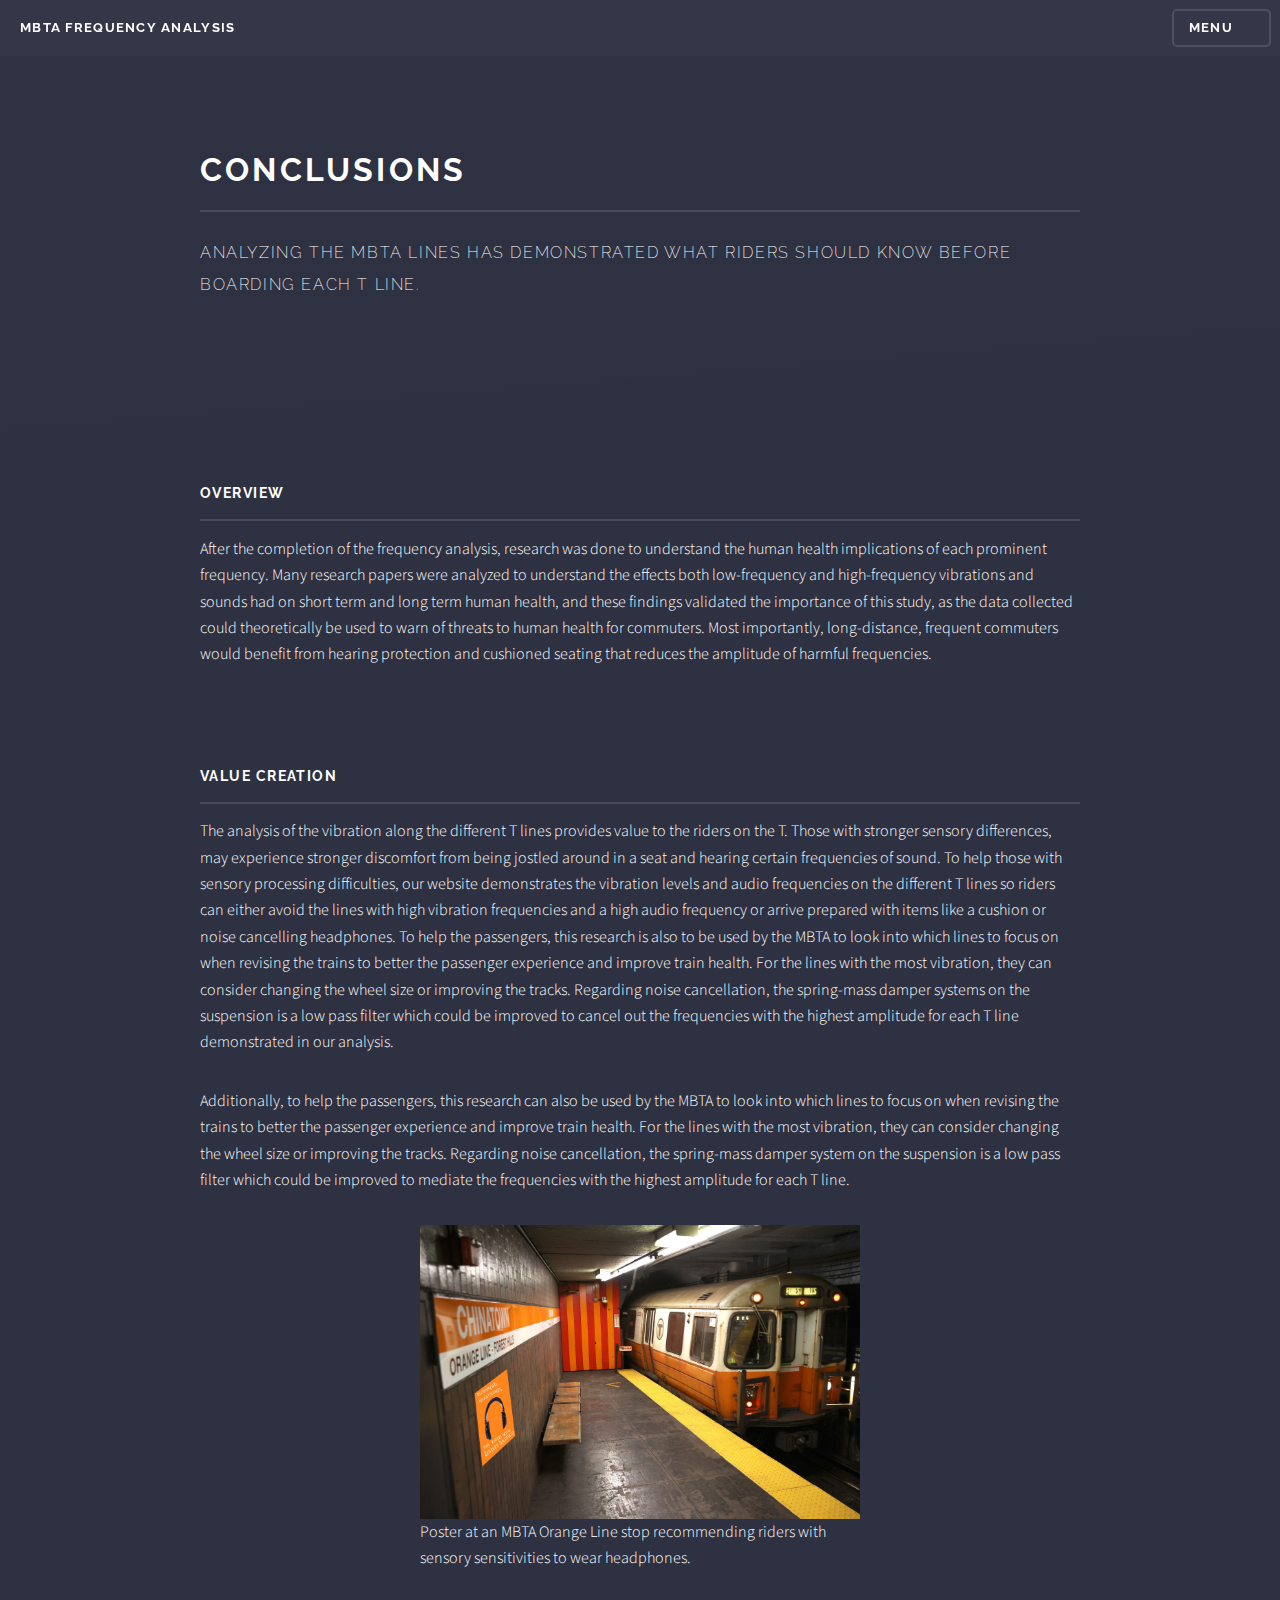
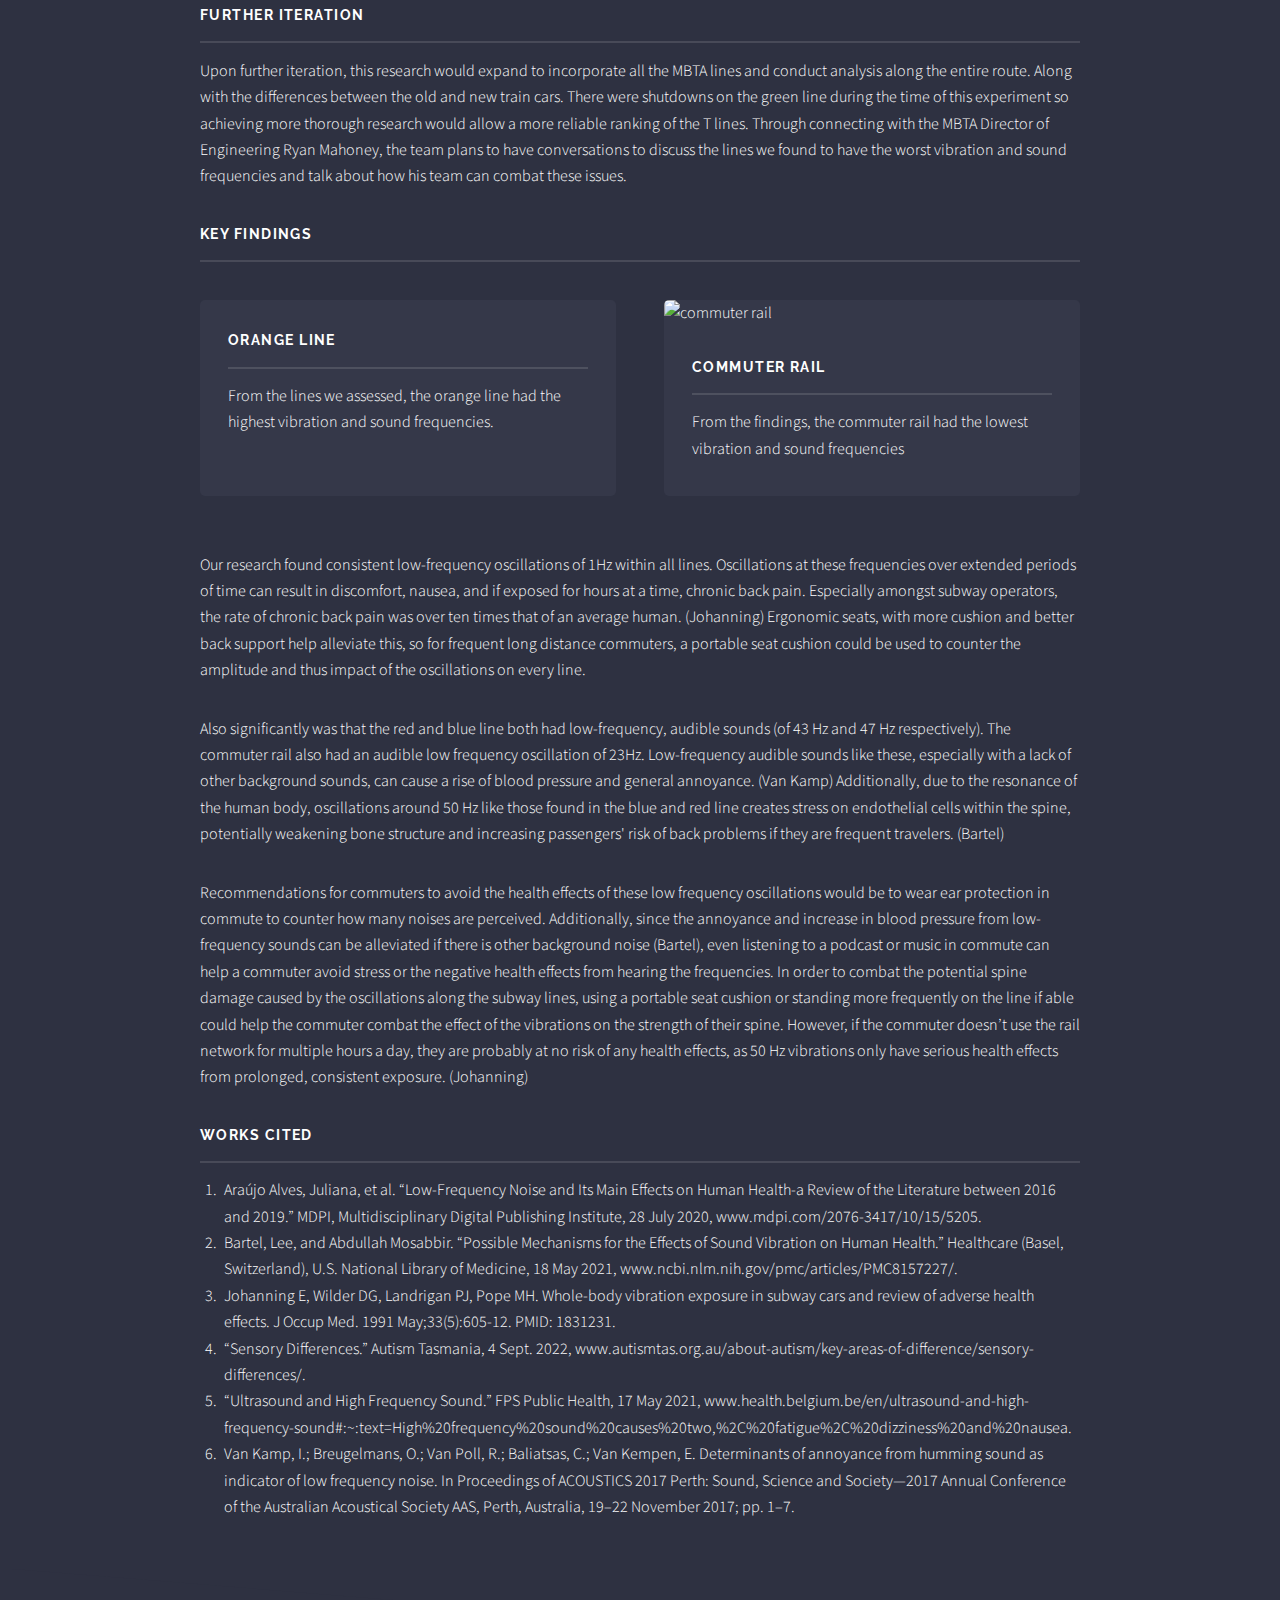
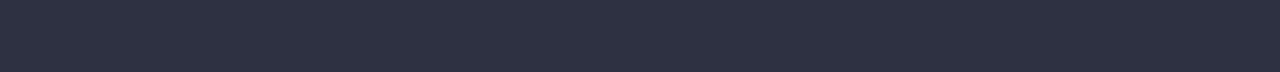
==== conclusions.html @ e0c745df "update conclusions with ike writing" ====
<!DOCTYPE html>
<!--
	Solid State by HTML5 UP
	html5up.net | @ajlkn
	Free for personal and commercial use under the CCA 3.0 license (html5up.net/license)
-->
<html>
  <head>
    <title>MBTA Frequency Analysis</title>
    <meta charset="utf-8" />
    <meta
      name="viewport"
      content="width=device-width, initial-scale=1, user-scalable=no"
    />
    <link rel="stylesheet" href="assets/css/main.css" />
    <noscript>
      <link rel="stylesheet" href="assets/css/noscript.css" />
    </noscript>
  </head>

  <body class="is-preload">
    <!-- Page Wrapper -->
    <div id="page-wrapper">
      <!-- Header -->
      <header id="header">
        <h1><a href="index.html">MBTA Frequency Analysis</a></h1>
        <nav>
          <a href="#menu">Menu</a>
        </nav>
      </header>

      <!-- Menu -->
      <nav id="menu">
        <div class="inner">
          <h2>Menu</h2>
          <ul class="links">
            <li><a href="index.html">Home</a></li>
            <li><a href="methodology.html">Methodology</a></li>
            <li><a href="results.html">Results</a></li>
            <li><a href="conclusions.html">Conclusions</a></li>
          </ul>
          <a href="#" class="close">Close</a>
        </div>
      </nav>

      <!-- Wrapper -->
      <section id="wrapper">
        <header>
          <div class="inner">
            <h2>Conclusions</h2>
            <p>
              Analyzing the MBTA lines has demonstrated what riders should know
              before boarding each T line.
            </p>
          </div>
        </header>

        <!-- Content -->
        <div class="wrapper">
          <div class="inner">
            <h3 class="major">Overview</h3>
            <p>
              After the completion of the frequency analysis, research was done
              to understand the human health implications of each prominent
              frequency. Many research papers were analyzed to understand the
              effects both low-frequency and high-frequency vibrations and
              sounds had on short term and long term human health, and these
              findings validated the importance of this study, as the data
              collected could theoretically be used to warn of threats to human
              health for commuters. Most importantly, long-distance, frequent
              commuters would benefit from hearing protection and cushioned
              seating that reduces the amplitude of harmful frequencies.
            </p>
          </div>
          <div class="inner">
            <h3 class="major">Value Creation</h3>
            <p>
              The analysis of the vibration along the different T lines provides
              value to the riders on the T. Those with stronger sensory
              differences, may experience stronger discomfort from being jostled
              around in a seat and hearing certain frequencies of sound. To help
              those with sensory processing difficulties, our website
              demonstrates the vibration levels and audio frequencies on the
              different T lines so riders can either avoid the lines with high
              vibration frequencies and a high audio frequency or arrive
              prepared with items like a cushion or noise cancelling headphones.
              To help the passengers, this research is also to be used by the
              MBTA to look into which lines to focus on when revising the trains
              to better the passenger experience and improve train health. For
              the lines with the most vibration, they can consider changing the
              wheel size or improving the tracks. Regarding noise cancellation,
              the spring-mass damper systems on the suspension is a low pass
              filter which could be improved to cancel out the frequencies with
              the highest amplitude for each T line demonstrated in our
              analysis.
            </p>
            <p>
              Additionally, to help the passengers, this research can also be
              used by the MBTA to look into which lines to focus on when
              revising the trains to better the passenger experience and improve
              train health. For the lines with the most vibration, they can
              consider changing the wheel size or improving the tracks.
              Regarding noise cancellation, the spring-mass damper system on the
              suspension is a low pass filter which could be improved to mediate
              the frequencies with the highest amplitude for each T line.
            </p>
            <img src="images/orangeLineposter.jpg" width="50%" class="center" />
            <figcaption width="50%" class="center">
              Poster at an MBTA Orange Line stop recommending riders with
              sensory sensitivities to wear headphones.
            </figcaption>
            <!-- <h3 class="major">Proof of Concept</h3>
					<p>
						This concept of taking the data of the MBTA frequencies. The MBTA could record this data along the T lines for 
						By running this experiment monthly, the engineers on the T could use the data 
					</p> -->
            <p></p>
            <h3 class="major">Further Iteration</h3>
            <p>
              Upon further iteration, this research would expand to incorporate
              all the MBTA lines and conduct analysis along the entire route.
              Along with the differences between the old and new train cars.
              There were shutdowns on the green line during the time of this
              experiment so achieving more thorough research would allow a more
              reliable ranking of the T lines. Through connecting with the MBTA
              Director of Engineering Ryan Mahoney, the team plans to have
              conversations to discuss the lines we found to have the worst
              vibration and sound frequencies and talk about how his team can
              combat these issues.
              <!-- With those in the human centered design department his website can be a landing page for riders before taking the T, when speaking with students who experience discomfort from high sensory environments. -->
            </p>

            <h3 class="major">Key Findings</h3>

            <section class="features">
              <article>
                <a href="#" class="image"
                  ><img
                    src="https://www.maldenblueandgold.com/wp-content/uploads/2016/10/Orange-Line-1.jpg"
                    alt=""
                /></a>
                <h3 class="major">Orange Line</h3>
                <p>
                  From the lines we assessed, the orange line had the highest
                  vibration and sound frequencies.
                </p>
              </article>
              <article>
                <a href="#" class="image"
                  ><img
                    src="https://images.squarespace-cdn.com/content/v1/57757a3cff7c50f318d8aae0/1467384569789-BWTEKD93N8VQ2AKV0GXM/train+set-kingston_3.jpg?format=1500w"
                    alt="commuter rail"
                /></a>
                <h3 class="major">Commuter Rail</h3>
                <p>
                  From the findings, the commuter rail had the lowest vibration
                  and sound frequencies
                </p>
              </article>
            </section>
            <p></p>
            <p>
              Our research found consistent low-frequency oscillations of 1Hz
              within all lines. Oscillations at these frequencies over extended
              periods of time can result in discomfort, nausea, and if exposed
              for hours at a time, chronic back pain. Especially amongst subway
              operators, the rate of chronic back pain was over ten times that
              of an average human. (Johanning) Ergonomic seats, with more
              cushion and better back support help alleviate this, so for
              frequent long distance commuters, a portable seat cushion could be
              used to counter the amplitude and thus impact of the oscillations
              on every line.
            </p>
            <p>
              Also significantly was that the red and blue line both had
              low-frequency, audible sounds (of 43 Hz and 47 Hz respectively).
              The commuter rail also had an audible low frequency oscillation of
              23Hz. Low-frequency audible sounds like these, especially with a
              lack of other background sounds, can cause a rise of blood
              pressure and general annoyance. (Van Kamp) Additionally, due to
              the resonance of the human body, oscillations around 50 Hz like
              those found in the blue and red line creates stress on endothelial
              cells within the spine, potentially weakening bone structure and
              increasing passengers' risk of back problems if they are frequent
              travelers. (Bartel)
            </p>
            <p>
              Recommendations for commuters to avoid the health effects of these
              low frequency oscillations would be to wear ear protection in
              commute to counter how many noises are perceived. Additionally,
              since the annoyance and increase in blood pressure from
              low-frequency sounds can be alleviated if there is other
              background noise (Bartel), even listening to a podcast or music in
              commute can help a commuter avoid stress or the negative health
              effects from hearing the frequencies. In order to combat the
              potential spine damage caused by the oscillations along the subway
              lines, using a portable seat cushion or standing more frequently
              on the line if able could help the commuter combat the effect of
              the vibrations on the strength of their spine. However, if the
              commuter doesn’t use the rail network for multiple hours a day,
              they are probably at no risk of any health effects, as 50 Hz
              vibrations only have serious health effects from prolonged,
              consistent exposure. (Johanning)
            </p>

            <h3 class="major">Works Cited</h3>
            <ol>
              <li>
                <cite
                  >Araújo Alves, Juliana, et al. “Low-Frequency Noise and Its
                  Main Effects on Human Health-a Review of the Literature
                  between 2016 and 2019.” MDPI, Multidisciplinary Digital
                  Publishing Institute, 28 July 2020,
                  www.mdpi.com/2076-3417/10/15/5205.
                </cite>
              </li>

              <li>
                <cite
                  >Bartel, Lee, and Abdullah Mosabbir. “Possible Mechanisms for
                  the Effects of Sound Vibration on Human Health.” Healthcare
                  (Basel, Switzerland), U.S. National Library of Medicine, 18
                  May 2021, www.ncbi.nlm.nih.gov/pmc/articles/PMC8157227/.
                </cite>
              </li>
              <li>
                <cite
                  >Johanning E, Wilder DG, Landrigan PJ, Pope MH. Whole-body
                  vibration exposure in subway cars and review of adverse health
                  effects. J Occup Med. 1991 May;33(5):605-12. PMID:
                  1831231.</cite
                >
              </li>
              <li>
                <cite
                  >“Sensory Differences.” Autism Tasmania, 4 Sept. 2022,
                  www.autismtas.org.au/about-autism/key-areas-of-difference/sensory-differences/.
                </cite>
              </li>

              <li>
                <cite
                  >“Ultrasound and High Frequency Sound.” FPS Public Health, 17
                  May 2021,
                  www.health.belgium.be/en/ultrasound-and-high-frequency-sound#:~:text=High%20frequency%20sound%20causes%20two,%2C%20fatigue%2C%20dizziness%20and%20nausea.
                </cite>
              </li>
              <li>
                <cite
                  >Van Kamp, I.; Breugelmans, O.; Van Poll, R.; Baliatsas, C.;
                  Van Kempen, E. Determinants of annoyance from humming sound as
                  indicator of low frequency noise. In Proceedings of ACOUSTICS
                  2017 Perth: Sound, Science and Society—2017 Annual Conference
                  of the Australian Acoustical Society AAS, Perth, Australia,
                  19–22 November 2017; pp. 1–7.</cite
                >
              </li>
            </ol>
          </div>
        </div>
      </section>
    </div>

    <!-- Scripts -->
    <script src="assets/js/jquery.min.js"></script>
    <script src="assets/js/jquery.scrollex.min.js"></script>
    <script src="assets/js/browser.min.js"></script>
    <script src="assets/js/breakpoints.min.js"></script>
    <script src="assets/js/util.js"></script>
    <script src="assets/js/main.js"></script>
  </body>
</html>
---- assets/css/main.css ----
@import url(fontawesome-all.min.css);
@import url("https://fonts.googleapis.com/css?family=Raleway:200,700|Source+Sans+Pro:300,600,300italic,600italic");

/*
	Solid State by HTML5 UP
	html5up.net | @ajlkn
	Free for personal and commercial use under the CCA 3.0 license (html5up.net/license)
*/

html,
body,
div,
span,
applet,
object,
iframe,
h1,
h2,
h3,
h4,
h5,
h6,
p,
blockquote,
pre,
a,
abbr,
acronym,
address,
big,
cite,
code,
del,
dfn,
em,
img,
ins,
kbd,
q,
s,
samp,
small,
strike,
strong,
sub,
sup,
tt,
var,
b,
u,
i,
center,
dl,
dt,
dd,
ol,
ul,
li,
fieldset,
form,
label,
legend,
table,
caption,
tbody,
tfoot,
thead,
tr,
th,
td,
article,
aside,
canvas,
details,
embed,
figure,
figcaption,
footer,
header,
hgroup,
menu,
nav,
output,
ruby,
section,
summary,
time,
mark,
audio,
video {
	margin: 0;
	padding: 0;
	border: 0;
	font-size: 100%;
	font: inherit;
	vertical-align: baseline;
}

article,
aside,
details,
figcaption,
figure,
footer,
header,
hgroup,
menu,
nav,
section {
	display: block;
}

body {
	line-height: 1;
}

ol,
ul {
	list-style: none;
}

blockquote,
q {
	quotes: none;
}

blockquote:before,
blockquote:after,
q:before,
q:after {
	content: '';
	content: none;
}

table {
	border-collapse: collapse;
	border-spacing: 0;
}

body {
	-webkit-text-size-adjust: none;
}

mark {
	background-color: transparent;
	color: inherit;
}

input::-moz-focus-inner {
	border: 0;
	padding: 0;
}

input,
select,
textarea {
	-moz-appearance: none;
	-webkit-appearance: none;
	-ms-appearance: none;
	appearance: none;
}

/* Basic */

@-ms-viewport {
	width: device-width;
}

body {
	-ms-overflow-style: scrollbar;
}

@media screen and (max-width: 480px) {

	html,
	body {
		min-width: 320px;
	}

}

html {
	box-sizing: border-box;
}

*,
*:before,
*:after {
	box-sizing: inherit;
}

body {
	background-color: #2e3141;
	background-image: linear-gradient(to top, rgba(46, 49, 65, 0.8), rgba(46, 49, 65, 0.8)), url("../../images/header.jpg");
	background-size: auto,
		cover;
	background-attachment: fixed,
		fixed;
	background-position: center,
		center;
}

body.is-preload *,
body.is-preload *:before,
body.is-preload *:after {
	-moz-animation: none !important;
	-webkit-animation: none !important;
	-ms-animation: none !important;
	animation: none !important;
	-moz-transition: none !important;
	-webkit-transition: none !important;
	-ms-transition: none !important;
	transition: none !important;
}

/* Type */

body,
input,
select,
textarea {
	color: #ffffff;
	font-family: "Source Sans Pro", Helvetica, sans-serif;
	font-size: 16.5pt;
	font-weight: 300;
	line-height: 1.65;
}

@media screen and (max-width: 1680px) {

	body,
	input,
	select,
	textarea {
		font-size: 13pt;
	}

}

@media screen and (max-width: 1280px) {

	body,
	input,
	select,
	textarea {
		font-size: 12pt;
	}

}

@media screen and (max-width: 980px) {

	body,
	input,
	select,
	textarea {
		font-size: 12pt;
	}

}

@media screen and (max-width: 736px) {

	body,
	input,
	select,
	textarea {
		font-size: 12pt;
	}

}

@media screen and (max-width: 480px) {

	body,
	input,
	select,
	textarea {
		font-size: 12pt;
	}

}

a {
	-moz-transition: color 0.2s ease-in-out, border-bottom-color 0.2s ease-in-out;
	-webkit-transition: color 0.2s ease-in-out, border-bottom-color 0.2s ease-in-out;
	-ms-transition: color 0.2s ease-in-out, border-bottom-color 0.2s ease-in-out;
	transition: color 0.2s ease-in-out, border-bottom-color 0.2s ease-in-out;
	border-bottom: dotted 1px rgba(255, 255, 255, 0.35);
	color: #ffffff;
	text-decoration: none;
}

a:hover {
	border-bottom-color: transparent;
	color: #ffffff !important;
}

a.special:not(.button) {
	text-decoration: none;
	border-bottom: 0;
	display: block;
	font-family: Raleway, Helvetica, sans-serif;
	font-size: 0.8em;
	font-weight: 700;
	letter-spacing: 0.1em;
	margin: 0 0 2em 0;
	text-transform: uppercase;
}

a.special:not(.button):before {
	-moz-osx-font-smoothing: grayscale;
	-webkit-font-smoothing: antialiased;
	display: inline-block;
	font-style: normal;
	font-variant: normal;
	text-rendering: auto;
	line-height: 1;
	text-transform: none !important;
	font-family: 'Font Awesome 5 Free';
	font-weight: 900;
}

a.special:not(.button):before {
	-moz-transition: background-color 0.2s ease-in-out;
	-webkit-transition: background-color 0.2s ease-in-out;
	-ms-transition: background-color 0.2s ease-in-out;
	transition: background-color 0.2s ease-in-out;
	border-radius: 100%;
	border: solid 2px rgba(255, 255, 255, 0.125);
	content: '\f105';
	display: inline-block;
	font-size: 1.25em;
	height: 2em;
	line-height: 1.75em;
	margin-right: 0.85em;
	text-align: center;
	text-indent: 0.15em;
	vertical-align: middle;
	width: 2em;
}

a.special:not(.button):hover:before {
	background-color: rgba(255, 255, 255, 0.025);
}

a.special:not(.button):active:before {
	background-color: rgba(255, 255, 255, 0.075);
}

strong,
b {
	color: #ffffff;
	font-weight: 600;
}

em,
i {
	font-style: italic;
}

p {
	margin: 0 0 2em 0;
}

h1,
h2,
h3,
h4,
h5,
h6 {
	color: #ffffff;
	font-family: Raleway, Helvetica, sans-serif;
	font-weight: 700;
	letter-spacing: 0.1em;
	margin: 0 0 1em 0;
	text-transform: uppercase;
}

h1 a,
h2 a,
h3 a,
h4 a,
h5 a,
h6 a {
	color: inherit;
	text-decoration: none;
	border-bottom: 0;
}

h1 span,
h2 span,
h3 span,
h4 span,
h5 span,
h6 span {
	font-weight: 200;
}

h1.major,
h2.major,
h3.major,
h4.major,
h5.major,
h6.major {
	padding-bottom: 1em;
	border-bottom: solid 2px rgba(255, 255, 255, 0.125);
}

h2 {
	font-size: 1.2em;
}

h3 {
	font-size: 0.9em;
}

h4 {
	font-size: 0.7em;
}

h5 {
	font-size: 0.7em;
}

h6 {
	font-size: 0.7em;
}

@media screen and (max-width: 736px) {

	h2 {
		font-size: 1em;
	}

	h3 {
		font-size: 0.8em;
	}

}

sub {
	font-size: 0.8em;
	position: relative;
	top: 0.5em;
}

sup {
	font-size: 0.8em;
	position: relative;
	top: -0.5em;
}

blockquote {
	border-left: solid 4px rgba(255, 255, 255, 0.125);
	font-style: italic;
	margin: 0 0 2em 0;
	padding: 0.5em 0 0.5em 2em;
}

code {
	background: rgba(255, 255, 255, 0.025);
	border-radius: 5px;
	border: solid 2px rgba(255, 255, 255, 0.125);
	font-family: "Courier New", monospace;
	font-size: 0.9em;
	margin: 0 0.25em;
	padding: 0.25em 0.65em;
}

pre {
	-webkit-overflow-scrolling: touch;
	font-family: "Courier New", monospace;
	font-size: 0.9em;
	margin: 0 0 2em 0;
}

pre code {
	display: block;
	line-height: 1.75em;
	padding: 1em 1.5em;
	overflow-x: auto;
}

hr {
	border: 0;
	border-bottom: solid 2px rgba(255, 255, 255, 0.125);
	margin: 2.5em 0;
}

hr.major {
	margin: 4em 0;
}

.align-left {
	text-align: left;
}

.align-center {
	text-align: center;
}

.align-right {
	text-align: right;
}

/* Row */

.row {
	display: flex;
	flex-wrap: wrap;
	box-sizing: border-box;
	align-items: stretch;
}

.row>* {
	box-sizing: border-box;
}

.row.gtr-uniform>*> :last-child {
	margin-bottom: 0;
}

.row.aln-left {
	justify-content: flex-start;
}

.row.aln-center {
	justify-content: center;
}

.row.aln-right {
	justify-content: flex-end;
}

.row.aln-top {
	align-items: flex-start;
}

.row.aln-middle {
	align-items: center;
}

.row.aln-bottom {
	align-items: flex-end;
}

.row>.imp {
	order: -1;
}

.row>.col-1 {
	width: 8.33333%;
}

.row>.off-1 {
	margin-left: 8.33333%;
}

.row>.col-2 {
	width: 16.66667%;
}

.row>.off-2 {
	margin-left: 16.66667%;
}

.row>.col-3 {
	width: 25%;
}

.row>.off-3 {
	margin-left: 25%;
}

.row>.col-4 {
	width: 33.33333%;
}

.row>.off-4 {
	margin-left: 33.33333%;
}

.row>.col-5 {
	width: 41.66667%;
}

.row>.off-5 {
	margin-left: 41.66667%;
}

.row>.col-6 {
	width: 50%;
}

.row>.off-6 {
	margin-left: 50%;
}

.row>.col-7 {
	width: 58.33333%;
}

.row>.off-7 {
	margin-left: 58.33333%;
}

.row>.col-8 {
	width: 66.66667%;
}

.row>.off-8 {
	margin-left: 66.66667%;
}

.row>.col-9 {
	width: 75%;
}

.row>.off-9 {
	margin-left: 75%;
}

.row>.col-10 {
	width: 83.33333%;
}

.row>.off-10 {
	margin-left: 83.33333%;
}

.row>.col-11 {
	width: 91.66667%;
}

.row>.off-11 {
	margin-left: 91.66667%;
}

.row>.col-12 {
	width: 100%;
}

.row>.off-12 {
	margin-left: 100%;
}

.row.gtr-0 {
	margin-top: 0;
	margin-left: 0em;
}

.row.gtr-0>* {
	padding: 0 0 0 0em;
}

.row.gtr-0.gtr-uniform {
	margin-top: 0em;
}

.row.gtr-0.gtr-uniform>* {
	padding-top: 0em;
}

.row.gtr-25 {
	margin-top: 0;
	margin-left: -0.4375em;
}

.row.gtr-25>* {
	padding: 0 0 0 0.4375em;
}

.row.gtr-25.gtr-uniform {
	margin-top: -0.4375em;
}

.row.gtr-25.gtr-uniform>* {
	padding-top: 0.4375em;
}

.row.gtr-50 {
	margin-top: 0;
	margin-left: -0.875em;
}

.row.gtr-50>* {
	padding: 0 0 0 0.875em;
}

.row.gtr-50.gtr-uniform {
	margin-top: -0.875em;
}

.row.gtr-50.gtr-uniform>* {
	padding-top: 0.875em;
}

.row {
	margin-top: 0;
	margin-left: -1.75em;
}

.row>* {
	padding: 0 0 0 1.75em;
}

.row.gtr-uniform {
	margin-top: -1.75em;
}

.row.gtr-uniform>* {
	padding-top: 1.75em;
}

.row.gtr-150 {
	margin-top: 0;
	margin-left: -2.625em;
}

.row.gtr-150>* {
	padding: 0 0 0 2.625em;
}

.row.gtr-150.gtr-uniform {
	margin-top: -2.625em;
}

.row.gtr-150.gtr-uniform>* {
	padding-top: 2.625em;
}

.row.gtr-200 {
	margin-top: 0;
	margin-left: -3.5em;
}

.row.gtr-200>* {
	padding: 0 0 0 3.5em;
}

.row.gtr-200.gtr-uniform {
	margin-top: -3.5em;
}

.row.gtr-200.gtr-uniform>* {
	padding-top: 3.5em;
}

@media screen and (max-width: 1680px) {

	.row {
		display: flex;
		flex-wrap: wrap;
		box-sizing: border-box;
		align-items: stretch;
	}

	.row>* {
		box-sizing: border-box;
	}

	.row.gtr-uniform>*> :last-child {
		margin-bottom: 0;
	}

	.row.aln-left {
		justify-content: flex-start;
	}

	.row.aln-center {
		justify-content: center;
	}

	.row.aln-right {
		justify-content: flex-end;
	}

	.row.aln-top {
		align-items: flex-start;
	}

	.row.aln-middle {
		align-items: center;
	}

	.row.aln-bottom {
		align-items: flex-end;
	}

	.row>.imp-xlarge {
		order: -1;
	}

	.row>.col-1-xlarge {
		width: 8.33333%;
	}

	.row>.off-1-xlarge {
		margin-left: 8.33333%;
	}

	.row>.col-2-xlarge {
		width: 16.66667%;
	}

	.row>.off-2-xlarge {
		margin-left: 16.66667%;
	}

	.row>.col-3-xlarge {
		width: 25%;
	}

	.row>.off-3-xlarge {
		margin-left: 25%;
	}

	.row>.col-4-xlarge {
		width: 33.33333%;
	}

	.row>.off-4-xlarge {
		margin-left: 33.33333%;
	}

	.row>.col-5-xlarge {
		width: 41.66667%;
	}

	.row>.off-5-xlarge {
		margin-left: 41.66667%;
	}

	.row>.col-6-xlarge {
		width: 50%;
	}

	.row>.off-6-xlarge {
		margin-left: 50%;
	}

	.row>.col-7-xlarge {
		width: 58.33333%;
	}

	.row>.off-7-xlarge {
		margin-left: 58.33333%;
	}

	.row>.col-8-xlarge {
		width: 66.66667%;
	}

	.row>.off-8-xlarge {
		margin-left: 66.66667%;
	}

	.row>.col-9-xlarge {
		width: 75%;
	}

	.row>.off-9-xlarge {
		margin-left: 75%;
	}

	.row>.col-10-xlarge {
		width: 83.33333%;
	}

	.row>.off-10-xlarge {
		margin-left: 83.33333%;
	}

	.row>.col-11-xlarge {
		width: 91.66667%;
	}

	.row>.off-11-xlarge {
		margin-left: 91.66667%;
	}

	.row>.col-12-xlarge {
		width: 100%;
	}

	.row>.off-12-xlarge {
		margin-left: 100%;
	}

	.row.gtr-0 {
		margin-top: 0;
		margin-left: 0em;
	}

	.row.gtr-0>* {
		padding: 0 0 0 0em;
	}

	.row.gtr-0.gtr-uniform {
		margin-top: 0em;
	}

	.row.gtr-0.gtr-uniform>* {
		padding-top: 0em;
	}

	.row.gtr-25 {
		margin-top: 0;
		margin-left: -0.4375em;
	}

	.row.gtr-25>* {
		padding: 0 0 0 0.4375em;
	}

	.row.gtr-25.gtr-uniform {
		margin-top: -0.4375em;
	}

	.row.gtr-25.gtr-uniform>* {
		padding-top: 0.4375em;
	}

	.row.gtr-50 {
		margin-top: 0;
		margin-left: -0.875em;
	}

	.row.gtr-50>* {
		padding: 0 0 0 0.875em;
	}

	.row.gtr-50.gtr-uniform {
		margin-top: -0.875em;
	}

	.row.gtr-50.gtr-uniform>* {
		padding-top: 0.875em;
	}

	.row {
		margin-top: 0;
		margin-left: -1.75em;
	}

	.row>* {
		padding: 0 0 0 1.75em;
	}

	.row.gtr-uniform {
		margin-top: -1.75em;
	}

	.row.gtr-uniform>* {
		padding-top: 1.75em;
	}

	.row.gtr-150 {
		margin-top: 0;
		margin-left: -2.625em;
	}

	.row.gtr-150>* {
		padding: 0 0 0 2.625em;
	}

	.row.gtr-150.gtr-uniform {
		margin-top: -2.625em;
	}

	.row.gtr-150.gtr-uniform>* {
		padding-top: 2.625em;
	}

	.row.gtr-200 {
		margin-top: 0;
		margin-left: -3.5em;
	}

	.row.gtr-200>* {
		padding: 0 0 0 3.5em;
	}

	.row.gtr-200.gtr-uniform {
		margin-top: -3.5em;
	}

	.row.gtr-200.gtr-uniform>* {
		padding-top: 3.5em;
	}

}

@media screen and (max-width: 1280px) {

	.row {
		display: flex;
		flex-wrap: wrap;
		box-sizing: border-box;
		align-items: stretch;
	}

	.row>* {
		box-sizing: border-box;
	}

	.row.gtr-uniform>*> :last-child {
		margin-bottom: 0;
	}

	.row.aln-left {
		justify-content: flex-start;
	}

	.row.aln-center {
		justify-content: center;
	}

	.row.aln-right {
		justify-content: flex-end;
	}

	.row.aln-top {
		align-items: flex-start;
	}

	.row.aln-middle {
		align-items: center;
	}

	.row.aln-bottom {
		align-items: flex-end;
	}

	.row>.imp-large {
		order: -1;
	}

	.row>.col-1-large {
		width: 8.33333%;
	}

	.row>.off-1-large {
		margin-left: 8.33333%;
	}

	.row>.col-2-large {
		width: 16.66667%;
	}

	.row>.off-2-large {
		margin-left: 16.66667%;
	}

	.row>.col-3-large {
		width: 25%;
	}

	.row>.off-3-large {
		margin-left: 25%;
	}

	.row>.col-4-large {
		width: 33.33333%;
	}

	.row>.off-4-large {
		margin-left: 33.33333%;
	}

	.row>.col-5-large {
		width: 41.66667%;
	}

	.row>.off-5-large {
		margin-left: 41.66667%;
	}

	.row>.col-6-large {
		width: 50%;
	}

	.row>.off-6-large {
		margin-left: 50%;
	}

	.row>.col-7-large {
		width: 58.33333%;
	}

	.row>.off-7-large {
		margin-left: 58.33333%;
	}

	.row>.col-8-large {
		width: 66.66667%;
	}

	.row>.off-8-large {
		margin-left: 66.66667%;
	}

	.row>.col-9-large {
		width: 75%;
	}

	.row>.off-9-large {
		margin-left: 75%;
	}

	.row>.col-10-large {
		width: 83.33333%;
	}

	.row>.off-10-large {
		margin-left: 83.33333%;
	}

	.row>.col-11-large {
		width: 91.66667%;
	}

	.row>.off-11-large {
		margin-left: 91.66667%;
	}

	.row>.col-12-large {
		width: 100%;
	}

	.row>.off-12-large {
		margin-left: 100%;
	}

	.row.gtr-0 {
		margin-top: 0;
		margin-left: 0em;
	}

	.row.gtr-0>* {
		padding: 0 0 0 0em;
	}

	.row.gtr-0.gtr-uniform {
		margin-top: 0em;
	}

	.row.gtr-0.gtr-uniform>* {
		padding-top: 0em;
	}

	.row.gtr-25 {
		margin-top: 0;
		margin-left: -0.4375em;
	}

	.row.gtr-25>* {
		padding: 0 0 0 0.4375em;
	}

	.row.gtr-25.gtr-uniform {
		margin-top: -0.4375em;
	}

	.row.gtr-25.gtr-uniform>* {
		padding-top: 0.4375em;
	}

	.row.gtr-50 {
		margin-top: 0;
		margin-left: -0.875em;
	}

	.row.gtr-50>* {
		padding: 0 0 0 0.875em;
	}

	.row.gtr-50.gtr-uniform {
		margin-top: -0.875em;
	}

	.row.gtr-50.gtr-uniform>* {
		padding-top: 0.875em;
	}

	.row {
		margin-top: 0;
		margin-left: -1.75em;
	}

	.row>* {
		padding: 0 0 0 1.75em;
	}

	.row.gtr-uniform {
		margin-top: -1.75em;
	}

	.row.gtr-uniform>* {
		padding-top: 1.75em;
	}

	.row.gtr-150 {
		margin-top: 0;
		margin-left: -2.625em;
	}

	.row.gtr-150>* {
		padding: 0 0 0 2.625em;
	}

	.row.gtr-150.gtr-uniform {
		margin-top: -2.625em;
	}

	.row.gtr-150.gtr-uniform>* {
		padding-top: 2.625em;
	}

	.row.gtr-200 {
		margin-top: 0;
		margin-left: -3.5em;
	}

	.row.gtr-200>* {
		padding: 0 0 0 3.5em;
	}

	.row.gtr-200.gtr-uniform {
		margin-top: -3.5em;
	}

	.row.gtr-200.gtr-uniform>* {
		padding-top: 3.5em;
	}

}

@media screen and (max-width: 980px) {

	.row {
		display: flex;
		flex-wrap: wrap;
		box-sizing: border-box;
		align-items: stretch;
	}

	.row>* {
		box-sizing: border-box;
	}

	.row.gtr-uniform>*> :last-child {
		margin-bottom: 0;
	}

	.row.aln-left {
		justify-content: flex-start;
	}

	.row.aln-center {
		justify-content: center;
	}

	.row.aln-right {
		justify-content: flex-end;
	}

	.row.aln-top {
		align-items: flex-start;
	}

	.row.aln-middle {
		align-items: center;
	}

	.row.aln-bottom {
		align-items: flex-end;
	}

	.row>.imp-medium {
		order: -1;
	}

	.row>.col-1-medium {
		width: 8.33333%;
	}

	.row>.off-1-medium {
		margin-left: 8.33333%;
	}

	.row>.col-2-medium {
		width: 16.66667%;
	}

	.row>.off-2-medium {
		margin-left: 16.66667%;
	}

	.row>.col-3-medium {
		width: 25%;
	}

	.row>.off-3-medium {
		margin-left: 25%;
	}

	.row>.col-4-medium {
		width: 33.33333%;
	}

	.row>.off-4-medium {
		margin-left: 33.33333%;
	}

	.row>.col-5-medium {
		width: 41.66667%;
	}

	.row>.off-5-medium {
		margin-left: 41.66667%;
	}

	.row>.col-6-medium {
		width: 50%;
	}

	.row>.off-6-medium {
		margin-left: 50%;
	}

	.row>.col-7-medium {
		width: 58.33333%;
	}

	.row>.off-7-medium {
		margin-left: 58.33333%;
	}

	.row>.col-8-medium {
		width: 66.66667%;
	}

	.row>.off-8-medium {
		margin-left: 66.66667%;
	}

	.row>.col-9-medium {
		width: 75%;
	}

	.row>.off-9-medium {
		margin-left: 75%;
	}

	.row>.col-10-medium {
		width: 83.33333%;
	}

	.row>.off-10-medium {
		margin-left: 83.33333%;
	}

	.row>.col-11-medium {
		width: 91.66667%;
	}

	.row>.off-11-medium {
		margin-left: 91.66667%;
	}

	.row>.col-12-medium {
		width: 100%;
	}

	.row>.off-12-medium {
		margin-left: 100%;
	}

	.row.gtr-0 {
		margin-top: 0;
		margin-left: 0em;
	}

	.row.gtr-0>* {
		padding: 0 0 0 0em;
	}

	.row.gtr-0.gtr-uniform {
		margin-top: 0em;
	}

	.row.gtr-0.gtr-uniform>* {
		padding-top: 0em;
	}

	.row.gtr-25 {
		margin-top: 0;
		margin-left: -0.4375em;
	}

	.row.gtr-25>* {
		padding: 0 0 0 0.4375em;
	}

	.row.gtr-25.gtr-uniform {
		margin-top: -0.4375em;
	}

	.row.gtr-25.gtr-uniform>* {
		padding-top: 0.4375em;
	}

	.row.gtr-50 {
		margin-top: 0;
		margin-left: -0.875em;
	}

	.row.gtr-50>* {
		padding: 0 0 0 0.875em;
	}

	.row.gtr-50.gtr-uniform {
		margin-top: -0.875em;
	}

	.row.gtr-50.gtr-uniform>* {
		padding-top: 0.875em;
	}

	.row {
		margin-top: 0;
		margin-left: -1.75em;
	}

	.row>* {
		padding: 0 0 0 1.75em;
	}

	.row.gtr-uniform {
		margin-top: -1.75em;
	}

	.row.gtr-uniform>* {
		padding-top: 1.75em;
	}

	.row.gtr-150 {
		margin-top: 0;
		margin-left: -2.625em;
	}

	.row.gtr-150>* {
		padding: 0 0 0 2.625em;
	}

	.row.gtr-150.gtr-uniform {
		margin-top: -2.625em;
	}

	.row.gtr-150.gtr-uniform>* {
		padding-top: 2.625em;
	}

	.row.gtr-200 {
		margin-top: 0;
		margin-left: -3.5em;
	}

	.row.gtr-200>* {
		padding: 0 0 0 3.5em;
	}

	.row.gtr-200.gtr-uniform {
		margin-top: -3.5em;
	}

	.row.gtr-200.gtr-uniform>* {
		padding-top: 3.5em;
	}

}

@media screen and (max-width: 736px) {

	.row {
		display: flex;
		flex-wrap: wrap;
		box-sizing: border-box;
		align-items: stretch;
	}

	.row>* {
		box-sizing: border-box;
	}

	.row.gtr-uniform>*> :last-child {
		margin-bottom: 0;
	}

	.row.aln-left {
		justify-content: flex-start;
	}

	.row.aln-center {
		justify-content: center;
	}

	.row.aln-right {
		justify-content: flex-end;
	}

	.row.aln-top {
		align-items: flex-start;
	}

	.row.aln-middle {
		align-items: center;
	}

	.row.aln-bottom {
		align-items: flex-end;
	}

	.row>.imp-small {
		order: -1;
	}

	.row>.col-1-small {
		width: 8.33333%;
	}

	.row>.off-1-small {
		margin-left: 8.33333%;
	}

	.row>.col-2-small {
		width: 16.66667%;
	}

	.row>.off-2-small {
		margin-left: 16.66667%;
	}

	.row>.col-3-small {
		width: 25%;
	}

	.row>.off-3-small {
		margin-left: 25%;
	}

	.row>.col-4-small {
		width: 33.33333%;
	}

	.row>.off-4-small {
		margin-left: 33.33333%;
	}

	.row>.col-5-small {
		width: 41.66667%;
	}

	.row>.off-5-small {
		margin-left: 41.66667%;
	}

	.row>.col-6-small {
		width: 50%;
	}

	.row>.off-6-small {
		margin-left: 50%;
	}

	.row>.col-7-small {
		width: 58.33333%;
	}

	.row>.off-7-small {
		margin-left: 58.33333%;
	}

	.row>.col-8-small {
		width: 66.66667%;
	}

	.row>.off-8-small {
		margin-left: 66.66667%;
	}

	.row>.col-9-small {
		width: 75%;
	}

	.row>.off-9-small {
		margin-left: 75%;
	}

	.row>.col-10-small {
		width: 83.33333%;
	}

	.row>.off-10-small {
		margin-left: 83.33333%;
	}

	.row>.col-11-small {
		width: 91.66667%;
	}

	.row>.off-11-small {
		margin-left: 91.66667%;
	}

	.row>.col-12-small {
		width: 100%;
	}

	.row>.off-12-small {
		margin-left: 100%;
	}

	.row.gtr-0 {
		margin-top: 0;
		margin-left: 0em;
	}

	.row.gtr-0>* {
		padding: 0 0 0 0em;
	}

	.row.gtr-0.gtr-uniform {
		margin-top: 0em;
	}

	.row.gtr-0.gtr-uniform>* {
		padding-top: 0em;
	}

	.row.gtr-25 {
		margin-top: 0;
		margin-left: -0.3125em;
	}

	.row.gtr-25>* {
		padding: 0 0 0 0.3125em;
	}

	.row.gtr-25.gtr-uniform {
		margin-top: -0.3125em;
	}

	.row.gtr-25.gtr-uniform>* {
		padding-top: 0.3125em;
	}

	.row.gtr-50 {
		margin-top: 0;
		margin-left: -0.625em;
	}

	.row.gtr-50>* {
		padding: 0 0 0 0.625em;
	}

	.row.gtr-50.gtr-uniform {
		margin-top: -0.625em;
	}

	.row.gtr-50.gtr-uniform>* {
		padding-top: 0.625em;
	}

	.row {
		margin-top: 0;
		margin-left: -1.25em;
	}

	.row>* {
		padding: 0 0 0 1.25em;
	}

	.row.gtr-uniform {
		margin-top: -1.25em;
	}

	.row.gtr-uniform>* {
		padding-top: 1.25em;
	}

	.row.gtr-150 {
		margin-top: 0;
		margin-left: -1.875em;
	}

	.row.gtr-150>* {
		padding: 0 0 0 1.875em;
	}

	.row.gtr-150.gtr-uniform {
		margin-top: -1.875em;
	}

	.row.gtr-150.gtr-uniform>* {
		padding-top: 1.875em;
	}

	.row.gtr-200 {
		margin-top: 0;
		margin-left: -2.5em;
	}

	.row.gtr-200>* {
		padding: 0 0 0 2.5em;
	}

	.row.gtr-200.gtr-uniform {
		margin-top: -2.5em;
	}

	.row.gtr-200.gtr-uniform>* {
		padding-top: 2.5em;
	}

}

@media screen and (max-width: 480px) {

	.row {
		display: flex;
		flex-wrap: wrap;
		box-sizing: border-box;
		align-items: stretch;
	}

	.row>* {
		box-sizing: border-box;
	}

	.row.gtr-uniform>*> :last-child {
		margin-bottom: 0;
	}

	.row.aln-left {
		justify-content: flex-start;
	}

	.row.aln-center {
		justify-content: center;
	}

	.row.aln-right {
		justify-content: flex-end;
	}

	.row.aln-top {
		align-items: flex-start;
	}

	.row.aln-middle {
		align-items: center;
	}

	.row.aln-bottom {
		align-items: flex-end;
	}

	.row>.imp-xsmall {
		order: -1;
	}

	.row>.col-1-xsmall {
		width: 8.33333%;
	}

	.row>.off-1-xsmall {
		margin-left: 8.33333%;
	}

	.row>.col-2-xsmall {
		width: 16.66667%;
	}

	.row>.off-2-xsmall {
		margin-left: 16.66667%;
	}

	.row>.col-3-xsmall {
		width: 25%;
	}

	.row>.off-3-xsmall {
		margin-left: 25%;
	}

	.row>.col-4-xsmall {
		width: 33.33333%;
	}

	.row>.off-4-xsmall {
		margin-left: 33.33333%;
	}

	.row>.col-5-xsmall {
		width: 41.66667%;
	}

	.row>.off-5-xsmall {
		margin-left: 41.66667%;
	}

	.row>.col-6-xsmall {
		width: 50%;
	}

	.row>.off-6-xsmall {
		margin-left: 50%;
	}

	.row>.col-7-xsmall {
		width: 58.33333%;
	}

	.row>.off-7-xsmall {
		margin-left: 58.33333%;
	}

	.row>.col-8-xsmall {
		width: 66.66667%;
	}

	.row>.off-8-xsmall {
		margin-left: 66.66667%;
	}

	.row>.col-9-xsmall {
		width: 75%;
	}

	.row>.off-9-xsmall {
		margin-left: 75%;
	}

	.row>.col-10-xsmall {
		width: 83.33333%;
	}

	.row>.off-10-xsmall {
		margin-left: 83.33333%;
	}

	.row>.col-11-xsmall {
		width: 91.66667%;
	}

	.row>.off-11-xsmall {
		margin-left: 91.66667%;
	}

	.row>.col-12-xsmall {
		width: 100%;
	}

	.row>.off-12-xsmall {
		margin-left: 100%;
	}

	.row.gtr-0 {
		margin-top: 0;
		margin-left: 0em;
	}

	.row.gtr-0>* {
		padding: 0 0 0 0em;
	}

	.row.gtr-0.gtr-uniform {
		margin-top: 0em;
	}

	.row.gtr-0.gtr-uniform>* {
		padding-top: 0em;
	}

	.row.gtr-25 {
		margin-top: 0;
		margin-left: -0.3125em;
	}

	.row.gtr-25>* {
		padding: 0 0 0 0.3125em;
	}

	.row.gtr-25.gtr-uniform {
		margin-top: -0.3125em;
	}

	.row.gtr-25.gtr-uniform>* {
		padding-top: 0.3125em;
	}

	.row.gtr-50 {
		margin-top: 0;
		margin-left: -0.625em;
	}

	.row.gtr-50>* {
		padding: 0 0 0 0.625em;
	}

	.row.gtr-50.gtr-uniform {
		margin-top: -0.625em;
	}

	.row.gtr-50.gtr-uniform>* {
		padding-top: 0.625em;
	}

	.row {
		margin-top: 0;
		margin-left: -1.25em;
	}

	.row>* {
		padding: 0 0 0 1.25em;
	}

	.row.gtr-uniform {
		margin-top: -1.25em;
	}

	.row.gtr-uniform>* {
		padding-top: 1.25em;
	}

	.row.gtr-150 {
		margin-top: 0;
		margin-left: -1.875em;
	}

	.row.gtr-150>* {
		padding: 0 0 0 1.875em;
	}

	.row.gtr-150.gtr-uniform {
		margin-top: -1.875em;
	}

	.row.gtr-150.gtr-uniform>* {
		padding-top: 1.875em;
	}

	.row.gtr-200 {
		margin-top: 0;
		margin-left: -2.5em;
	}

	.row.gtr-200>* {
		padding: 0 0 0 2.5em;
	}

	.row.gtr-200.gtr-uniform {
		margin-top: -2.5em;
	}

	.row.gtr-200.gtr-uniform>* {
		padding-top: 2.5em;
	}

}

@media screen and (max-width: 360px) {

	.row {
		display: flex;
		flex-wrap: wrap;
		box-sizing: border-box;
		align-items: stretch;
	}

	.row>* {
		box-sizing: border-box;
	}

	.row.gtr-uniform>*> :last-child {
		margin-bottom: 0;
	}

	.row.aln-left {
		justify-content: flex-start;
	}

	.row.aln-center {
		justify-content: center;
	}

	.row.aln-right {
		justify-content: flex-end;
	}

	.row.aln-top {
		align-items: flex-start;
	}

	.row.aln-middle {
		align-items: center;
	}

	.row.aln-bottom {
		align-items: flex-end;
	}

	.row>.imp-xxsmall {
		order: -1;
	}

	.row>.col-1-xxsmall {
		width: 8.33333%;
	}

	.row>.off-1-xxsmall {
		margin-left: 8.33333%;
	}

	.row>.col-2-xxsmall {
		width: 16.66667%;
	}

	.row>.off-2-xxsmall {
		margin-left: 16.66667%;
	}

	.row>.col-3-xxsmall {
		width: 25%;
	}

	.row>.off-3-xxsmall {
		margin-left: 25%;
	}

	.row>.col-4-xxsmall {
		width: 33.33333%;
	}

	.row>.off-4-xxsmall {
		margin-left: 33.33333%;
	}

	.row>.col-5-xxsmall {
		width: 41.66667%;
	}

	.row>.off-5-xxsmall {
		margin-left: 41.66667%;
	}

	.row>.col-6-xxsmall {
		width: 50%;
	}

	.row>.off-6-xxsmall {
		margin-left: 50%;
	}

	.row>.col-7-xxsmall {
		width: 58.33333%;
	}

	.row>.off-7-xxsmall {
		margin-left: 58.33333%;
	}

	.row>.col-8-xxsmall {
		width: 66.66667%;
	}

	.row>.off-8-xxsmall {
		margin-left: 66.66667%;
	}

	.row>.col-9-xxsmall {
		width: 75%;
	}

	.row>.off-9-xxsmall {
		margin-left: 75%;
	}

	.row>.col-10-xxsmall {
		width: 83.33333%;
	}

	.row>.off-10-xxsmall {
		margin-left: 83.33333%;
	}

	.row>.col-11-xxsmall {
		width: 91.66667%;
	}

	.row>.off-11-xxsmall {
		margin-left: 91.66667%;
	}

	.row>.col-12-xxsmall {
		width: 100%;
	}

	.row>.off-12-xxsmall {
		margin-left: 100%;
	}

	.row.gtr-0 {
		margin-top: 0;
		margin-left: 0em;
	}

	.row.gtr-0>* {
		padding: 0 0 0 0em;
	}

	.row.gtr-0.gtr-uniform {
		margin-top: 0em;
	}

	.row.gtr-0.gtr-uniform>* {
		padding-top: 0em;
	}

	.row.gtr-25 {
		margin-top: 0;
		margin-left: -0.3125em;
	}

	.row.gtr-25>* {
		padding: 0 0 0 0.3125em;
	}

	.row.gtr-25.gtr-uniform {
		margin-top: -0.3125em;
	}

	.row.gtr-25.gtr-uniform>* {
		padding-top: 0.3125em;
	}

	.row.gtr-50 {
		margin-top: 0;
		margin-left: -0.625em;
	}

	.row.gtr-50>* {
		padding: 0 0 0 0.625em;
	}

	.row.gtr-50.gtr-uniform {
		margin-top: -0.625em;
	}

	.row.gtr-50.gtr-uniform>* {
		padding-top: 0.625em;
	}

	.row {
		margin-top: 0;
		margin-left: -1.25em;
	}

	.row>* {
		padding: 0 0 0 1.25em;
	}

	.row.gtr-uniform {
		margin-top: -1.25em;
	}

	.row.gtr-uniform>* {
		padding-top: 1.25em;
	}

	.row.gtr-150 {
		margin-top: 0;
		margin-left: -1.875em;
	}

	.row.gtr-150>* {
		padding: 0 0 0 1.875em;
	}

	.row.gtr-150.gtr-uniform {
		margin-top: -1.875em;
	}

	.row.gtr-150.gtr-uniform>* {
		padding-top: 1.875em;
	}

	.row.gtr-200 {
		margin-top: 0;
		margin-left: -2.5em;
	}

	.row.gtr-200>* {
		padding: 0 0 0 2.5em;
	}

	.row.gtr-200.gtr-uniform {
		margin-top: -2.5em;
	}

	.row.gtr-200.gtr-uniform>* {
		padding-top: 2.5em;
	}

}

/* Section/Article */

section.special,
article.special {
	text-align: center;
}

/* Form */

form {
	margin: 0 0 2em 0;
}

form> :last-child {
	margin-bottom: 0;
}

form>.fields {
	display: -moz-flex;
	display: -webkit-flex;
	display: -ms-flex;
	display: flex;
	-moz-flex-wrap: wrap;
	-webkit-flex-wrap: wrap;
	-ms-flex-wrap: wrap;
	flex-wrap: wrap;
	width: calc(100% + 3em);
	margin: -1.5em 0 2em -1.5em;
}

form>.fields>.field {
	-moz-flex-grow: 0;
	-webkit-flex-grow: 0;
	-ms-flex-grow: 0;
	flex-grow: 0;
	-moz-flex-shrink: 0;
	-webkit-flex-shrink: 0;
	-ms-flex-shrink: 0;
	flex-shrink: 0;
	padding: 1.5em 0 0 1.5em;
	width: calc(100% - 1.5em);
}

form>.fields>.field.half {
	width: calc(50% - 0.75em);
}

form>.fields>.field.third {
	width: calc(100%/3 - 0.5em);
}

form>.fields>.field.quarter {
	width: calc(25% - 0.375em);
}

@media screen and (max-width: 480px) {

	form>.fields {
		width: calc(100% + 3em);
		margin: -1.5em 0 2em -1.5em;
	}

	form>.fields>.field {
		padding: 1.5em 0 0 1.5em;
		width: calc(100% - 1.5em);
	}

	form>.fields>.field.half {
		width: calc(100% - 1.5em);
	}

	form>.fields>.field.third {
		width: calc(100% - 1.5em);
	}

	form>.fields>.field.quarter {
		width: calc(100% - 1.5em);
	}

}

label {
	color: #ffffff;
	display: block;
	font-family: Raleway, Helvetica, sans-serif;
	font-size: 0.8em;
	font-weight: 700;
	letter-spacing: 0.1em;
	margin: 0 0 0.7em 0;
	text-transform: uppercase;
}

input[type="text"],
input[type="password"],
input[type="email"],
input[type="tel"],
select,
textarea {
	-moz-appearance: none;
	-webkit-appearance: none;
	-ms-appearance: none;
	appearance: none;
	background: rgba(255, 255, 255, 0.025);
	border-radius: 5px;
	border: none;
	border: solid 2px rgba(255, 255, 255, 0.125);
	color: inherit;
	display: block;
	outline: 0;
	padding: 0 1em;
	text-decoration: none;
	width: 100%;
}

input[type="text"]:invalid,
input[type="password"]:invalid,
input[type="email"]:invalid,
input[type="tel"]:invalid,
select:invalid,
textarea:invalid {
	box-shadow: none;
}

input[type="text"]:focus,
input[type="password"]:focus,
input[type="email"]:focus,
input[type="tel"]:focus,
select:focus,
textarea:focus {
	border-color: #5b6ba6;
}

select {
	background-image: url("data:image/svg+xml;charset=utf8,%3Csvg xmlns='http://www.w3.org/2000/svg' width='40' height='40' preserveAspectRatio='none' viewBox='0 0 40 40'%3E%3Cpath d='M9.4,12.3l10.4,10.4l10.4-10.4c0.2-0.2,0.5-0.4,0.9-0.4c0.3,0,0.6,0.1,0.9,0.4l3.3,3.3c0.2,0.2,0.4,0.5,0.4,0.9 c0,0.4-0.1,0.6-0.4,0.9L20.7,31.9c-0.2,0.2-0.5,0.4-0.9,0.4c-0.3,0-0.6-0.1-0.9-0.4L4.3,17.3c-0.2-0.2-0.4-0.5-0.4-0.9 c0-0.4,0.1-0.6,0.4-0.9l3.3-3.3c0.2-0.2,0.5-0.4,0.9-0.4S9.1,12.1,9.4,12.3z' fill='rgba(255, 255, 255, 0.125)' /%3E%3C/svg%3E");
	background-size: 1.25rem;
	background-repeat: no-repeat;
	background-position: calc(100% - 1rem) center;
	height: 2.75em;
	padding-right: 2.75em;
	text-overflow: ellipsis;
}

select option {
	color: #ffffff;
	background: #2e3141;
}

select:focus::-ms-value {
	background-color: transparent;
}

select::-ms-expand {
	display: none;
}

input[type="text"],
input[type="password"],
input[type="email"],
select {
	height: 2.75em;
}

textarea {
	padding: 0.75em 1em;
}

input[type="checkbox"],
input[type="radio"] {
	-moz-appearance: none;
	-webkit-appearance: none;
	-ms-appearance: none;
	appearance: none;
	display: block;
	float: left;
	margin-right: -2em;
	opacity: 0;
	width: 1em;
	z-index: -1;
}

input[type="checkbox"]+label,
input[type="radio"]+label {
	text-decoration: none;
	color: #ffffff;
	cursor: pointer;
	display: inline-block;
	font-size: 1em;
	font-family: "Source Sans Pro", Helvetica, sans-serif;
	text-transform: none;
	letter-spacing: 0;
	font-weight: 300;
	padding-left: 2.4em;
	padding-right: 0.75em;
	position: relative;
}

input[type="checkbox"]+label:before,
input[type="radio"]+label:before {
	-moz-osx-font-smoothing: grayscale;
	-webkit-font-smoothing: antialiased;
	display: inline-block;
	font-style: normal;
	font-variant: normal;
	text-rendering: auto;
	line-height: 1;
	text-transform: none !important;
	font-family: 'Font Awesome 5 Free';
	font-weight: 900;
}

input[type="checkbox"]+label:before,
input[type="radio"]+label:before {
	background: rgba(255, 255, 255, 0.025);
	border-radius: 5px;
	border: solid 2px rgba(255, 255, 255, 0.125);
	content: '';
	display: inline-block;
	font-size: 0.8em;
	height: 2.0625em;
	left: 0;
	line-height: 2.0625em;
	position: absolute;
	text-align: center;
	top: 0;
	width: 2.0625em;
}

input[type="checkbox"]:checked+label:before,
input[type="radio"]:checked+label:before {
	background: #ffffff;
	border-color: #ffffff;
	content: '\f00c';
	color: #2e3141;
}

input[type="checkbox"]:focus+label:before,
input[type="radio"]:focus+label:before {
	border-color: #4c5c96;
}

input[type="checkbox"]+label:before {
	border-radius: 5px;
}

input[type="radio"]+label:before {
	border-radius: 100%;
}

::-webkit-input-placeholder {
	color: rgba(255, 255, 255, 0.35) !important;
	opacity: 1.0;
}

:-moz-placeholder {
	color: rgba(255, 255, 255, 0.35) !important;
	opacity: 1.0;
}

::-moz-placeholder {
	color: rgba(255, 255, 255, 0.35) !important;
	opacity: 1.0;
}

:-ms-input-placeholder {
	color: rgba(255, 255, 255, 0.35) !important;
	opacity: 1.0;
}

/* Box */

.box {
	border-radius: 5px;
	border: solid 2px rgba(255, 255, 255, 0.125);
	margin-bottom: 2em;
	padding: 1.5em;
}

.box> :last-child,
.box> :last-child> :last-child,
.box> :last-child> :last-child> :last-child {
	margin-bottom: 0;
}

.box.alt {
	border: 0;
	border-radius: 0;
	padding: 0;
}

/* Icon */

.icon {
	text-decoration: none;
	border-bottom: none;
	position: relative;
}

.icon:before {
	-moz-osx-font-smoothing: grayscale;
	-webkit-font-smoothing: antialiased;
	display: inline-block;
	font-style: normal;
	font-variant: normal;
	text-rendering: auto;
	line-height: 1;
	text-transform: none !important;
	font-family: 'Font Awesome 5 Free';
	font-weight: 400;
}

.icon>.label {
	display: none;
}

.icon:before {
	line-height: inherit;
}

.icon.solid:before {
	font-weight: 900;
}

.icon.brands:before {
	font-family: 'Font Awesome 5 Brands';
}

/* Image */

.image {
	border-radius: 5px;
	border: 0;
	display: inline-block;
	position: relative;
}

.image img {
	border-radius: 5px;
	display: block;
}

.image.left,
.image.right {
	max-width: 40%;
}

.image.left img,
.image.right img {
	width: 100%;
}

.image.left {
	float: left;
	padding: 0 1.5em 1em 0;
	top: 0.25em;
}

.image.right {
	float: right;
	padding: 0 0 1em 1.5em;
	top: 0.25em;
}

.image.fit {
	display: block;
	margin: 0 0 2em 0;
	width: 100%;
}

.image.fit img {
	width: 100%;
}

.image.main {
	display: block;
	margin: 0 0 3em 0;
	width: 100%;
}

.image.main img {
	width: 100%;
}

/* List */

ol {
	list-style: decimal;
	margin: 0 0 2em 0;
	padding-left: 1.25em;
}

ol li {
	padding-left: 0.25em;
}

ul {
	list-style: disc;
	margin: 0 0 2em 0;
	padding-left: 1em;
}

ul li {
	padding-left: 0.5em;
}

ul.alt {
	list-style: none;
	padding-left: 0;
}

ul.alt li {
	border-top: solid 1px rgba(255, 255, 255, 0.125);
	padding: 0.5em 0;
}

ul.alt li:first-child {
	border-top: 0;
	padding-top: 0;
}

dl {
	margin: 0 0 2em 0;
}

dl dt {
	display: block;
	font-weight: 600;
	margin: 0 0 1em 0;
}

dl dd {
	margin-left: 2em;
}

/* Actions */

ul.actions {
	display: -moz-flex;
	display: -webkit-flex;
	display: -ms-flex;
	display: flex;
	cursor: default;
	list-style: none;
	margin-left: -1em;
	padding-left: 0;
}

ul.actions li {
	padding: 0 0 0 1em;
	vertical-align: middle;
}

ul.actions.special {
	-moz-justify-content: center;
	-webkit-justify-content: center;
	-ms-justify-content: center;
	justify-content: center;
	width: 100%;
	margin-left: 0;
}

ul.actions.special li:first-child {
	padding-left: 0;
}

ul.actions.stacked {
	-moz-flex-direction: column;
	-webkit-flex-direction: column;
	-ms-flex-direction: column;
	flex-direction: column;
	margin-left: 0;
}

ul.actions.stacked li {
	padding: 1.3em 0 0 0;
}

ul.actions.stacked li:first-child {
	padding-top: 0;
}

ul.actions.fit {
	width: calc(100% + 1em);
}

ul.actions.fit li {
	-moz-flex-grow: 1;
	-webkit-flex-grow: 1;
	-ms-flex-grow: 1;
	flex-grow: 1;
	-moz-flex-shrink: 1;
	-webkit-flex-shrink: 1;
	-ms-flex-shrink: 1;
	flex-shrink: 1;
	width: 100%;
}

ul.actions.fit li>* {
	width: 100%;
}

ul.actions.fit.stacked {
	width: 100%;
}

@media screen and (max-width: 480px) {

	ul.actions:not(.fixed) {
		-moz-flex-direction: column;
		-webkit-flex-direction: column;
		-ms-flex-direction: column;
		flex-direction: column;
		margin-left: 0;
		width: 100% !important;
	}

	ul.actions:not(.fixed) li {
		-moz-flex-grow: 1;
		-webkit-flex-grow: 1;
		-ms-flex-grow: 1;
		flex-grow: 1;
		-moz-flex-shrink: 1;
		-webkit-flex-shrink: 1;
		-ms-flex-shrink: 1;
		flex-shrink: 1;
		padding: 1em 0 0 0;
		text-align: center;
		width: 100%;
	}

	ul.actions:not(.fixed) li>* {
		width: 100%;
	}

	ul.actions:not(.fixed) li:first-child {
		padding-top: 0;
	}

	ul.actions:not(.fixed) li input[type="submit"],
	ul.actions:not(.fixed) li input[type="reset"],
	ul.actions:not(.fixed) li input[type="button"],
	ul.actions:not(.fixed) li button,
	ul.actions:not(.fixed) li .button {
		width: 100%;
	}

	ul.actions:not(.fixed) li input[type="submit"].icon:before,
	ul.actions:not(.fixed) li input[type="reset"].icon:before,
	ul.actions:not(.fixed) li input[type="button"].icon:before,
	ul.actions:not(.fixed) li button.icon:before,
	ul.actions:not(.fixed) li .button.icon:before {
		margin-left: -0.5rem;
	}

}

/* Icons */

ul.icons {
	cursor: default;
	list-style: none;
	padding-left: 0;
}

ul.icons li {
	display: inline-block;
	padding: 0 1em 0 0;
}

ul.icons li:last-child {
	padding-right: 0;
}

ul.icons li .icon:before {
	font-size: 1.25em;
}

/* Contact */

ul.contact {
	list-style: none;
	padding: 0;
}

ul.contact li {
	text-decoration: none;
	margin: 2.5em 0 0 0;
	padding: 0 0 0 3.25em;
	position: relative;
}

ul.contact li:before {
	-moz-osx-font-smoothing: grayscale;
	-webkit-font-smoothing: antialiased;
	display: inline-block;
	font-style: normal;
	font-variant: normal;
	text-rendering: auto;
	line-height: 1;
	text-transform: none !important;
	font-family: 'Font Awesome 5 Free';
	font-weight: 400;
}

ul.contact li:before {
	border-radius: 100%;
	border: solid 2px rgba(255, 255, 255, 0.125);
	display: inline-block;
	font-size: 0.8em;
	height: 2.5em;
	left: 0;
	line-height: 2.35em;
	position: absolute;
	text-align: center;
	top: 0;
	width: 2.5em;
}

ul.contact li:first-child {
	margin-top: 0;
}

@media screen and (max-width: 736px) {

	ul.contact li {
		margin: 1.5em 0 0 0;
	}

}

/* Pagination */

ul.pagination {
	cursor: default;
	list-style: none;
	padding-left: 0;
}

ul.pagination li {
	display: inline-block;
	padding-left: 0;
	vertical-align: middle;
}

ul.pagination li>.page {
	-moz-transition: background-color 0.2s ease-in-out, color 0.2s ease-in-out;
	-webkit-transition: background-color 0.2s ease-in-out, color 0.2s ease-in-out;
	-ms-transition: background-color 0.2s ease-in-out, color 0.2s ease-in-out;
	transition: background-color 0.2s ease-in-out, color 0.2s ease-in-out;
	border-bottom: 0;
	border-radius: 5px;
	display: inline-block;
	height: 1.5em;
	line-height: 1.5em;
	margin: 0 0.125em;
	min-width: 1.5em;
	padding: 0 0.5em;
	text-align: center;
}

ul.pagination li>.page:hover {
	background-color: rgba(255, 255, 255, 0.025);
}

ul.pagination li>.page.active {
	background-color: #4c5c96;
}

ul.pagination li:first-child {
	padding-right: 0.75em;
}

ul.pagination li:last-child {
	padding-left: 0.75em;
}

@media screen and (max-width: 480px) {

	ul.pagination li:nth-child(n+2):nth-last-child(n+2) {
		display: none;
	}

	ul.pagination li .button {
		width: 100%;
	}

	ul.pagination li:first-child {
		width: calc(50% - 2px);
		text-align: left;
		padding-right: 0.325em;
	}

	ul.pagination li:last-child {
		width: calc(50% - 2px);
		text-align: right;
		padding-left: 0.325em;
	}

}

/* Table */

.table-wrapper {
	-webkit-overflow-scrolling: touch;
	overflow-x: auto;
}

table {
	margin: 0 0 2em 0;
	width: 100%;
}

table tbody tr {
	border: solid 1px rgba(255, 255, 255, 0.125);
	border-left: 0;
	border-right: 0;
}

table tbody tr:nth-child(2n + 1) {
	background-color: rgba(255, 255, 255, 0.025);
}

table td {
	padding: 0.75em 0.75em;
}

table th {
	color: #ffffff;
	font-size: 0.9em;
	font-weight: 600;
	padding: 0 0.75em 0.75em 0.75em;
	text-align: left;
}

table thead {
	border-bottom: solid 2px rgba(255, 255, 255, 0.125);
}

table tfoot {
	border-top: solid 2px rgba(255, 255, 255, 0.125);
}

table.alt {
	border-collapse: separate;
}

table.alt tbody tr td {
	border: solid 1px rgba(255, 255, 255, 0.125);
	border-left-width: 0;
	border-top-width: 0;
}

table.alt tbody tr td:first-child {
	border-left-width: 1px;
}

table.alt tbody tr:first-child td {
	border-top-width: 1px;
}

table.alt thead {
	border-bottom: 0;
}

table.alt tfoot {
	border-top: 0;
}

/* Button */

input[type="submit"],
input[type="reset"],
input[type="button"],
button,
.button {
	-moz-appearance: none;
	-webkit-appearance: none;
	-ms-appearance: none;
	appearance: none;
	-moz-transition: background-color 0.2s ease-in-out;
	-webkit-transition: background-color 0.2s ease-in-out;
	-ms-transition: background-color 0.2s ease-in-out;
	transition: background-color 0.2s ease-in-out;
	background-color: transparent;
	border-radius: 5px;
	border: 0;
	box-shadow: inset 0 0 0 2px rgba(255, 255, 255, 0.125);
	color: #ffffff !important;
	cursor: pointer;
	display: inline-block;
	font-family: Raleway, Helvetica, sans-serif;
	font-size: 0.8em;
	font-weight: 700;
	height: 3.75em;
	letter-spacing: 0.1em;
	line-height: 3.75em;
	padding: 0 2.25em;
	text-align: center;
	text-decoration: none;
	text-transform: uppercase;
	white-space: nowrap;
}

input[type="submit"]:hover,
input[type="reset"]:hover,
input[type="button"]:hover,
button:hover,
.button:hover {
	background-color: rgba(255, 255, 255, 0.025);
}

input[type="submit"]:active,
input[type="reset"]:active,
input[type="button"]:active,
button:active,
.button:active {
	background-color: rgba(255, 255, 255, 0.075);
}

input[type="submit"].icon:before,
input[type="reset"].icon:before,
input[type="button"].icon:before,
button.icon:before,
.button.icon:before {
	margin-right: 0.5em;
	color: rgba(255, 255, 255, 0.35);
}

input[type="submit"].primary,
input[type="reset"].primary,
input[type="button"].primary,
button.primary,
.button.primary {
	background-color: #4c5c96;
	box-shadow: none;
}

input[type="submit"].primary:hover,
input[type="reset"].primary:hover,
input[type="button"].primary:hover,
button.primary:hover,
.button.primary:hover {
	background-color: #53639e;
}

input[type="submit"].primary:active,
input[type="reset"].primary:active,
input[type="button"].primary:active,
button.primary:active,
.button.primary:active {
	background-color: #45558d;
}

input[type="submit"].primary.icon:before,
input[type="reset"].primary.icon:before,
input[type="button"].primary.icon:before,
button.primary.icon:before,
.button.primary.icon:before {
	color: #7985b0;
}

input[type="submit"].fit,
input[type="reset"].fit,
input[type="button"].fit,
button.fit,
.button.fit {
	width: 100%;
}

input[type="submit"].small,
input[type="reset"].small,
input[type="button"].small,
button.small,
.button.small {
	font-size: 0.6em;
}

input[type="submit"].large,
input[type="reset"].large,
input[type="button"].large,
button.large,
.button.large {
	font-size: 1em;
}

input[type="submit"].disabled,
input[type="submit"]:disabled,
input[type="reset"].disabled,
input[type="reset"]:disabled,
input[type="button"].disabled,
input[type="button"]:disabled,
button.disabled,
button:disabled,
.button.disabled,
.button:disabled {
	opacity: 0.25;
}

@media screen and (max-width: 480px) {

	input[type="submit"],
	input[type="reset"],
	input[type="button"],
	button,
	.button {
		padding: 0;
	}

}

/* Features */

.features {
	display: -moz-flex;
	display: -webkit-flex;
	display: -ms-flex;
	display: flex;
	-moz-flex-wrap: wrap;
	-webkit-flex-wrap: wrap;
	-ms-flex-wrap: wrap;
	flex-wrap: wrap;
	margin: 0 0 2em 0;
}

.features article {
	padding: 1.75em 1.75em 0.1em 1.75em;
	background-color: #353849;
	border-radius: 5px;
	margin: 1.5em 3em 1.5em 0;
	width: calc(50% - 1.5em);
}

.features article:nth-child(2n) {
	margin-right: 0;
}

.features article .image {
	border-radius: 5px 5px 0 0;
	display: block;
	margin-bottom: 1.75em;
	margin-left: -1.75em;
	margin-top: -1.75em;
	position: relative;
	width: calc(100% + 3.5em);
}

.features article .image img {
	border-radius: 5px 5px 0 0;
	width: 100%;
}

@media screen and (max-width: 980px) {

	.features article {
		margin: 1em 2em 1em 0;
		width: calc(50% - 1em);
	}

}

@media screen and (max-width: 736px) {

	.features article {
		padding: 1.5em 1.5em 0.1em 1.5em;
		margin: 0.875em 1.75em 0.875em 0;
		width: calc(50% - 0.875em - 1px);
	}

	.features article .image {
		margin-bottom: 1.5em;
		margin-left: -1.5em;
		margin-top: -1.5em;
		width: calc(100% + 3em);
	}

}

@media screen and (max-width: 480px) {

	.features {
		display: block;
	}

	.features article {
		width: 100%;
		margin: 0 0 2em 0 !important;
	}

}

/* Header */

#header {
	-moz-transition: background-color 0.2s ease-in-out;
	-webkit-transition: background-color 0.2s ease-in-out;
	-ms-transition: background-color 0.2s ease-in-out;
	transition: background-color 0.2s ease-in-out;
	background-color: rgba(53, 56, 73, 0.95);
	height: 3.5em;
	left: 0;
	line-height: 3.5em;
	padding: 0 1.25em;
	position: fixed;
	top: 0;
	width: 100%;
	z-index: 10000;
}

#header h1 {
	-moz-transition: opacity 0.2s ease-in-out, visibility 0.2s;
	-webkit-transition: opacity 0.2s ease-in-out, visibility 0.2s;
	-ms-transition: opacity 0.2s ease-in-out, visibility 0.2s;
	transition: opacity 0.2s ease-in-out, visibility 0.2s;
	border-bottom: 0;
	font-size: 0.8em;
	margin-bottom: 0;
	opacity: 1;
	visibility: visible;
}

#header h1 a {
	border: 0;
}

#header nav {
	font-family: Raleway, Helvetica, sans-serif;
	font-size: 0.8em;
	font-weight: 700;
	height: 3em;
	letter-spacing: 0.1em;
	line-height: 3em;
	position: absolute;
	right: 0.7em;
	text-transform: uppercase;
	top: 0.7em;
}

#header nav a {
	border: 0;
	display: inline-block;
	padding: 0 1em;
}

#header nav a:before {
	float: right;
	margin-left: 0.75em;
}

#header nav a[href="#menu"] {
	text-decoration: none;
	-moz-transition: background-color 0.2s ease-in-out;
	-webkit-transition: background-color 0.2s ease-in-out;
	-ms-transition: background-color 0.2s ease-in-out;
	transition: background-color 0.2s ease-in-out;
	border-radius: 5px;
	box-shadow: inset 0 0 0 2px rgba(255, 255, 255, 0.125);
	padding: 0 1.35em;
}

#header nav a[href="#menu"]:before {
	-moz-osx-font-smoothing: grayscale;
	-webkit-font-smoothing: antialiased;
	display: inline-block;
	font-style: normal;
	font-variant: normal;
	text-rendering: auto;
	line-height: 1;
	text-transform: none !important;
	font-family: 'Font Awesome 5 Free';
	font-weight: 900;
}

#header nav a[href="#menu"]:before {
	content: '\f0c9';
	line-height: inherit;
}

#header nav a[href="#menu"]:hover {
	background-color: rgba(255, 255, 255, 0.025);
}

#header nav a[href="#menu"]:active {
	background-color: rgba(255, 255, 255, 0.075);
}

#header.alt {
	background-color: transparent;
}

#header.alt h1 {
	opacity: 0;
	visibility: hidden;
}

@media screen and (max-width: 736px) {

	#header {
		height: 2.75em;
		line-height: 2.75em;
	}

	#header nav {
		top: 0;
		right: 0;
		height: inherit;
		line-height: inherit;
	}

	#header nav a {
		height: inherit;
		line-height: inherit;
	}

	#header nav a[href="#menu"] {
		box-shadow: none;
		padding: 0 1em;
		border-radius: 0;
	}

	#header nav a[href="#menu"]:hover,
	#header nav a[href="#menu"]:active {
		background-color: inherit;
	}

}

@media screen and (max-width: 480px) {

	#header nav a[href="#menu"] {
		width: 4em;
		white-space: nowrap;
		text-indent: 4em;
		position: relative;
	}

	#header nav a[href="#menu"]:before {
		width: inherit;
		position: absolute;
		top: 0;
		left: 0;
		text-indent: 0;
		text-align: right;
		margin-left: 0;
		padding-right: 1.25em;
	}

}

/* Menu */

#page-wrapper {
	-moz-transition: -moz-filter 0.25s ease;
	-webkit-transition: -webkit-filter 0.25s ease;
	-ms-transition: -ms-filter 0.25s ease;
	transition: filter 0.25s ease;
}

#menu {
	-moz-align-items: center;
	-webkit-align-items: center;
	-ms-align-items: center;
	align-items: center;
	display: -moz-flex;
	display: -webkit-flex;
	display: -ms-flex;
	display: flex;
	-moz-justify-content: center;
	-webkit-justify-content: center;
	-ms-justify-content: center;
	justify-content: center;
	pointer-events: none;
	-moz-transition: opacity 0.35s ease, visibility 0.35s;
	-webkit-transition: opacity 0.35s ease, visibility 0.35s;
	-ms-transition: opacity 0.35s ease, visibility 0.35s;
	transition: opacity 0.35s ease, visibility 0.35s;
	-moz-user-select: none;
	-webkit-user-select: none;
	-ms-user-select: none;
	user-select: none;
	-webkit-tap-highlight-color: rgba(0, 0, 0, 0);
	background: rgba(46, 49, 65, 0.8);
	cursor: default;
	height: 100%;
	left: 0;
	opacity: 0;
	position: fixed;
	text-align: center;
	top: 0;
	visibility: hidden;
	width: 100%;
}

#menu .inner {
	padding: 2.5em 1.5em 0.5em 1.5em;
	-moz-transform: translateY(0.5em);
	-webkit-transform: translateY(0.5em);
	-ms-transform: translateY(0.5em);
	transform: translateY(0.5em);
	-moz-transition: opacity 0.35s ease, -moz-transform 0.35s ease;
	-webkit-transition: opacity 0.35s ease, -webkit-transform 0.35s ease;
	-ms-transition: opacity 0.35s ease, -ms-transform 0.35s ease;
	transition: opacity 0.35s ease, transform 0.35s ease;
	-webkit-overflow-scrolling: touch;
	background: #4c5c96;
	border-radius: 5px;
	display: block;
	max-width: 100%;
	opacity: 0;
	position: relative;
	width: 18em;
}

#menu h2 {
	border-bottom: solid 2px rgba(255, 255, 255, 0.125);
	padding-bottom: 1em;
}

#menu .close {
	background-image: url("images/close.svg");
	background-position: 75% 25%;
	background-repeat: no-repeat;
	background-size: 2em 2em;
	border: 0;
	content: '';
	display: block;
	height: 4em;
	overflow: hidden;
	position: absolute;
	right: 0;
	text-align: center;
	text-indent: 4em;
	top: 0;
	width: 4em;
}

#menu .links {
	list-style: none;
	margin-bottom: 1.5em;
	padding: 0;
}

#menu .links li {
	padding: 0;
}

#menu .links li a {
	border-radius: 5px;
	border: 0;
	display: block;
	font-family: Raleway, Helvetica, sans-serif;
	font-size: 0.8em;
	font-weight: 200;
	letter-spacing: 0.1em;
	line-height: 1.85em;
	padding: 0.75em 0;
	text-transform: uppercase;
}

#menu .links li a:hover {
	background: #45558d;
}

@media screen and (max-width: 736px) {

	#menu .inner {
		max-height: 100%;
		overflow-y: auto;
		overflow-x: hidden;
	}

	#menu .inner .close {
		background-size: 1.5em 1.5em;
	}

}

body.is-menu-visible #page-wrapper {
	-moz-filter: blur(1.5px);
	-webkit-filter: blur(1.5px);
	-ms-filter: blur(1.5px);
	filter: blur(1.5px);
}

body.is-menu-visible #menu {
	pointer-events: auto;
	opacity: 1;
	visibility: visible;
}

body.is-menu-visible #menu .inner {
	-moz-transform: translateY(0);
	-webkit-transform: translateY(0);
	-ms-transform: translateY(0);
	transform: translateY(0);
	opacity: 1;
}

/* Banner */

#banner {
	padding: 10em 0 4.75em 0;
}

#banner .inner {
	margin: 0 auto;
	width: 55em;
}

#banner .logo {
	-moz-transition: opacity 2s ease, -moz-transform 1s ease;
	-webkit-transition: opacity 2s ease, -webkit-transform 1s ease;
	-ms-transition: opacity 2s ease, -ms-transform 1s ease;
	transition: opacity 2s ease, transform 1s ease;
	-moz-transform: translateY(0);
	-webkit-transform: translateY(0);
	-ms-transform: translateY(0);
	transform: translateY(0);
	opacity: 1;
	margin: 0 0 1.3em 0;
}

#banner .logo .icon {
	border-radius: 100%;
	border: solid 2px rgba(255, 255, 255, 0.125);
	cursor: default;
	display: inline-block;
	font-size: 2em;
	height: 2.25em;
	line-height: 2.25em;
	text-align: center;
	width: 2.25em;
}

#banner h2 {
	-moz-transition: opacity 0.5s ease, -moz-transform 0.5s ease, -moz-filter 0.25s ease;
	-webkit-transition: opacity 0.5s ease, -webkit-transform 0.5s ease, -webkit-filter 0.25s ease;
	-ms-transition: opacity 0.5s ease, -ms-transform 0.5s ease, -ms-filter 0.25s ease;
	transition: opacity 0.5s ease, transform 0.5s ease, filter 0.25s ease;
	-moz-transform: translateX(0);
	-webkit-transform: translateX(0);
	-ms-transform: translateX(0);
	transform: translateX(0);
	-moz-transition-delay: 0.65s;
	-webkit-transition-delay: 0.65s;
	-ms-transition-delay: 0.65s;
	transition-delay: 0.65s;
	-moz-filter: blur(0);
	-webkit-filter: blur(0);
	-ms-filter: blur(0);
	filter: blur(0);
	opacity: 1;
	border-bottom: solid 2px rgba(255, 255, 255, 0.125);
	font-size: 2.25em;
	margin-bottom: 0.8em;
	padding-bottom: 0.4em;
}

#banner p {
	-moz-transition: opacity 0.5s ease, -moz-transform 0.5s ease, -moz-filter 0.25s ease;
	-webkit-transition: opacity 0.5s ease, -webkit-transform 0.5s ease, -webkit-filter 0.25s ease;
	-ms-transition: opacity 0.5s ease, -ms-transform 0.5s ease, -ms-filter 0.25s ease;
	transition: opacity 0.5s ease, transform 0.5s ease, filter 0.25s ease;
	-moz-transform: translateX(0);
	-webkit-transform: translateX(0);
	-ms-transform: translateX(0);
	transform: translateX(0);
	-moz-transition-delay: 0.8s;
	-webkit-transition-delay: 0.8s;
	-ms-transition-delay: 0.8s;
	transition-delay: 0.8s;
	-moz-filter: blur(0);
	-webkit-filter: blur(0);
	-ms-filter: blur(0);
	filter: blur(0);
	opacity: 1;
	font-family: Raleway, Helvetica, sans-serif;
	font-size: 1em;
	font-weight: 200;
	letter-spacing: 0.1em;
	line-height: 2;
	text-transform: uppercase;
}

@media screen and (max-width: 1280px) {

	#banner {
		padding: 7em 0 8.25em 0;
		background-color: #2e3141;
		background-image: linear-gradient(to top, rgba(46, 49, 65, 0.8), rgba(46, 49, 65, 0.8)), url("../../images/bg.jpg");
		background-size: auto,
			cover;
		background-position: center,
			center;
		margin-bottom: -6.5em;
	}

}

@media screen and (max-width: 980px) {

	#banner {
		padding: 12em 3em 12.375em 3em;
		margin-bottom: -4.75em;
	}

	#banner .inner {
		width: 100%;
	}

}

@media screen and (max-width: 736px) {

	#banner {
		padding: 5em 2em 4.25em 2em;
		margin-bottom: -2.5em;
	}

	#banner .logo {
		margin: 0 0 1em 0;
	}

	#banner .logo .icon {
		font-size: 1.5em;
	}

	#banner h2 {
		font-size: 1.5em;
	}

	#banner p {
		font-size: 0.8em;
	}

}

body.is-preload #banner .logo {
	-moz-transform: translateY(0.5em);
	-webkit-transform: translateY(0.5em);
	-ms-transform: translateY(0.5em);
	transform: translateY(0.5em);
	opacity: 0;
}

body.is-preload #banner h2 {
	opacity: 0;
	-moz-transform: translateX(0.25em);
	-webkit-transform: translateX(0.25em);
	-ms-transform: translateX(0.25em);
	transform: translateX(0.25em);
	-moz-filter: blur(2px);
	-webkit-filter: blur(2px);
	-ms-filter: blur(2px);
	filter: blur(2px);
}

body.is-preload #banner p {
	opacity: 0;
	-moz-transform: translateX(0.5em);
	-webkit-transform: translateX(0.5em);
	-ms-transform: translateX(0.5em);
	transform: translateX(0.5em);
	-moz-filter: blur(2px);
	-webkit-filter: blur(2px);
	-ms-filter: blur(2px);
	filter: blur(2px);
}

/* Wrapper */

#wrapper>header {
	padding: 11em 0 2.25em 0;
}

#wrapper>header .inner {
	margin: 0 auto;
	width: 55em;
}

#wrapper>header h2 {
	border-bottom: solid 2px rgba(255, 255, 255, 0.125);
	font-size: 2em;
	margin-bottom: 0.8em;
	padding-bottom: 0.4em;
}

#wrapper>header p {
	font-family: Raleway, Helvetica, sans-serif;
	font-size: 1em;
	font-weight: 200;
	letter-spacing: 0.1em;
	line-height: 2;
	text-transform: uppercase;
}

@media screen and (max-width: 1280px) {

	#wrapper>header {
		padding: 9em 0 6.25em 0;
		background-color: #2e3141;
		background-image: linear-gradient(to top, rgba(46, 49, 65, 0.8), rgba(46, 49, 65, 0.8)), url("../../images/bg.jpg");
		background-size: auto,
			cover;
		background-position: center,
			0% 30%;
		margin-bottom: -6.5em;
	}

}

@media screen and (max-width: 980px) {

	#wrapper>header {
		padding: 11em 3em 7.375em 3em;
		background-size: auto,
			cover;
		background-position: center,
			0% 0%;
		margin-bottom: -4.75em;
	}

	#wrapper>header .inner {
		width: 100%;
	}

}

@media screen and (max-width: 736px) {

	#wrapper>header {
		padding: 6.5em 2em 3em 2em;
		background-size: auto,
			125%;
		margin-bottom: -2.5em;
	}

	#wrapper>header h2 {
		font-size: 1.25em;
	}

	#wrapper>header p {
		font-size: 0.8em;
	}

}

.wrapper {
	background-color: #2e3141;
	margin: 6.5em 0;
	position: relative;
}

.wrapper:before,
.wrapper:after {
	background-image: url("data:image/svg+xml;charset=utf8,%3Csvg xmlns='http://www.w3.org/2000/svg' width='100' height='100' viewBox='0 0 100 100' preserveAspectRatio='none'%3E%3Cpolygon points='0,100 100,0 100,100' style='fill:%232e3141%3B' /%3E%3C/svg%3E");
}

.wrapper:before {
	box-shadow: inset 0 -1px 0 0 #2e3141, 0 1px 0 0 #2e3141;
}

.wrapper:after {
	box-shadow: inset 0 -1px 0 0 #2e3141, 0 1px 0 0 #2e3141;
}

.wrapper:before,
.wrapper:after {
	background-repeat: no-repeat;
	background-size: 100% 100%;
	content: '';
	display: block;
	height: 6.5em;
	position: absolute;
	width: 100%;
}

.wrapper:before {
	left: 0;
	top: -6.5em;
}

.wrapper:after {
	-moz-transform: scaleY(-1);
	-webkit-transform: scaleY(-1);
	-ms-transform: scaleY(-1);
	transform: scaleY(-1);
	bottom: -6.5em;
	left: 0;
}

.wrapper.alt:before {
	-moz-transform: scaleX(-1);
	-webkit-transform: scaleX(-1);
	-ms-transform: scaleX(-1);
	transform: scaleX(-1);
}

.wrapper.alt:after {
	-moz-transform: scaleY(-1) scaleX(-1);
	-webkit-transform: scaleY(-1) scaleX(-1);
	-ms-transform: scaleY(-1) scaleX(-1);
	transform: scaleY(-1) scaleX(-1);
}

.wrapper .inner {
	padding: 3em 0 1em 0;
	margin: 0 auto;
	width: 55em;
}

.wrapper.style2 {
	background-color: #353849;
}

.wrapper.style2:before,
.wrapper.style2:after {
	background-image: url("data:image/svg+xml;charset=utf8,%3Csvg xmlns='http://www.w3.org/2000/svg' width='100' height='100' viewBox='0 0 100 100' preserveAspectRatio='none'%3E%3Cpolygon points='0,100 100,0 100,100' style='fill:%23353849%3B' /%3E%3C/svg%3E");
}

.wrapper.style2:before {
	box-shadow: inset 0 -1px 0 0 #353849, 0 1px 0 0 #353849;
}

.wrapper.style2:after {
	box-shadow: inset 0 -1px 0 0 #353849, 0 1px 0 0 #353849;
}

.wrapper.style3 {
	background-color: #3d4051;
}

.wrapper.style3:before,
.wrapper.style3:after {
	background-image: url("data:image/svg+xml;charset=utf8,%3Csvg xmlns='http://www.w3.org/2000/svg' width='100' height='100' viewBox='0 0 100 100' preserveAspectRatio='none'%3E%3Cpolygon points='0,100 100,0 100,100' style='fill:%233d4051%3B' /%3E%3C/svg%3E");
}

.wrapper.style3:before {
	box-shadow: inset 0 -1px 0 0 #3d4051, 0 1px 0 0 #3d4051;
}

.wrapper.style3:after {
	box-shadow: inset 0 -1px 0 0 #3d4051, 0 1px 0 0 #3d4051;
}

.wrapper.style4 {
	background-color: #454858;
}

.wrapper.style4:before,
.wrapper.style4:after {
	background-image: url("data:image/svg+xml;charset=utf8,%3Csvg xmlns='http://www.w3.org/2000/svg' width='100' height='100' viewBox='0 0 100 100' preserveAspectRatio='none'%3E%3Cpolygon points='0,100 100,0 100,100' style='fill:%23454858%3B' /%3E%3C/svg%3E");
}

.wrapper.style4:before {
	box-shadow: inset 0 -1px 0 0 #454858, 0 1px 0 0 #454858;
}

.wrapper.style4:after {
	box-shadow: inset 0 -1px 0 0 #454858, 0 1px 0 0 #454858;
}

.wrapper.style5 {
	background-color: #4d5060;
}

.wrapper.style5:before,
.wrapper.style5:after {
	background-image: url("data:image/svg+xml;charset=utf8,%3Csvg xmlns='http://www.w3.org/2000/svg' width='100' height='100' viewBox='0 0 100 100' preserveAspectRatio='none'%3E%3Cpolygon points='0,100 100,0 100,100' style='fill:%234d5060%3B' /%3E%3C/svg%3E");
}

.wrapper.style5:before {
	box-shadow: inset 0 -1px 0 0 #4d5060, 0 1px 0 0 #4d5060;
}

.wrapper.style5:after {
	box-shadow: inset 0 -1px 0 0 #4d5060, 0 1px 0 0 #4d5060;
}

.wrapper.style6 {
	background-color: #555867;
}

.wrapper.style6:before,
.wrapper.style6:after {
	background-image: url("data:image/svg+xml;charset=utf8,%3Csvg xmlns='http://www.w3.org/2000/svg' width='100' height='100' viewBox='0 0 100 100' preserveAspectRatio='none'%3E%3Cpolygon points='0,100 100,0 100,100' style='fill:%23555867%3B' /%3E%3C/svg%3E");
}

.wrapper.style6:before {
	box-shadow: inset 0 -1px 0 0 #555867, 0 1px 0 0 #555867;
}

.wrapper.style6:after {
	box-shadow: inset 0 -1px 0 0 #555867, 0 1px 0 0 #555867;
}

.wrapper.spotlight {
	background-color: #4c5c96;
}

.wrapper.spotlight:before,
.wrapper.spotlight:after {
	background-image: url("data:image/svg+xml;charset=utf8,%3Csvg xmlns='http://www.w3.org/2000/svg' width='100' height='100' viewBox='0 0 100 100' preserveAspectRatio='none'%3E%3Cpolygon points='0,100 100,0 100,100' style='fill:%234c5c96%3B' /%3E%3C/svg%3E");
}

.wrapper.spotlight:before {
	box-shadow: inset 0 -1px 0 0 #4c5c96, 0 1px 0 0 #4c5c96;
}

.wrapper.spotlight:after {
	box-shadow: inset 0 -1px 0 0 #4c5c96, 0 1px 0 0 #4c5c96;
}

.wrapper.spotlight .inner {
	display: -moz-flex;
	display: -webkit-flex;
	display: -ms-flex;
	display: flex;
	-moz-align-items: center;
	-webkit-align-items: center;
	-ms-align-items: center;
	align-items: center;
	-moz-flex-direction: row;
	-webkit-flex-direction: row;
	-ms-flex-direction: row;
	flex-direction: row;
}

.wrapper.spotlight .image {
	border-radius: 100%;
	margin: 0 3em 2em 0;
	width: 22em;
	overflow: hidden;
	-ms-flex: 1;
}

.wrapper.spotlight .image img {
	border-radius: 100%;
	width: 100%;
}

.wrapper.spotlight .content {
	width: 100%;
	-ms-flex: 2;
}

.wrapper.spotlight:nth-child(2n - 1) .inner {
	-moz-flex-direction: row-reverse;
	-webkit-flex-direction: row-reverse;
	-ms-flex-direction: row-reverse;
	flex-direction: row-reverse;
	text-align: right;
}

.wrapper.spotlight:nth-child(2n - 1) .image {
	margin: 0 0 2em 3em;
}

.wrapper.spotlight.style2 {
	background-color: #45558d;
}

.wrapper.spotlight.style2:before,
.wrapper.spotlight.style2:after {
	background-image: url("data:image/svg+xml;charset=utf8,%3Csvg xmlns='http://www.w3.org/2000/svg' width='100' height='100' viewBox='0 0 100 100' preserveAspectRatio='none'%3E%3Cpolygon points='0,100 100,0 100,100' style='fill:%2345558d%3B' /%3E%3C/svg%3E");
}

.wrapper.spotlight.style2:before {
	box-shadow: inset 0 -1px 0 0 #45558d, 0 1px 0 0 #45558d;
}

.wrapper.spotlight.style2:after {
	box-shadow: inset 0 -1px 0 0 #45558d, 0 1px 0 0 #45558d;
}

.wrapper.spotlight.style3 {
	background-color: #3f4e85;
}

.wrapper.spotlight.style3:before,
.wrapper.spotlight.style3:after {
	background-image: url("data:image/svg+xml;charset=utf8,%3Csvg xmlns='http://www.w3.org/2000/svg' width='100' height='100' viewBox='0 0 100 100' preserveAspectRatio='none'%3E%3Cpolygon points='0,100 100,0 100,100' style='fill:%233f4e85%3B' /%3E%3C/svg%3E");
}

.wrapper.spotlight.style3:before {
	box-shadow: inset 0 -1px 0 0 #3f4e85, 0 1px 0 0 #3f4e85;
}

.wrapper.spotlight.style3:after {
	box-shadow: inset 0 -1px 0 0 #3f4e85, 0 1px 0 0 #3f4e85;
}

.wrapper.spotlight.style4 {
	background-color: #39477c;
}

.wrapper.spotlight.style4:before,
.wrapper.spotlight.style4:after {
	background-image: url("data:image/svg+xml;charset=utf8,%3Csvg xmlns='http://www.w3.org/2000/svg' width='100' height='100' viewBox='0 0 100 100' preserveAspectRatio='none'%3E%3Cpolygon points='0,100 100,0 100,100' style='fill:%2339477c%3B' /%3E%3C/svg%3E");
}

.wrapper.spotlight.style4:before {
	box-shadow: inset 0 -1px 0 0 #39477c, 0 1px 0 0 #39477c;
}

.wrapper.spotlight.style4:after {
	box-shadow: inset 0 -1px 0 0 #39477c, 0 1px 0 0 #39477c;
}

.wrapper.spotlight.style5 {
	background-color: #324072;
}

.wrapper.spotlight.style5:before,
.wrapper.spotlight.style5:after {
	background-image: url("data:image/svg+xml;charset=utf8,%3Csvg xmlns='http://www.w3.org/2000/svg' width='100' height='100' viewBox='0 0 100 100' preserveAspectRatio='none'%3E%3Cpolygon points='0,100 100,0 100,100' style='fill:%23324072%3B' /%3E%3C/svg%3E");
}

.wrapper.spotlight.style5:before {
	box-shadow: inset 0 -1px 0 0 #324072, 0 1px 0 0 #324072;
}

.wrapper.spotlight.style5:after {
	box-shadow: inset 0 -1px 0 0 #324072, 0 1px 0 0 #324072;
}

.wrapper.spotlight.style6 {
	background-color: #2d3a69;
}

.wrapper.spotlight.style6:before,
.wrapper.spotlight.style6:after {
	background-image: url("data:image/svg+xml;charset=utf8,%3Csvg xmlns='http://www.w3.org/2000/svg' width='100' height='100' viewBox='0 0 100 100' preserveAspectRatio='none'%3E%3Cpolygon points='0,100 100,0 100,100' style='fill:%232d3a69%3B' /%3E%3C/svg%3E");
}

.wrapper.spotlight.style6:before {
	box-shadow: inset 0 -1px 0 0 #2d3a69, 0 1px 0 0 #2d3a69;
}

.wrapper.spotlight.style6:after {
	box-shadow: inset 0 -1px 0 0 #2d3a69, 0 1px 0 0 #2d3a69;
}

@media screen and (max-width: 980px) {

	.wrapper {
		margin: 4.75em 0;
	}

	.wrapper:before,
	.wrapper:after {
		height: 4.75em;
	}

	.wrapper:before {
		top: -4.75em;
	}

	.wrapper:after {
		bottom: -4.75em;
		left: 0;
	}

	.wrapper .inner {
		padding: 3em 3em 1em 3em;
		width: 100%;
	}

	.wrapper.spotlight .image {
		margin: 0 2em 2em 0;
		width: 32em;
	}

	.wrapper.spotlight:nth-child(2n - 1) .image {
		margin: 0 0 2em 2em;
	}

}

@media screen and (max-width: 736px) {

	.wrapper {
		margin: 2.5em 0;
	}

	.wrapper:before,
	.wrapper:after {
		height: 2.5em;
	}

	.wrapper:before {
		top: -2.5em;
	}

	.wrapper:after {
		bottom: -2.5em;
		left: 0;
	}

	.wrapper .inner {
		padding: 2em 2em 0.1em 2em;
	}

	.wrapper.spotlight .inner {
		-moz-align-items: -moz-flex-start;
		-webkit-align-items: -webkit-flex-start;
		-ms-align-items: -ms-flex-start;
		align-items: flex-start;
	}

	.wrapper.spotlight .image {
		width: 19em;
		margin: 0 1.75em 2em 0;
	}

	.wrapper.spotlight:nth-child(2n - 1) .image {
		margin: 0 0 2em 1.75em;
	}

}

@media screen and (max-width: 480px) {

	.wrapper.spotlight .inner {
		display: block;
	}

	.wrapper.spotlight .image {
		margin: 0 0 1em 0 !important;
		max-width: 85%;
		width: 12em;
	}

}

@media screen and (max-width: 360px) {

	.wrapper .inner {
		padding: 2em 1.5em 0.1em 1.5em;
	}

}

/* Footer */

#footer .inner {
	padding: 5em 0 3em 0;
	display: -moz-flex;
	display: -webkit-flex;
	display: -ms-flex;
	display: flex;
	-moz-flex-direction: row;
	-webkit-flex-direction: row;
	-ms-flex-direction: row;
	flex-direction: row;
	-moz-flex-wrap: wrap;
	-webkit-flex-wrap: wrap;
	-ms-flex-wrap: wrap;
	flex-wrap: wrap;
	margin: 0 auto;
	width: 55em;
}

#footer .inner>* {
	width: 100%;
}

#footer .inner form {
	margin: 0 3em 0 0;
	width: calc(50% - 1.5em);
}

#footer .inner .contact {
	width: calc(50% - 1.5em);
}

#footer .inner .copyright {
	border-top: solid 2px rgba(255, 255, 255, 0.125);
	list-style: none;
	margin: 4em 0 2em 0;
	padding: 2em 0 0 0;
	width: 100%;
}

#footer .inner .copyright li {
	border-left: solid 2px rgba(255, 255, 255, 0.125);
	color: rgba(255, 255, 255, 0.35);
	display: inline-block;
	font-size: 0.9em;
	line-height: 1;
	margin-left: 1em;
	padding: 0;
	padding-left: 1em;
}

#footer .inner .copyright li:first-child {
	border-left: 0;
	margin-left: 0;
	padding-left: 0;
}

#footer .inner .copyright li a {
	color: inherit;
}

@media screen and (max-width: 1280px) {

	#footer {
		background-color: #2e3141;
		background-image: linear-gradient(to top, rgba(46, 49, 65, 0.8), rgba(46, 49, 65, 0.8)), url("../../images/bg.jpg");
		background-size: auto,
			cover;
		background-position: center,
			center;
		margin-top: -6.5em;
		padding-top: 6.5em;
	}

}

@media screen and (max-width: 980px) {

	#footer {
		margin-top: -4.75em;
		padding-top: 4.75em;
	}

	#footer .inner {
		padding: 3em 3em 1em 3em;
		display: block;
		width: 100%;
	}

	#footer .inner form {
		width: 100%;
		margin: 0 0 4em 0;
	}

	#footer .inner .contact {
		width: 100%;
		margin: 0 0 4em 0;
	}

	#footer .inner .copyright {
		margin: 4em 0 2em 0;
	}

}

@media screen and (max-width: 736px) {

	#footer {
		margin-top: -2.5em;
		padding-top: 2.5em;
	}

	#footer .inner {
		padding: 2em 2em 0.1em 2em;
	}

	#footer .inner form {
		margin: 0 0 3em 0;
	}

	#footer .inner .contact {
		margin: 0 0 3em 0;
	}

}

@media screen and (max-width: 480px) {

	#footer .inner .copyright li {
		border-left: 0;
		display: block;
		margin: 1em 0 0 0;
		padding-left: 0;
	}

	#footer .inner .copyright li:first-child {
		margin-top: 0;
	}

}

@media screen and (max-width: 360px) {

	#footer .inner {
		padding: 2em 1.5em 0.1em 1.5em;
	}

}

.center {
	display: block;
	margin-left: auto;
	margin-right: auto;
	width: 50%;
}
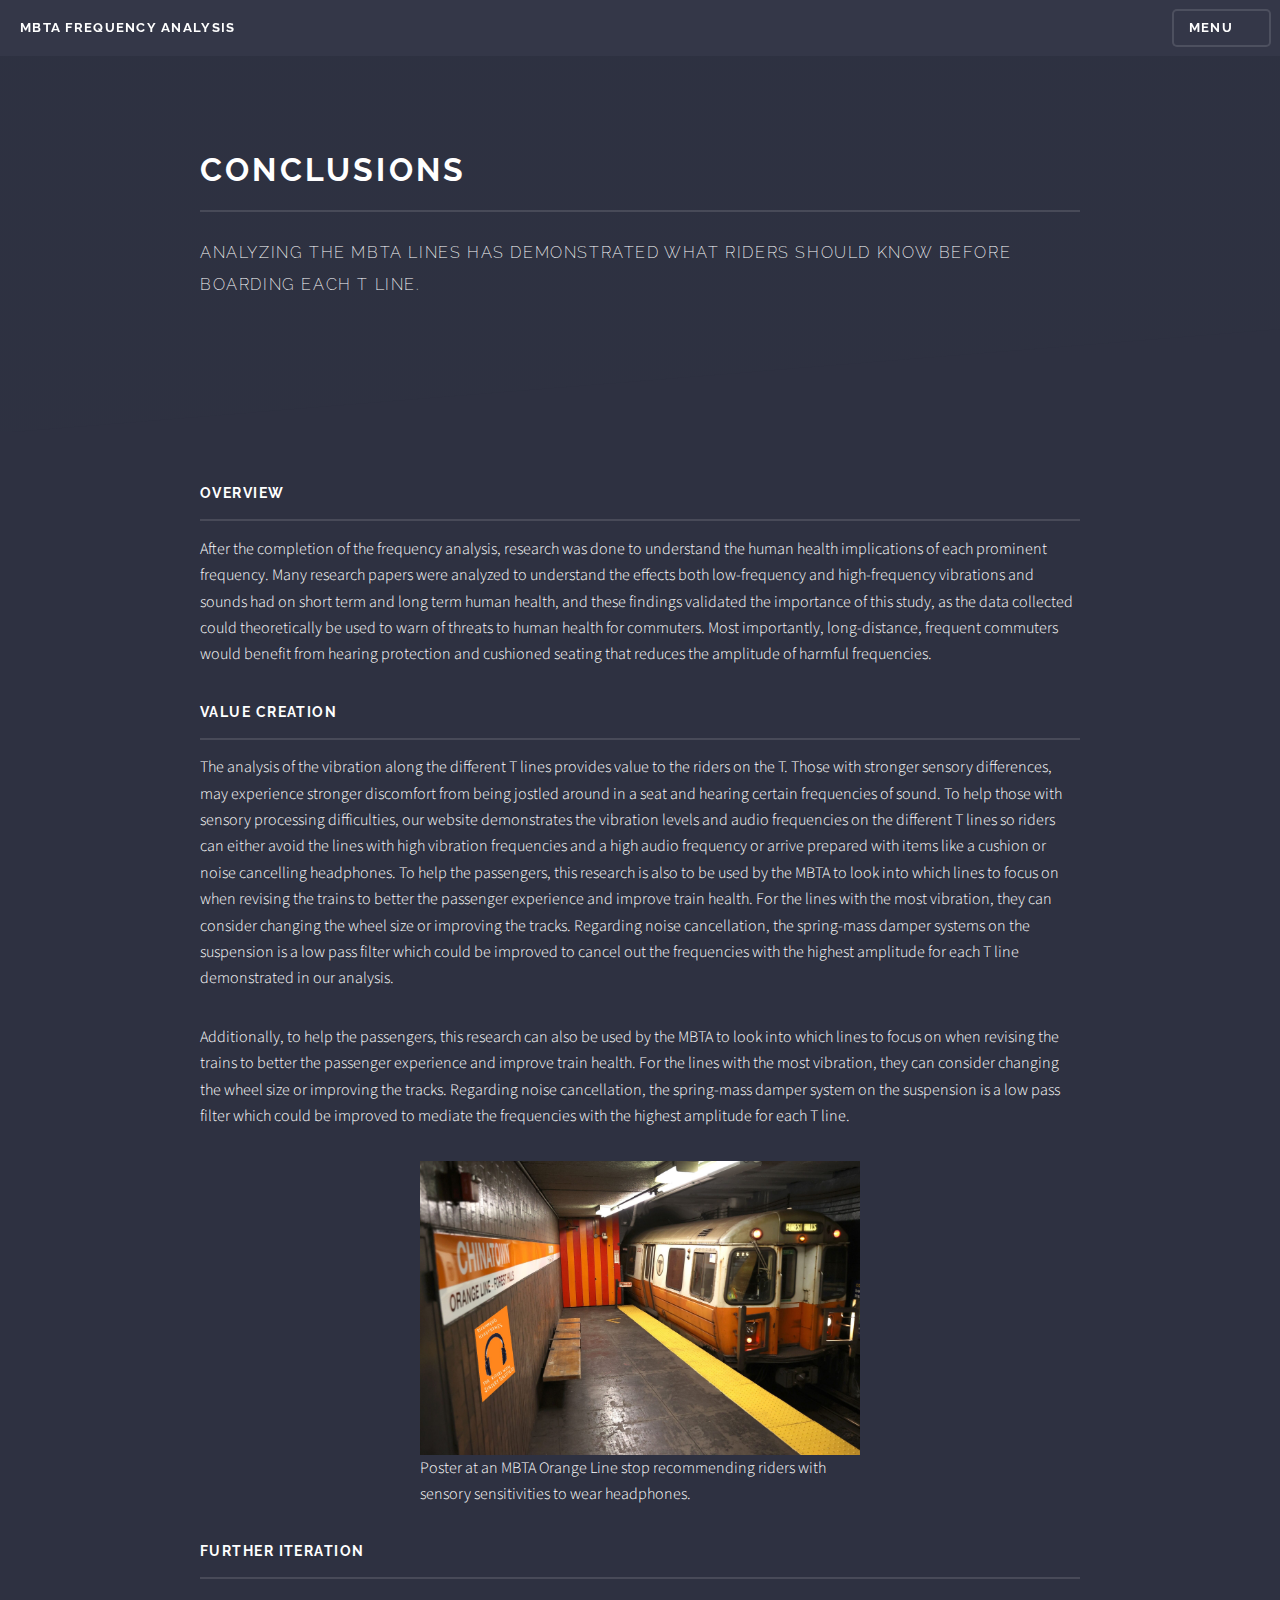
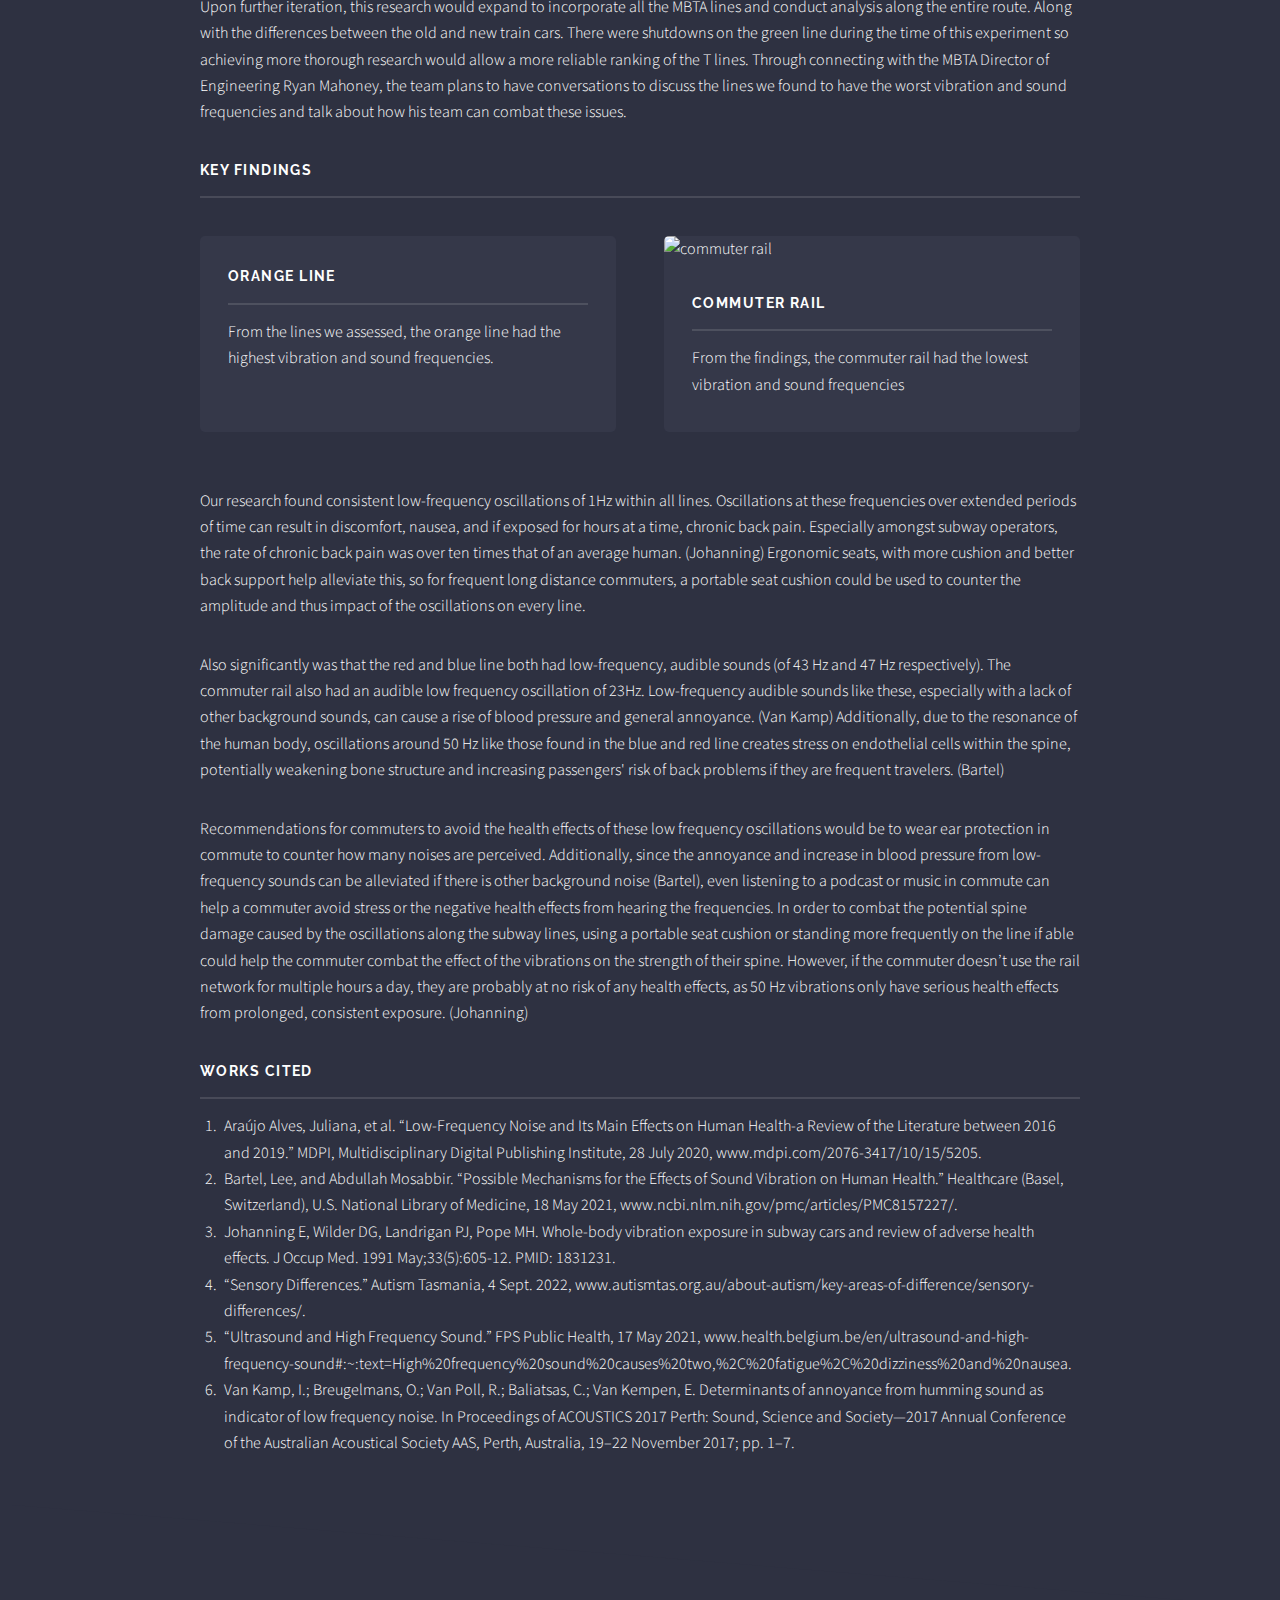
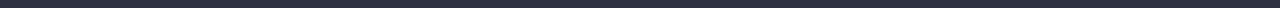
==== commit b99542b8: "fix spacing between overview seciton" ====
--- a/conclusions.html
+++ b/conclusions.html
@@ -58,21 +58,19 @@
         <!-- Content -->
         <div class="wrapper">
           <div class="inner">
-            <h3 class="major">Overview</h3>
-            <p>
-              After the completion of the frequency analysis, research was done
-              to understand the human health implications of each prominent
-              frequency. Many research papers were analyzed to understand the
-              effects both low-frequency and high-frequency vibrations and
-              sounds had on short term and long term human health, and these
-              findings validated the importance of this study, as the data
-              collected could theoretically be used to warn of threats to human
-              health for commuters. Most importantly, long-distance, frequent
-              commuters would benefit from hearing protection and cushioned
-              seating that reduces the amplitude of harmful frequencies.
-            </p>
-          </div>
-          <div class="inner">
+			<h3 class="major">Overview</h3>
+			<p>
+				After the completion of the frequency analysis, research was done
+				to understand the human health implications of each prominent
+				frequency. Many research papers were analyzed to understand the
+				effects both low-frequency and high-frequency vibrations and
+				sounds had on short term and long term human health, and these
+				findings validated the importance of this study, as the data
+				collected could theoretically be used to warn of threats to human
+				health for commuters. Most importantly, long-distance, frequent
+				commuters would benefit from hearing protection and cushioned
+				seating that reduces the amplitude of harmful frequencies.
+			</p>
             <h3 class="major">Value Creation</h3>
             <p>
               The analysis of the vibration along the different T lines provides
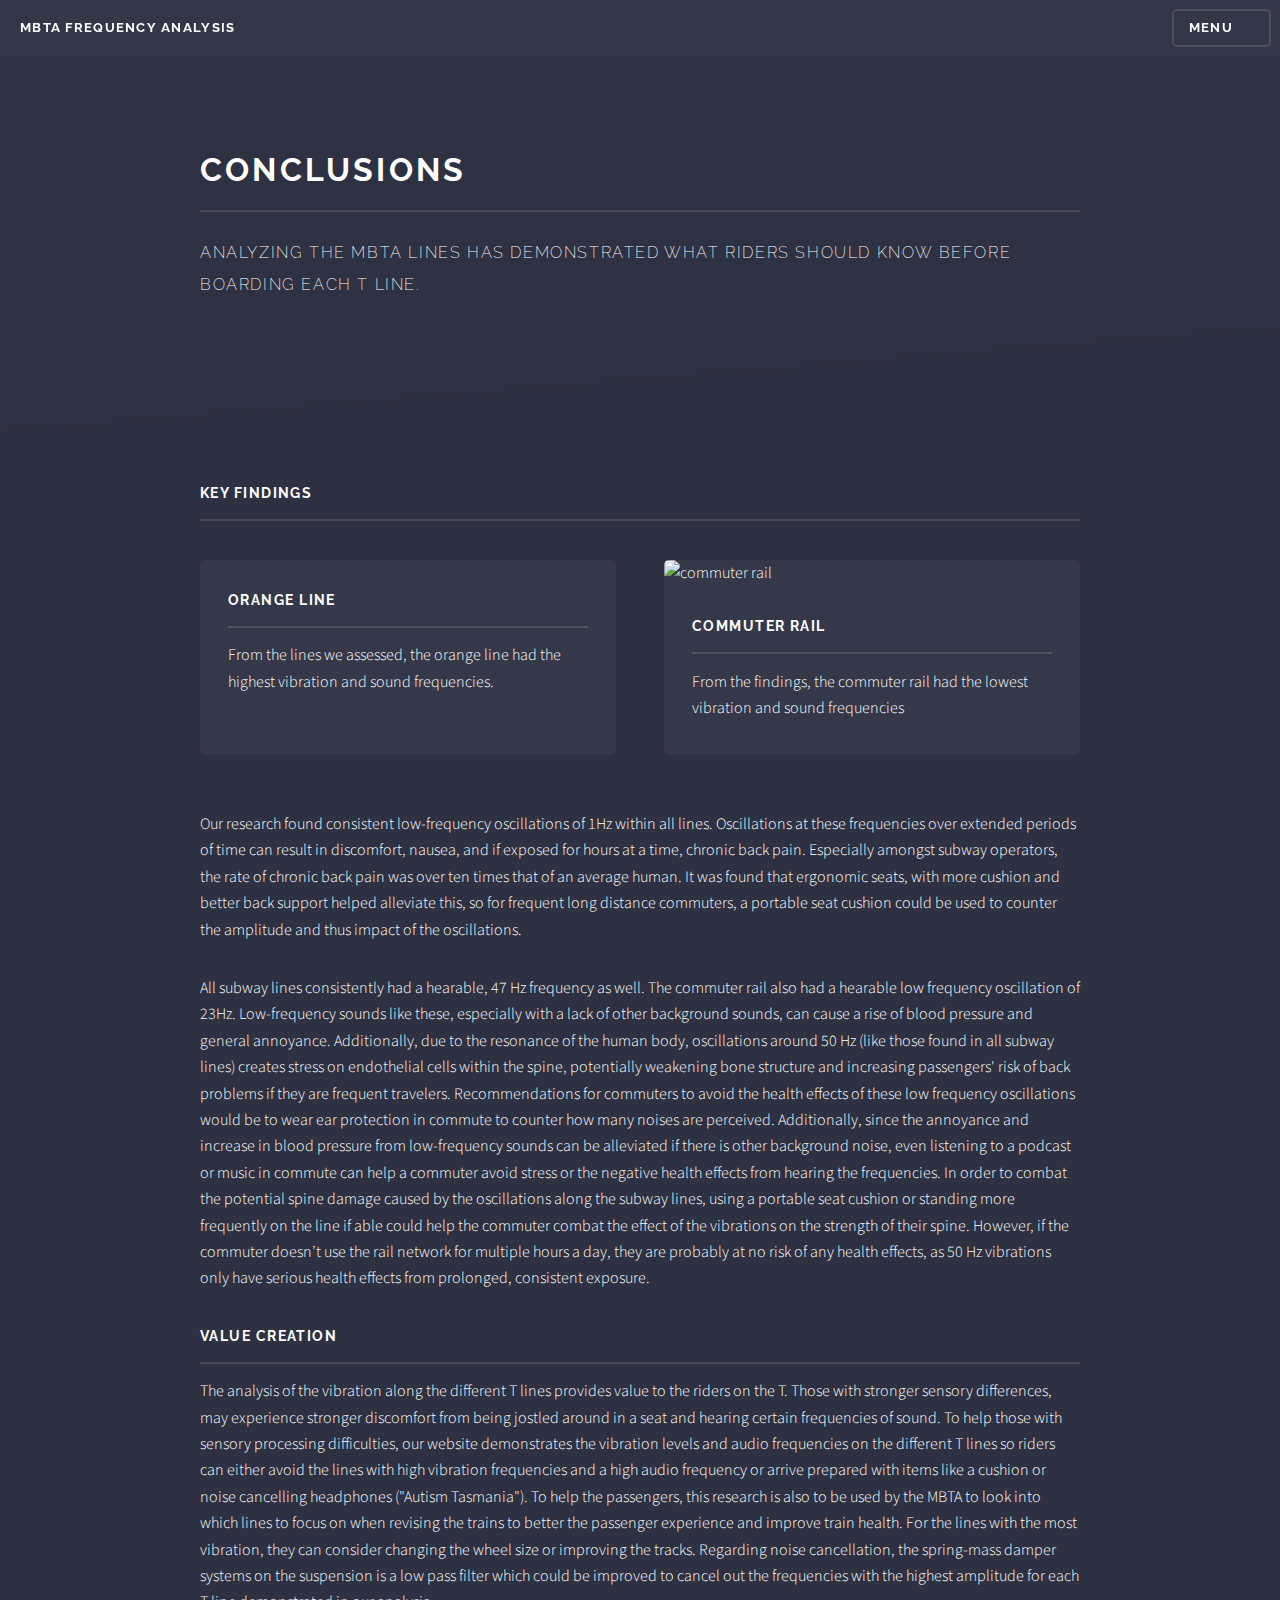
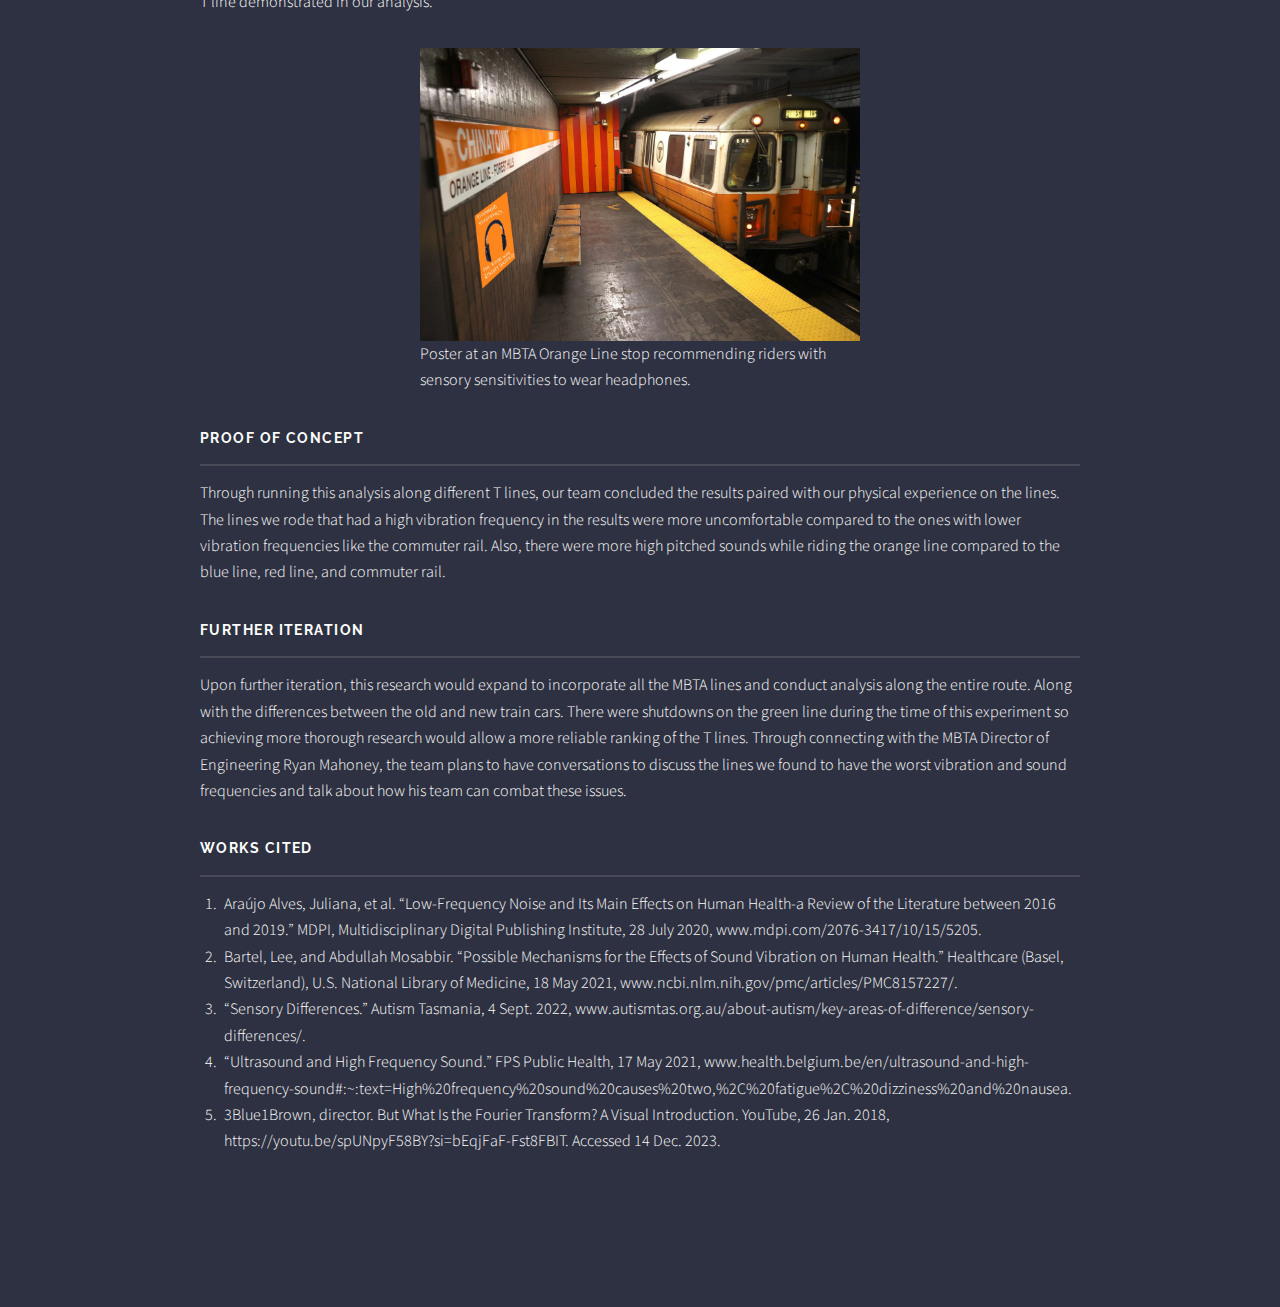
==== commit 141fd166: "moved key findings section up" ====
--- a/conclusions.html
+++ b/conclusions.html
@@ -1,270 +1,153 @@
-<!DOCTYPE html>
+<!DOCTYPE HTML>
 <!--
 	Solid State by HTML5 UP
 	html5up.net | @ajlkn
 	Free for personal and commercial use under the CCA 3.0 license (html5up.net/license)
 -->
 <html>
-  <head>
-    <title>MBTA Frequency Analysis</title>
-    <meta charset="utf-8" />
-    <meta
-      name="viewport"
-      content="width=device-width, initial-scale=1, user-scalable=no"
-    />
-    <link rel="stylesheet" href="assets/css/main.css" />
-    <noscript>
-      <link rel="stylesheet" href="assets/css/noscript.css" />
-    </noscript>
-  </head>
 
-  <body class="is-preload">
-    <!-- Page Wrapper -->
-    <div id="page-wrapper">
-      <!-- Header -->
-      <header id="header">
-        <h1><a href="index.html">MBTA Frequency Analysis</a></h1>
-        <nav>
-          <a href="#menu">Menu</a>
-        </nav>
-      </header>
+<head>
+	<title>MBTA Frequency Analysis</title>
+	<meta charset="utf-8" />
+	<meta name="viewport" content="width=device-width, initial-scale=1, user-scalable=no" />
+	<link rel="stylesheet" href="assets/css/main.css" />
+	<noscript>
+		<link rel="stylesheet" href="assets/css/noscript.css" />
+	</noscript>
+</head>
 
-      <!-- Menu -->
-      <nav id="menu">
-        <div class="inner">
-          <h2>Menu</h2>
-          <ul class="links">
-            <li><a href="index.html">Home</a></li>
-            <li><a href="methodology.html">Methodology</a></li>
-            <li><a href="results.html">Results</a></li>
-            <li><a href="conclusions.html">Conclusions</a></li>
-          </ul>
-          <a href="#" class="close">Close</a>
-        </div>
-      </nav>
+<body class="is-preload">
 
-      <!-- Wrapper -->
-      <section id="wrapper">
-        <header>
-          <div class="inner">
-            <h2>Conclusions</h2>
-            <p>
-              Analyzing the MBTA lines has demonstrated what riders should know
-              before boarding each T line.
-            </p>
-          </div>
-        </header>
+	<!-- Page Wrapper -->
+	<div id="page-wrapper">
 
-        <!-- Content -->
-        <div class="wrapper">
-          <div class="inner">
-			<h3 class="major">Overview</h3>
-			<p>
-				After the completion of the frequency analysis, research was done
-				to understand the human health implications of each prominent
-				frequency. Many research papers were analyzed to understand the
-				effects both low-frequency and high-frequency vibrations and
-				sounds had on short term and long term human health, and these
-				findings validated the importance of this study, as the data
-				collected could theoretically be used to warn of threats to human
-				health for commuters. Most importantly, long-distance, frequent
-				commuters would benefit from hearing protection and cushioned
-				seating that reduces the amplitude of harmful frequencies.
-			</p>
-            <h3 class="major">Value Creation</h3>
-            <p>
-              The analysis of the vibration along the different T lines provides
-              value to the riders on the T. Those with stronger sensory
-              differences, may experience stronger discomfort from being jostled
-              around in a seat and hearing certain frequencies of sound. To help
-              those with sensory processing difficulties, our website
-              demonstrates the vibration levels and audio frequencies on the
-              different T lines so riders can either avoid the lines with high
-              vibration frequencies and a high audio frequency or arrive
-              prepared with items like a cushion or noise cancelling headphones.
-              To help the passengers, this research is also to be used by the
-              MBTA to look into which lines to focus on when revising the trains
-              to better the passenger experience and improve train health. For
-              the lines with the most vibration, they can consider changing the
-              wheel size or improving the tracks. Regarding noise cancellation,
-              the spring-mass damper systems on the suspension is a low pass
-              filter which could be improved to cancel out the frequencies with
-              the highest amplitude for each T line demonstrated in our
-              analysis.
-            </p>
-            <p>
-              Additionally, to help the passengers, this research can also be
-              used by the MBTA to look into which lines to focus on when
-              revising the trains to better the passenger experience and improve
-              train health. For the lines with the most vibration, they can
-              consider changing the wheel size or improving the tracks.
-              Regarding noise cancellation, the spring-mass damper system on the
-              suspension is a low pass filter which could be improved to mediate
-              the frequencies with the highest amplitude for each T line.
-            </p>
-            <img src="images/orangeLineposter.jpg" width="50%" class="center" />
-            <figcaption width="50%" class="center">
-              Poster at an MBTA Orange Line stop recommending riders with
-              sensory sensitivities to wear headphones.
-            </figcaption>
-            <!-- <h3 class="major">Proof of Concept</h3>
+		<!-- Header -->
+		<header id="header">
+			<h1><a href="index.html">MBTA Frequency Analysis</a></h1>
+			<nav>
+				<a href="#menu">Menu</a>
+			</nav>
+		</header>
+
+		<!-- Menu -->
+		<nav id="menu">
+			<div class="inner">
+				<h2>Menu</h2>
+				<ul class="links">
+					<li><a href="index.html">Home</a></li>
+					<li><a href="methodology.html">Methodology</a></li>
+					<li><a href="results.html">Results</a></li>
+					<li><a href="conclusions.html">Conclusions</a></li>
+				</ul>
+				<a href="#" class="close">Close</a>
+			</div>
+		</nav>
+
+		<!-- Wrapper -->
+		<section id="wrapper">
+			<header>
+				<div class="inner">
+					<h2>Conclusions</h2>
+					<p>Analyzing the MBTA lines has demonstrated what riders should know before boarding each T line.</p>
+				</div>
+			</header>
+
+			<!-- Content -->
+			<div class="wrapper">
+				<div class="inner">
+					<h3 class="major">Key Findings</h3>		
+			
+					<section class="features">
+						<article>
+							<a href="#" class="image"><img src="https://www.maldenblueandgold.com/wp-content/uploads/2016/10/Orange-Line-1.jpg" alt="" /></a>
+							<h3 class="major">Orange Line</h3>
+							<p>From the lines we assessed, the orange line had the highest vibration and sound frequencies. </p>
+					
+						</article>
+						<article>
+							<a href="#" class="image"><img src="https://images.squarespace-cdn.com/content/v1/57757a3cff7c50f318d8aae0/1467384569789-BWTEKD93N8VQ2AKV0GXM/train+set-kingston_3.jpg?format=1500w" alt="commuter rail" /></a>
+							<h3 class="major">Commuter Rail</h3>
+							<p>From the findings, the commuter rail had the lowest vibration and sound frequencies </p>
+						</article>
+					</section>
+					<p></p>
+					<p>
+						Our research found consistent low-frequency oscillations of 1Hz within all lines. Oscillations at these frequencies over extended periods of time can result in discomfort, nausea, and if exposed for hours at a time, chronic back pain. Especially amongst subway operators, the rate of chronic back pain was over ten times that of an average human. It was found that ergonomic seats, with more cushion and better back support helped alleviate this, so for frequent long distance commuters, a portable seat cushion could be used to counter the amplitude and thus impact of the oscillations.
+					</p>
+					<p>
+						All subway lines consistently had a hearable, 47 Hz frequency as well. The commuter rail also had a hearable low frequency oscillation of 23Hz. Low-frequency sounds like these, especially with a lack of other background sounds, can cause a rise of blood pressure and general annoyance. Additionally, due to the resonance of the human body, oscillations around 50 Hz (like those found in all subway lines) creates stress on endothelial cells within the spine, potentially weakening bone structure and increasing passengers' risk of back problems if they are frequent travelers. 
+						Recommendations for commuters to avoid the health effects of these low frequency oscillations would be to wear ear protection in commute to counter how many noises are perceived. Additionally, since the annoyance and increase in blood pressure from low-frequency sounds can be alleviated if there is other background noise, even listening to a podcast or music in commute can help a commuter avoid stress or the negative health effects from hearing the frequencies. In order to combat the potential spine damage caused by the oscillations along the subway lines, using a portable seat cushion or standing more frequently on the line if able could help the commuter combat the effect of the vibrations on the strength of their spine. However, if the commuter doesn’t use the rail network for multiple hours a day, they are probably at no risk of any health effects, as 50 Hz vibrations only have serious health effects from prolonged, consistent exposure.
+					</p>
+					
+					<h3 class="major">Value Creation</h3>
+					<p>
+						The analysis of the vibration along the different T lines provides value to the riders on the T. 
+						Those with stronger sensory differences, may experience stronger discomfort from being jostled around in a seat and hearing certain frequencies of sound. 
+						To help those with sensory processing difficulties, our website demonstrates the vibration levels and audio frequencies on the different T lines so riders can either avoid the lines with high vibration frequencies
+						and a high audio frequency or arrive prepared with items like a cushion or noise cancelling headphones ("Autism Tasmania").
+						To help the passengers, this research is also to be used by the MBTA to look into which lines to focus on when revising the trains to better the passenger experience and improve train health.
+						For the lines with the most vibration, they can consider changing the wheel size or improving the tracks. Regarding noise cancellation, the spring-mass damper systems on the suspension is a 
+						low pass filter which could be improved to cancel out the frequencies with the highest amplitude for each T line demonstrated in our analysis.
+					</p>
+					<img src = "images/orangeLineposter.jpg" width = "50%" class = "center"></img>
+					<figcaption width="50%" class = "center">Poster at an MBTA Orange Line stop recommending riders with sensory sensitivities to wear headphones.</figcaption>
+					<!-- <h3 class="major">Proof of Concept</h3>
 					<p>
 						This concept of taking the data of the MBTA frequencies. The MBTA could record this data along the T lines for 
 						By running this experiment monthly, the engineers on the T could use the data 
 					</p> -->
-            <p></p>
-            <h3 class="major">Further Iteration</h3>
-            <p>
-              Upon further iteration, this research would expand to incorporate
-              all the MBTA lines and conduct analysis along the entire route.
-              Along with the differences between the old and new train cars.
-              There were shutdowns on the green line during the time of this
-              experiment so achieving more thorough research would allow a more
-              reliable ranking of the T lines. Through connecting with the MBTA
-              Director of Engineering Ryan Mahoney, the team plans to have
-              conversations to discuss the lines we found to have the worst
-              vibration and sound frequencies and talk about how his team can
-              combat these issues.
-              <!-- With those in the human centered design department his website can be a landing page for riders before taking the T, when speaking with students who experience discomfort from high sensory environments. -->
-            </p>
+					<p></p>
+					<h3 class="major">Proof of Concept</h3>
+						<p>Through running this analysis along different T lines, our team concluded the results paired with our physical experience on the lines. The lines we rode that had a high vibration frequency in the results were more uncomfortable compared to the ones with lower vibration frequencies like the commuter rail. Also, there were more high pitched sounds while riding the orange line compared to the blue line, red line, and commuter rail. </p>
 
-            <h3 class="major">Key Findings</h3>
+					<p></p>
+						
+					<p></p>
+					<h3 class="major">Further Iteration</h3>
+					<p>
+						Upon further iteration, this research would expand to incorporate all the MBTA lines and conduct analysis along the entire route. Along with the differences between the old and new train cars. 
+						There were shutdowns on the green line during the time of this experiment so achieving more thorough research would allow a more reliable ranking of the T lines. 
+						Through connecting with the MBTA Director of Engineering Ryan Mahoney, the team plans to have conversations to discuss the lines we found to have the worst vibration and sound frequencies and talk about how his team can combat these issues. 			
+						<!-- With those in the human centered design department his website can be a landing page for riders before taking the T, when speaking with students who experience discomfort from high sensory environments. -->
+					</p>
 
-            <section class="features">
-              <article>
-                <a href="#" class="image"
-                  ><img
-                    src="https://www.maldenblueandgold.com/wp-content/uploads/2016/10/Orange-Line-1.jpg"
-                    alt=""
-                /></a>
-                <h3 class="major">Orange Line</h3>
-                <p>
-                  From the lines we assessed, the orange line had the highest
-                  vibration and sound frequencies.
-                </p>
-              </article>
-              <article>
-                <a href="#" class="image"
-                  ><img
-                    src="https://images.squarespace-cdn.com/content/v1/57757a3cff7c50f318d8aae0/1467384569789-BWTEKD93N8VQ2AKV0GXM/train+set-kingston_3.jpg?format=1500w"
-                    alt="commuter rail"
-                /></a>
-                <h3 class="major">Commuter Rail</h3>
-                <p>
-                  From the findings, the commuter rail had the lowest vibration
-                  and sound frequencies
-                </p>
-              </article>
-            </section>
-            <p></p>
-            <p>
-              Our research found consistent low-frequency oscillations of 1Hz
-              within all lines. Oscillations at these frequencies over extended
-              periods of time can result in discomfort, nausea, and if exposed
-              for hours at a time, chronic back pain. Especially amongst subway
-              operators, the rate of chronic back pain was over ten times that
-              of an average human. (Johanning) Ergonomic seats, with more
-              cushion and better back support help alleviate this, so for
-              frequent long distance commuters, a portable seat cushion could be
-              used to counter the amplitude and thus impact of the oscillations
-              on every line.
-            </p>
-            <p>
-              Also significantly was that the red and blue line both had
-              low-frequency, audible sounds (of 43 Hz and 47 Hz respectively).
-              The commuter rail also had an audible low frequency oscillation of
-              23Hz. Low-frequency audible sounds like these, especially with a
-              lack of other background sounds, can cause a rise of blood
-              pressure and general annoyance. (Van Kamp) Additionally, due to
-              the resonance of the human body, oscillations around 50 Hz like
-              those found in the blue and red line creates stress on endothelial
-              cells within the spine, potentially weakening bone structure and
-              increasing passengers' risk of back problems if they are frequent
-              travelers. (Bartel)
-            </p>
-            <p>
-              Recommendations for commuters to avoid the health effects of these
-              low frequency oscillations would be to wear ear protection in
-              commute to counter how many noises are perceived. Additionally,
-              since the annoyance and increase in blood pressure from
-              low-frequency sounds can be alleviated if there is other
-              background noise (Bartel), even listening to a podcast or music in
-              commute can help a commuter avoid stress or the negative health
-              effects from hearing the frequencies. In order to combat the
-              potential spine damage caused by the oscillations along the subway
-              lines, using a portable seat cushion or standing more frequently
-              on the line if able could help the commuter combat the effect of
-              the vibrations on the strength of their spine. However, if the
-              commuter doesn’t use the rail network for multiple hours a day,
-              they are probably at no risk of any health effects, as 50 Hz
-              vibrations only have serious health effects from prolonged,
-              consistent exposure. (Johanning)
-            </p>
+					<h3 class="major">Works Cited</h3>
+					<ol>
+						<li>
+							<cite>Araújo Alves, Juliana, et al. “Low-Frequency Noise and Its Main Effects on Human Health-a Review of the Literature between 2016 and 2019.” MDPI, Multidisciplinary Digital Publishing Institute, 28 July 2020, www.mdpi.com/2076-3417/10/15/5205. </cite>
+						</li>
 
-            <h3 class="major">Works Cited</h3>
-            <ol>
-              <li>
-                <cite
-                  >Araújo Alves, Juliana, et al. “Low-Frequency Noise and Its
-                  Main Effects on Human Health-a Review of the Literature
-                  between 2016 and 2019.” MDPI, Multidisciplinary Digital
-                  Publishing Institute, 28 July 2020,
-                  www.mdpi.com/2076-3417/10/15/5205.
-                </cite>
-              </li>
+						<li>
+							<cite>Bartel, Lee, and Abdullah Mosabbir. “Possible Mechanisms for the Effects of Sound Vibration on Human Health.” Healthcare (Basel, Switzerland), U.S. National Library of Medicine, 18 May 2021, www.ncbi.nlm.nih.gov/pmc/articles/PMC8157227/. </cite>
+						</li>
 
-              <li>
-                <cite
-                  >Bartel, Lee, and Abdullah Mosabbir. “Possible Mechanisms for
-                  the Effects of Sound Vibration on Human Health.” Healthcare
-                  (Basel, Switzerland), U.S. National Library of Medicine, 18
-                  May 2021, www.ncbi.nlm.nih.gov/pmc/articles/PMC8157227/.
-                </cite>
-              </li>
-              <li>
-                <cite
-                  >Johanning E, Wilder DG, Landrigan PJ, Pope MH. Whole-body
-                  vibration exposure in subway cars and review of adverse health
-                  effects. J Occup Med. 1991 May;33(5):605-12. PMID:
-                  1831231.</cite
-                >
-              </li>
-              <li>
-                <cite
-                  >“Sensory Differences.” Autism Tasmania, 4 Sept. 2022,
-                  www.autismtas.org.au/about-autism/key-areas-of-difference/sensory-differences/.
-                </cite>
-              </li>
+						<li>
+							<cite>“Sensory Differences.” Autism Tasmania, 4 Sept. 2022, www.autismtas.org.au/about-autism/key-areas-of-difference/sensory-differences/. </cite>
+						</li>
 
-              <li>
-                <cite
-                  >“Ultrasound and High Frequency Sound.” FPS Public Health, 17
-                  May 2021,
-                  www.health.belgium.be/en/ultrasound-and-high-frequency-sound#:~:text=High%20frequency%20sound%20causes%20two,%2C%20fatigue%2C%20dizziness%20and%20nausea.
-                </cite>
-              </li>
-              <li>
-                <cite
-                  >Van Kamp, I.; Breugelmans, O.; Van Poll, R.; Baliatsas, C.;
-                  Van Kempen, E. Determinants of annoyance from humming sound as
-                  indicator of low frequency noise. In Proceedings of ACOUSTICS
-                  2017 Perth: Sound, Science and Society—2017 Annual Conference
-                  of the Australian Acoustical Society AAS, Perth, Australia,
-                  19–22 November 2017; pp. 1–7.</cite
-                >
-              </li>
-            </ol>
-          </div>
-        </div>
-      </section>
-    </div>
+						<li>
+							<cite>“Ultrasound and High Frequency Sound.” FPS Public Health, 17 May 2021, www.health.belgium.be/en/ultrasound-and-high-frequency-sound#:~:text=High%20frequency%20sound%20causes%20two,%2C%20fatigue%2C%20dizziness%20and%20nausea. </cite>
+						</li>
 
-    <!-- Scripts -->
-    <script src="assets/js/jquery.min.js"></script>
-    <script src="assets/js/jquery.scrollex.min.js"></script>
-    <script src="assets/js/browser.min.js"></script>
-    <script src="assets/js/breakpoints.min.js"></script>
-    <script src="assets/js/util.js"></script>
-    <script src="assets/js/main.js"></script>
-  </body>
-</html>
+						<li>
+						<cite>3Blue1Brown, director. But What Is the Fourier Transform? A Visual Introduction. YouTube, 26 Jan. 2018, https://youtu.be/spUNpyF58BY?si=bEqjFaF-Fst8FBIT. Accessed 14 Dec. 2023. </cite>
+						</li>
+					</ol>
+
+				</div>
+			</div>
+
+		</section>
+	</div>
+
+	<!-- Scripts -->
+	<script src="assets/js/jquery.min.js"></script>
+	<script src="assets/js/jquery.scrollex.min.js"></script>
+	<script src="assets/js/browser.min.js"></script>
+	<script src="assets/js/breakpoints.min.js"></script>
+	<script src="assets/js/util.js"></script>
+	<script src="assets/js/main.js"></script>
+
+</body>
+
+</html>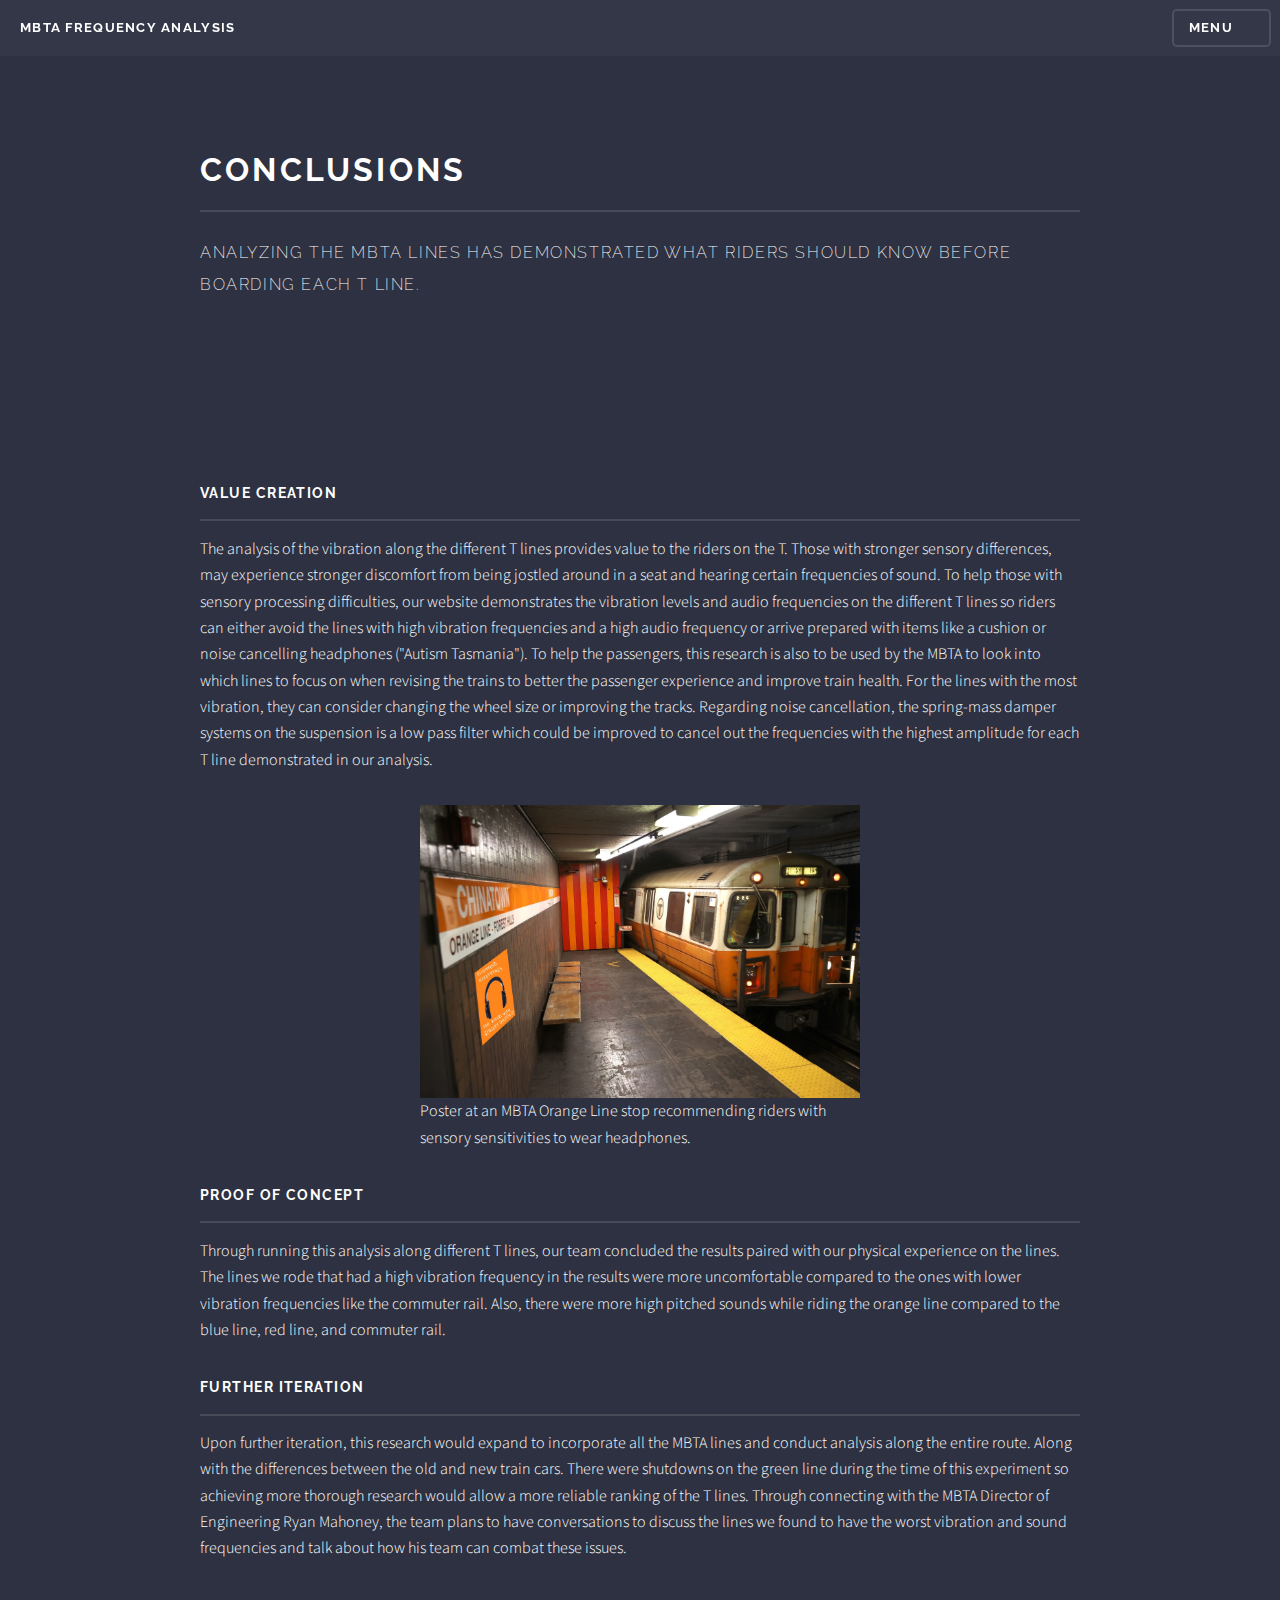
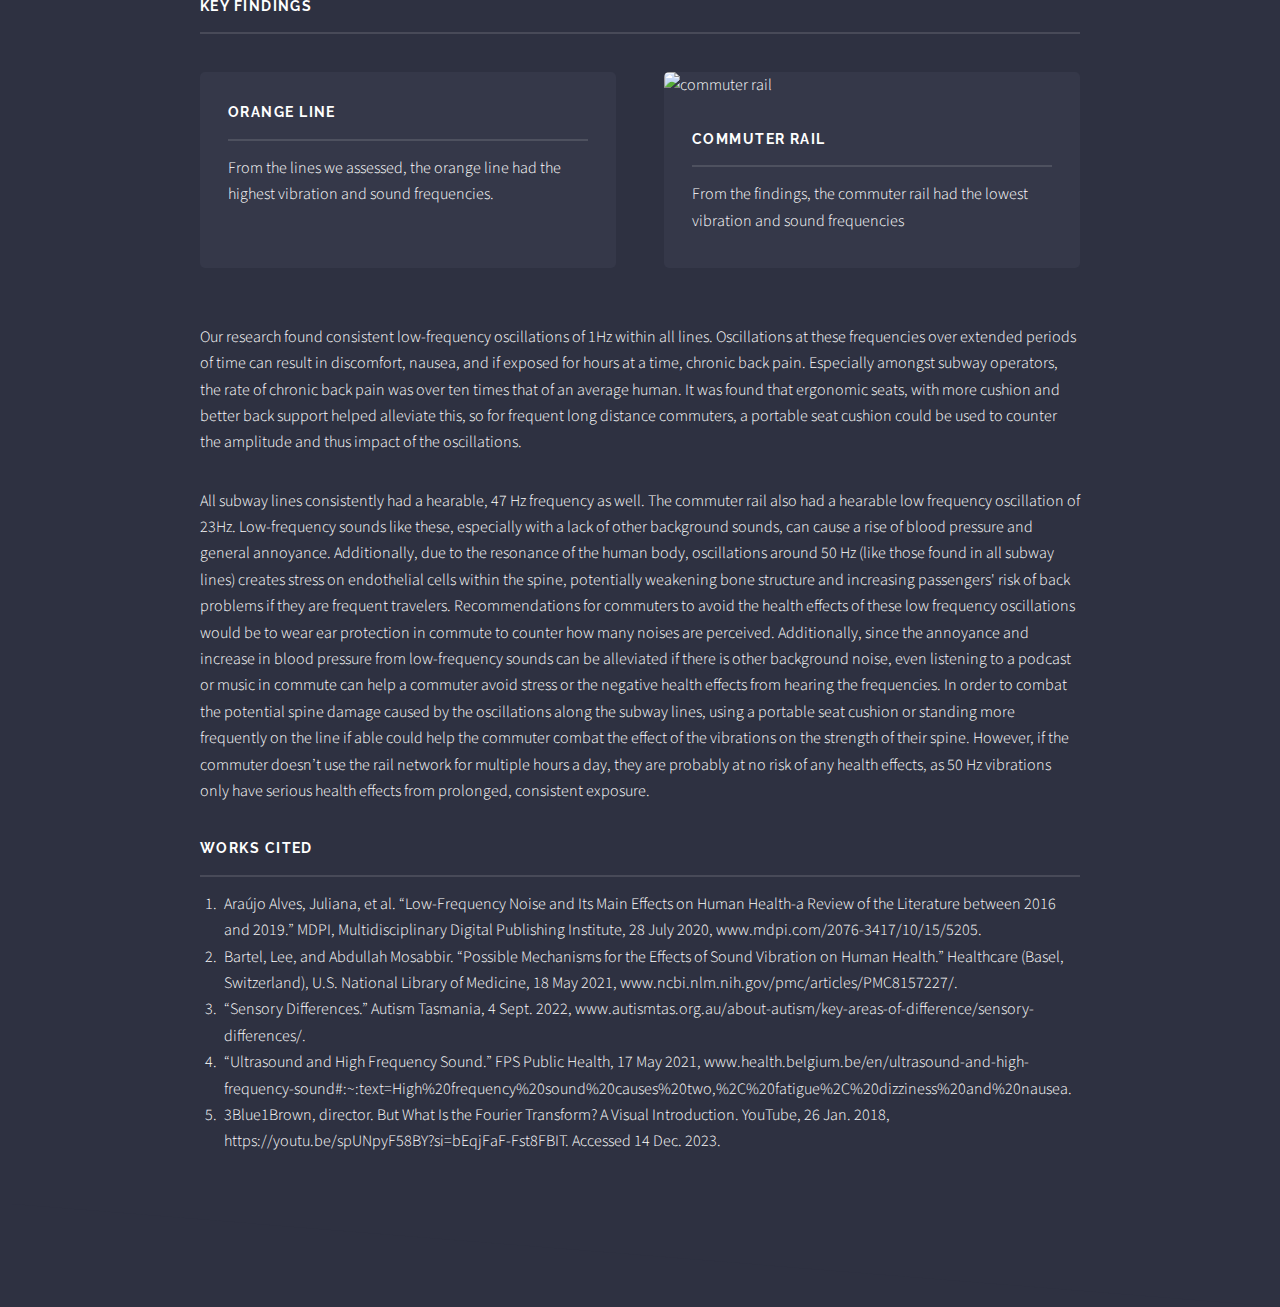
==== commit 39bbcd90: "Merge branch 'gh-pages' of https://github.com/IanLum/mbta-frequency-analysis into gh-pages" ====
--- a/conclusions.html
+++ b/conclusions.html
@@ -55,30 +55,7 @@
 			<!-- Content -->
 			<div class="wrapper">
 				<div class="inner">
-					<h3 class="major">Key Findings</h3>		
-			
-					<section class="features">
-						<article>
-							<a href="#" class="image"><img src="https://www.maldenblueandgold.com/wp-content/uploads/2016/10/Orange-Line-1.jpg" alt="" /></a>
-							<h3 class="major">Orange Line</h3>
-							<p>From the lines we assessed, the orange line had the highest vibration and sound frequencies. </p>
-					
-						</article>
-						<article>
-							<a href="#" class="image"><img src="https://images.squarespace-cdn.com/content/v1/57757a3cff7c50f318d8aae0/1467384569789-BWTEKD93N8VQ2AKV0GXM/train+set-kingston_3.jpg?format=1500w" alt="commuter rail" /></a>
-							<h3 class="major">Commuter Rail</h3>
-							<p>From the findings, the commuter rail had the lowest vibration and sound frequencies </p>
-						</article>
-					</section>
-					<p></p>
-					<p>
-						Our research found consistent low-frequency oscillations of 1Hz within all lines. Oscillations at these frequencies over extended periods of time can result in discomfort, nausea, and if exposed for hours at a time, chronic back pain. Especially amongst subway operators, the rate of chronic back pain was over ten times that of an average human. It was found that ergonomic seats, with more cushion and better back support helped alleviate this, so for frequent long distance commuters, a portable seat cushion could be used to counter the amplitude and thus impact of the oscillations.
-					</p>
-					<p>
-						All subway lines consistently had a hearable, 47 Hz frequency as well. The commuter rail also had a hearable low frequency oscillation of 23Hz. Low-frequency sounds like these, especially with a lack of other background sounds, can cause a rise of blood pressure and general annoyance. Additionally, due to the resonance of the human body, oscillations around 50 Hz (like those found in all subway lines) creates stress on endothelial cells within the spine, potentially weakening bone structure and increasing passengers' risk of back problems if they are frequent travelers. 
-						Recommendations for commuters to avoid the health effects of these low frequency oscillations would be to wear ear protection in commute to counter how many noises are perceived. Additionally, since the annoyance and increase in blood pressure from low-frequency sounds can be alleviated if there is other background noise, even listening to a podcast or music in commute can help a commuter avoid stress or the negative health effects from hearing the frequencies. In order to combat the potential spine damage caused by the oscillations along the subway lines, using a portable seat cushion or standing more frequently on the line if able could help the commuter combat the effect of the vibrations on the strength of their spine. However, if the commuter doesn’t use the rail network for multiple hours a day, they are probably at no risk of any health effects, as 50 Hz vibrations only have serious health effects from prolonged, consistent exposure.
-					</p>
-					
+
 					<h3 class="major">Value Creation</h3>
 					<p>
 						The analysis of the vibration along the different T lines provides value to the riders on the T. 
@@ -109,6 +86,30 @@
 						There were shutdowns on the green line during the time of this experiment so achieving more thorough research would allow a more reliable ranking of the T lines. 
 						Through connecting with the MBTA Director of Engineering Ryan Mahoney, the team plans to have conversations to discuss the lines we found to have the worst vibration and sound frequencies and talk about how his team can combat these issues. 			
 						<!-- With those in the human centered design department his website can be a landing page for riders before taking the T, when speaking with students who experience discomfort from high sensory environments. -->
+					</p>
+
+					<h3 class="major">Key Findings</h3>		
+			
+					<section class="features">
+						<article>
+							<a href="#" class="image"><img src="https://www.maldenblueandgold.com/wp-content/uploads/2016/10/Orange-Line-1.jpg" alt="" /></a>
+							<h3 class="major">Orange Line</h3>
+							<p>From the lines we assessed, the orange line had the highest vibration and sound frequencies. </p>
+					
+						</article>
+						<article>
+							<a href="#" class="image"><img src="https://images.squarespace-cdn.com/content/v1/57757a3cff7c50f318d8aae0/1467384569789-BWTEKD93N8VQ2AKV0GXM/train+set-kingston_3.jpg?format=1500w" alt="commuter rail" /></a>
+							<h3 class="major">Commuter Rail</h3>
+							<p>From the findings, the commuter rail had the lowest vibration and sound frequencies </p>
+						</article>
+					</section>
+					<p></p>
+					<p>
+						Our research found consistent low-frequency oscillations of 1Hz within all lines. Oscillations at these frequencies over extended periods of time can result in discomfort, nausea, and if exposed for hours at a time, chronic back pain. Especially amongst subway operators, the rate of chronic back pain was over ten times that of an average human. It was found that ergonomic seats, with more cushion and better back support helped alleviate this, so for frequent long distance commuters, a portable seat cushion could be used to counter the amplitude and thus impact of the oscillations.
+					</p>
+					<p>
+						All subway lines consistently had a hearable, 47 Hz frequency as well. The commuter rail also had a hearable low frequency oscillation of 23Hz. Low-frequency sounds like these, especially with a lack of other background sounds, can cause a rise of blood pressure and general annoyance. Additionally, due to the resonance of the human body, oscillations around 50 Hz (like those found in all subway lines) creates stress on endothelial cells within the spine, potentially weakening bone structure and increasing passengers' risk of back problems if they are frequent travelers. 
+						Recommendations for commuters to avoid the health effects of these low frequency oscillations would be to wear ear protection in commute to counter how many noises are perceived. Additionally, since the annoyance and increase in blood pressure from low-frequency sounds can be alleviated if there is other background noise, even listening to a podcast or music in commute can help a commuter avoid stress or the negative health effects from hearing the frequencies. In order to combat the potential spine damage caused by the oscillations along the subway lines, using a portable seat cushion or standing more frequently on the line if able could help the commuter combat the effect of the vibrations on the strength of their spine. However, if the commuter doesn’t use the rail network for multiple hours a day, they are probably at no risk of any health effects, as 50 Hz vibrations only have serious health effects from prolonged, consistent exposure.
 					</p>
 
 					<h3 class="major">Works Cited</h3>
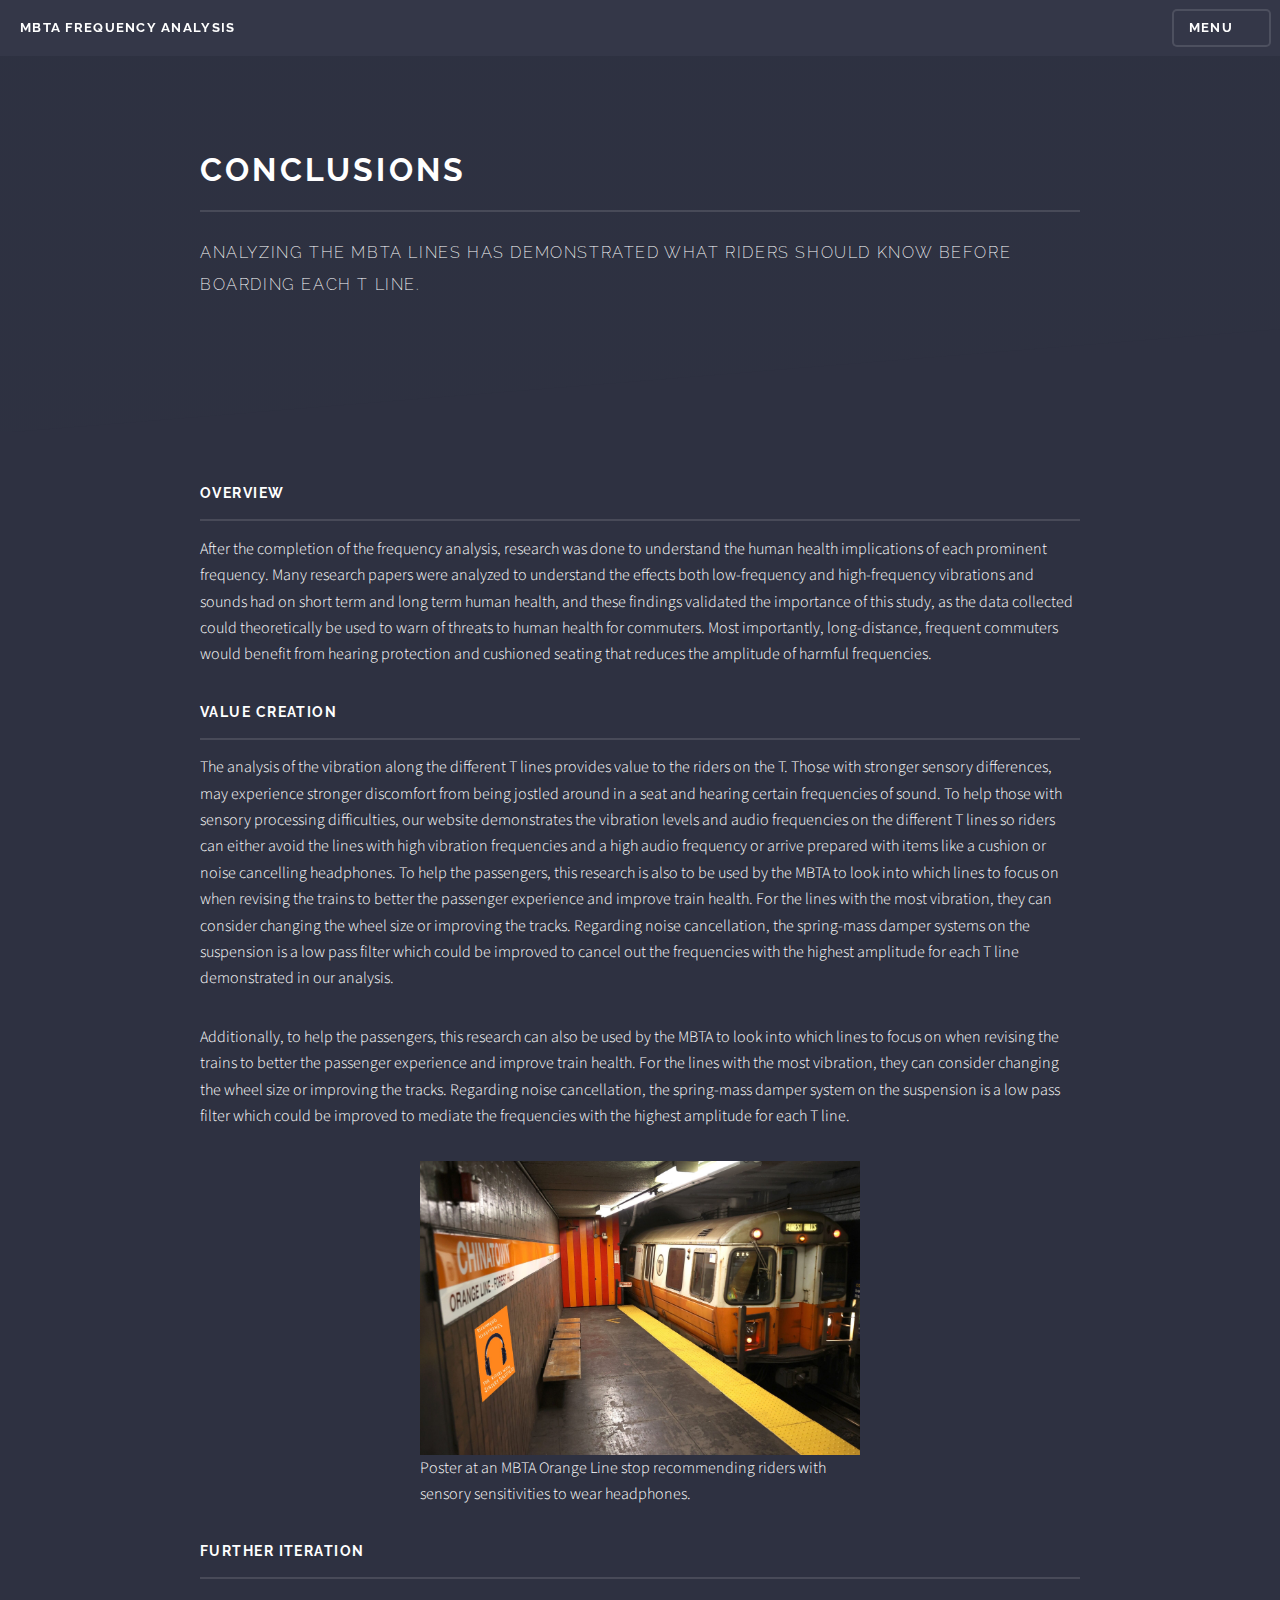
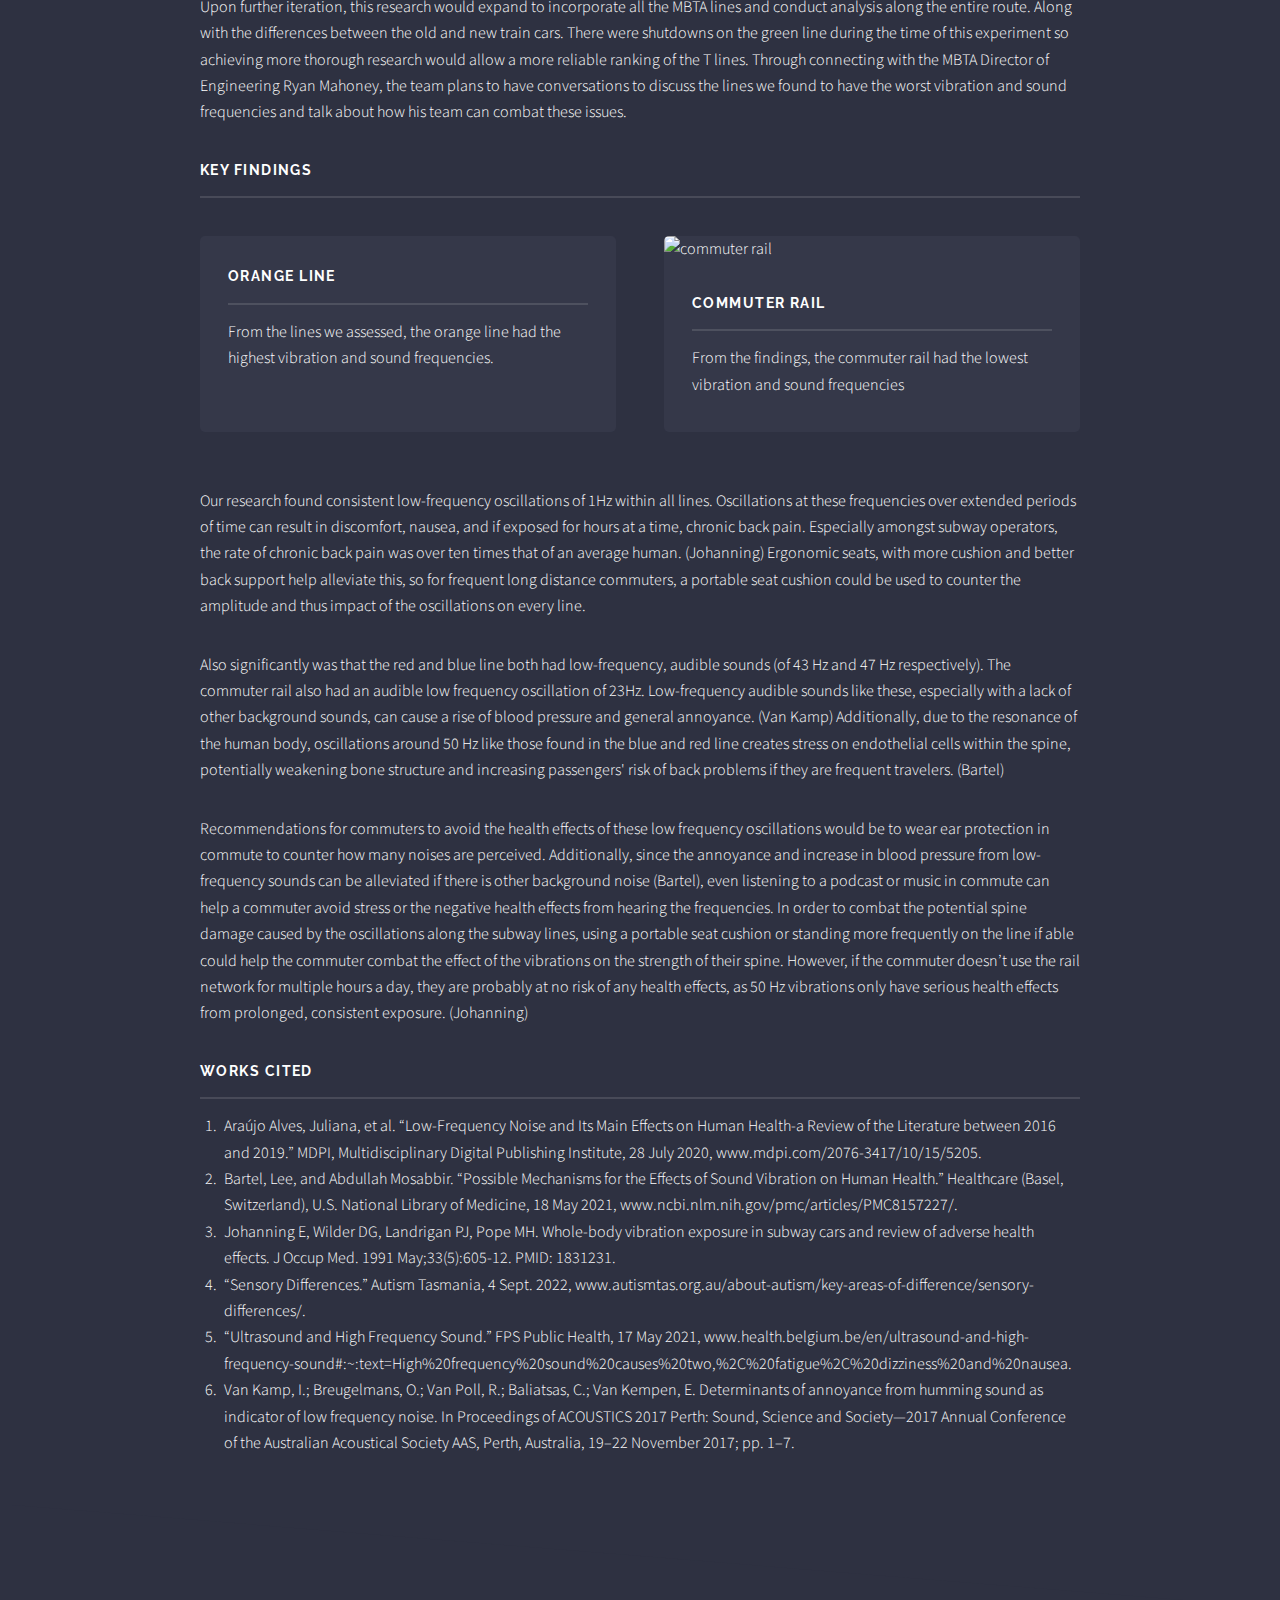
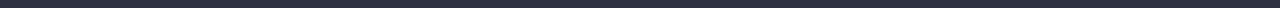
==== commit e0d89755: "rollback conclusions to commit with ikes writing" ====
--- a/conclusions.html
+++ b/conclusions.html
@@ -1,154 +1,270 @@
-<!DOCTYPE HTML>
+<!DOCTYPE html>
 <!--
 	Solid State by HTML5 UP
 	html5up.net | @ajlkn
 	Free for personal and commercial use under the CCA 3.0 license (html5up.net/license)
 -->
 <html>
-
-<head>
-	<title>MBTA Frequency Analysis</title>
-	<meta charset="utf-8" />
-	<meta name="viewport" content="width=device-width, initial-scale=1, user-scalable=no" />
-	<link rel="stylesheet" href="assets/css/main.css" />
-	<noscript>
-		<link rel="stylesheet" href="assets/css/noscript.css" />
-	</noscript>
-</head>
-
-<body class="is-preload">
-
-	<!-- Page Wrapper -->
-	<div id="page-wrapper">
-
-		<!-- Header -->
-		<header id="header">
-			<h1><a href="index.html">MBTA Frequency Analysis</a></h1>
-			<nav>
-				<a href="#menu">Menu</a>
-			</nav>
-		</header>
-
-		<!-- Menu -->
-		<nav id="menu">
-			<div class="inner">
-				<h2>Menu</h2>
-				<ul class="links">
-					<li><a href="index.html">Home</a></li>
-					<li><a href="methodology.html">Methodology</a></li>
-					<li><a href="results.html">Results</a></li>
-					<li><a href="conclusions.html">Conclusions</a></li>
-				</ul>
-				<a href="#" class="close">Close</a>
-			</div>
-		</nav>
-
-		<!-- Wrapper -->
-		<section id="wrapper">
-			<header>
-				<div class="inner">
-					<h2>Conclusions</h2>
-					<p>Analyzing the MBTA lines has demonstrated what riders should know before boarding each T line.</p>
-				</div>
-			</header>
-
-			<!-- Content -->
-			<div class="wrapper">
-				<div class="inner">
-
-					<h3 class="major">Value Creation</h3>
-					<p>
-						The analysis of the vibration along the different T lines provides value to the riders on the T. 
-						Those with stronger sensory differences, may experience stronger discomfort from being jostled around in a seat and hearing certain frequencies of sound. 
-						To help those with sensory processing difficulties, our website demonstrates the vibration levels and audio frequencies on the different T lines so riders can either avoid the lines with high vibration frequencies
-						and a high audio frequency or arrive prepared with items like a cushion or noise cancelling headphones ("Autism Tasmania").
-						To help the passengers, this research is also to be used by the MBTA to look into which lines to focus on when revising the trains to better the passenger experience and improve train health.
-						For the lines with the most vibration, they can consider changing the wheel size or improving the tracks. Regarding noise cancellation, the spring-mass damper systems on the suspension is a 
-						low pass filter which could be improved to cancel out the frequencies with the highest amplitude for each T line demonstrated in our analysis.
-					</p>
-					<img src = "images/orangeLineposter.jpg" width = "50%" class = "center"></img>
-					<figcaption width="50%" class = "center">Poster at an MBTA Orange Line stop recommending riders with sensory sensitivities to wear headphones.</figcaption>
-					<!-- <h3 class="major">Proof of Concept</h3>
+  <head>
+    <title>MBTA Frequency Analysis</title>
+    <meta charset="utf-8" />
+    <meta
+      name="viewport"
+      content="width=device-width, initial-scale=1, user-scalable=no"
+    />
+    <link rel="stylesheet" href="assets/css/main.css" />
+    <noscript>
+      <link rel="stylesheet" href="assets/css/noscript.css" />
+    </noscript>
+  </head>
+
+  <body class="is-preload">
+    <!-- Page Wrapper -->
+    <div id="page-wrapper">
+      <!-- Header -->
+      <header id="header">
+        <h1><a href="index.html">MBTA Frequency Analysis</a></h1>
+        <nav>
+          <a href="#menu">Menu</a>
+        </nav>
+      </header>
+
+      <!-- Menu -->
+      <nav id="menu">
+        <div class="inner">
+          <h2>Menu</h2>
+          <ul class="links">
+            <li><a href="index.html">Home</a></li>
+            <li><a href="methodology.html">Methodology</a></li>
+            <li><a href="results.html">Results</a></li>
+            <li><a href="conclusions.html">Conclusions</a></li>
+          </ul>
+          <a href="#" class="close">Close</a>
+        </div>
+      </nav>
+
+      <!-- Wrapper -->
+      <section id="wrapper">
+        <header>
+          <div class="inner">
+            <h2>Conclusions</h2>
+            <p>
+              Analyzing the MBTA lines has demonstrated what riders should know
+              before boarding each T line.
+            </p>
+          </div>
+        </header>
+
+        <!-- Content -->
+        <div class="wrapper">
+          <div class="inner">
+			<h3 class="major">Overview</h3>
+			<p>
+				After the completion of the frequency analysis, research was done
+				to understand the human health implications of each prominent
+				frequency. Many research papers were analyzed to understand the
+				effects both low-frequency and high-frequency vibrations and
+				sounds had on short term and long term human health, and these
+				findings validated the importance of this study, as the data
+				collected could theoretically be used to warn of threats to human
+				health for commuters. Most importantly, long-distance, frequent
+				commuters would benefit from hearing protection and cushioned
+				seating that reduces the amplitude of harmful frequencies.
+			</p>
+            <h3 class="major">Value Creation</h3>
+            <p>
+              The analysis of the vibration along the different T lines provides
+              value to the riders on the T. Those with stronger sensory
+              differences, may experience stronger discomfort from being jostled
+              around in a seat and hearing certain frequencies of sound. To help
+              those with sensory processing difficulties, our website
+              demonstrates the vibration levels and audio frequencies on the
+              different T lines so riders can either avoid the lines with high
+              vibration frequencies and a high audio frequency or arrive
+              prepared with items like a cushion or noise cancelling headphones.
+              To help the passengers, this research is also to be used by the
+              MBTA to look into which lines to focus on when revising the trains
+              to better the passenger experience and improve train health. For
+              the lines with the most vibration, they can consider changing the
+              wheel size or improving the tracks. Regarding noise cancellation,
+              the spring-mass damper systems on the suspension is a low pass
+              filter which could be improved to cancel out the frequencies with
+              the highest amplitude for each T line demonstrated in our
+              analysis.
+            </p>
+            <p>
+              Additionally, to help the passengers, this research can also be
+              used by the MBTA to look into which lines to focus on when
+              revising the trains to better the passenger experience and improve
+              train health. For the lines with the most vibration, they can
+              consider changing the wheel size or improving the tracks.
+              Regarding noise cancellation, the spring-mass damper system on the
+              suspension is a low pass filter which could be improved to mediate
+              the frequencies with the highest amplitude for each T line.
+            </p>
+            <img src="images/orangeLineposter.jpg" width="50%" class="center" />
+            <figcaption width="50%" class="center">
+              Poster at an MBTA Orange Line stop recommending riders with
+              sensory sensitivities to wear headphones.
+            </figcaption>
+            <!-- <h3 class="major">Proof of Concept</h3>
 					<p>
 						This concept of taking the data of the MBTA frequencies. The MBTA could record this data along the T lines for 
 						By running this experiment monthly, the engineers on the T could use the data 
 					</p> -->
-					<p></p>
-					<h3 class="major">Proof of Concept</h3>
-						<p>Through running this analysis along different T lines, our team concluded the results paired with our physical experience on the lines. The lines we rode that had a high vibration frequency in the results were more uncomfortable compared to the ones with lower vibration frequencies like the commuter rail. Also, there were more high pitched sounds while riding the orange line compared to the blue line, red line, and commuter rail. </p>
-
-					<p></p>
-						
-					<p></p>
-					<h3 class="major">Further Iteration</h3>
-					<p>
-						Upon further iteration, this research would expand to incorporate all the MBTA lines and conduct analysis along the entire route. Along with the differences between the old and new train cars. 
-						There were shutdowns on the green line during the time of this experiment so achieving more thorough research would allow a more reliable ranking of the T lines. 
-						Through connecting with the MBTA Director of Engineering Ryan Mahoney, the team plans to have conversations to discuss the lines we found to have the worst vibration and sound frequencies and talk about how his team can combat these issues. 			
-						<!-- With those in the human centered design department his website can be a landing page for riders before taking the T, when speaking with students who experience discomfort from high sensory environments. -->
-					</p>
-
-					<h3 class="major">Key Findings</h3>		
-			
-					<section class="features">
-						<article>
-							<a href="#" class="image"><img src="https://www.maldenblueandgold.com/wp-content/uploads/2016/10/Orange-Line-1.jpg" alt="" /></a>
-							<h3 class="major">Orange Line</h3>
-							<p>From the lines we assessed, the orange line had the highest vibration and sound frequencies. </p>
-					
-						</article>
-						<article>
-							<a href="#" class="image"><img src="https://images.squarespace-cdn.com/content/v1/57757a3cff7c50f318d8aae0/1467384569789-BWTEKD93N8VQ2AKV0GXM/train+set-kingston_3.jpg?format=1500w" alt="commuter rail" /></a>
-							<h3 class="major">Commuter Rail</h3>
-							<p>From the findings, the commuter rail had the lowest vibration and sound frequencies </p>
-						</article>
-					</section>
-					<p></p>
-					<p>
-						Our research found consistent low-frequency oscillations of 1Hz within all lines. Oscillations at these frequencies over extended periods of time can result in discomfort, nausea, and if exposed for hours at a time, chronic back pain. Especially amongst subway operators, the rate of chronic back pain was over ten times that of an average human. It was found that ergonomic seats, with more cushion and better back support helped alleviate this, so for frequent long distance commuters, a portable seat cushion could be used to counter the amplitude and thus impact of the oscillations.
-					</p>
-					<p>
-						All subway lines consistently had a hearable, 47 Hz frequency as well. The commuter rail also had a hearable low frequency oscillation of 23Hz. Low-frequency sounds like these, especially with a lack of other background sounds, can cause a rise of blood pressure and general annoyance. Additionally, due to the resonance of the human body, oscillations around 50 Hz (like those found in all subway lines) creates stress on endothelial cells within the spine, potentially weakening bone structure and increasing passengers' risk of back problems if they are frequent travelers. 
-						Recommendations for commuters to avoid the health effects of these low frequency oscillations would be to wear ear protection in commute to counter how many noises are perceived. Additionally, since the annoyance and increase in blood pressure from low-frequency sounds can be alleviated if there is other background noise, even listening to a podcast or music in commute can help a commuter avoid stress or the negative health effects from hearing the frequencies. In order to combat the potential spine damage caused by the oscillations along the subway lines, using a portable seat cushion or standing more frequently on the line if able could help the commuter combat the effect of the vibrations on the strength of their spine. However, if the commuter doesn’t use the rail network for multiple hours a day, they are probably at no risk of any health effects, as 50 Hz vibrations only have serious health effects from prolonged, consistent exposure.
-					</p>
-
-					<h3 class="major">Works Cited</h3>
-					<ol>
-						<li>
-							<cite>Araújo Alves, Juliana, et al. “Low-Frequency Noise and Its Main Effects on Human Health-a Review of the Literature between 2016 and 2019.” MDPI, Multidisciplinary Digital Publishing Institute, 28 July 2020, www.mdpi.com/2076-3417/10/15/5205. </cite>
-						</li>
-
-						<li>
-							<cite>Bartel, Lee, and Abdullah Mosabbir. “Possible Mechanisms for the Effects of Sound Vibration on Human Health.” Healthcare (Basel, Switzerland), U.S. National Library of Medicine, 18 May 2021, www.ncbi.nlm.nih.gov/pmc/articles/PMC8157227/. </cite>
-						</li>
-
-						<li>
-							<cite>“Sensory Differences.” Autism Tasmania, 4 Sept. 2022, www.autismtas.org.au/about-autism/key-areas-of-difference/sensory-differences/. </cite>
-						</li>
-
-						<li>
-							<cite>“Ultrasound and High Frequency Sound.” FPS Public Health, 17 May 2021, www.health.belgium.be/en/ultrasound-and-high-frequency-sound#:~:text=High%20frequency%20sound%20causes%20two,%2C%20fatigue%2C%20dizziness%20and%20nausea. </cite>
-						</li>
-
-						<li>
-						<cite>3Blue1Brown, director. But What Is the Fourier Transform? A Visual Introduction. YouTube, 26 Jan. 2018, https://youtu.be/spUNpyF58BY?si=bEqjFaF-Fst8FBIT. Accessed 14 Dec. 2023. </cite>
-						</li>
-					</ol>
-
-				</div>
-			</div>
-
-		</section>
-	</div>
-
-	<!-- Scripts -->
-	<script src="assets/js/jquery.min.js"></script>
-	<script src="assets/js/jquery.scrollex.min.js"></script>
-	<script src="assets/js/browser.min.js"></script>
-	<script src="assets/js/breakpoints.min.js"></script>
-	<script src="assets/js/util.js"></script>
-	<script src="assets/js/main.js"></script>
-
-</body>
-
-</html>+            <p></p>
+            <h3 class="major">Further Iteration</h3>
+            <p>
+              Upon further iteration, this research would expand to incorporate
+              all the MBTA lines and conduct analysis along the entire route.
+              Along with the differences between the old and new train cars.
+              There were shutdowns on the green line during the time of this
+              experiment so achieving more thorough research would allow a more
+              reliable ranking of the T lines. Through connecting with the MBTA
+              Director of Engineering Ryan Mahoney, the team plans to have
+              conversations to discuss the lines we found to have the worst
+              vibration and sound frequencies and talk about how his team can
+              combat these issues.
+              <!-- With those in the human centered design department his website can be a landing page for riders before taking the T, when speaking with students who experience discomfort from high sensory environments. -->
+            </p>
+
+            <h3 class="major">Key Findings</h3>
+
+            <section class="features">
+              <article>
+                <a href="#" class="image"
+                  ><img
+                    src="https://www.maldenblueandgold.com/wp-content/uploads/2016/10/Orange-Line-1.jpg"
+                    alt=""
+                /></a>
+                <h3 class="major">Orange Line</h3>
+                <p>
+                  From the lines we assessed, the orange line had the highest
+                  vibration and sound frequencies.
+                </p>
+              </article>
+              <article>
+                <a href="#" class="image"
+                  ><img
+                    src="https://images.squarespace-cdn.com/content/v1/57757a3cff7c50f318d8aae0/1467384569789-BWTEKD93N8VQ2AKV0GXM/train+set-kingston_3.jpg?format=1500w"
+                    alt="commuter rail"
+                /></a>
+                <h3 class="major">Commuter Rail</h3>
+                <p>
+                  From the findings, the commuter rail had the lowest vibration
+                  and sound frequencies
+                </p>
+              </article>
+            </section>
+            <p></p>
+            <p>
+              Our research found consistent low-frequency oscillations of 1Hz
+              within all lines. Oscillations at these frequencies over extended
+              periods of time can result in discomfort, nausea, and if exposed
+              for hours at a time, chronic back pain. Especially amongst subway
+              operators, the rate of chronic back pain was over ten times that
+              of an average human. (Johanning) Ergonomic seats, with more
+              cushion and better back support help alleviate this, so for
+              frequent long distance commuters, a portable seat cushion could be
+              used to counter the amplitude and thus impact of the oscillations
+              on every line.
+            </p>
+            <p>
+              Also significantly was that the red and blue line both had
+              low-frequency, audible sounds (of 43 Hz and 47 Hz respectively).
+              The commuter rail also had an audible low frequency oscillation of
+              23Hz. Low-frequency audible sounds like these, especially with a
+              lack of other background sounds, can cause a rise of blood
+              pressure and general annoyance. (Van Kamp) Additionally, due to
+              the resonance of the human body, oscillations around 50 Hz like
+              those found in the blue and red line creates stress on endothelial
+              cells within the spine, potentially weakening bone structure and
+              increasing passengers' risk of back problems if they are frequent
+              travelers. (Bartel)
+            </p>
+            <p>
+              Recommendations for commuters to avoid the health effects of these
+              low frequency oscillations would be to wear ear protection in
+              commute to counter how many noises are perceived. Additionally,
+              since the annoyance and increase in blood pressure from
+              low-frequency sounds can be alleviated if there is other
+              background noise (Bartel), even listening to a podcast or music in
+              commute can help a commuter avoid stress or the negative health
+              effects from hearing the frequencies. In order to combat the
+              potential spine damage caused by the oscillations along the subway
+              lines, using a portable seat cushion or standing more frequently
+              on the line if able could help the commuter combat the effect of
+              the vibrations on the strength of their spine. However, if the
+              commuter doesn’t use the rail network for multiple hours a day,
+              they are probably at no risk of any health effects, as 50 Hz
+              vibrations only have serious health effects from prolonged,
+              consistent exposure. (Johanning)
+            </p>
+
+            <h3 class="major">Works Cited</h3>
+            <ol>
+              <li>
+                <cite
+                  >Araújo Alves, Juliana, et al. “Low-Frequency Noise and Its
+                  Main Effects on Human Health-a Review of the Literature
+                  between 2016 and 2019.” MDPI, Multidisciplinary Digital
+                  Publishing Institute, 28 July 2020,
+                  www.mdpi.com/2076-3417/10/15/5205.
+                </cite>
+              </li>
+
+              <li>
+                <cite
+                  >Bartel, Lee, and Abdullah Mosabbir. “Possible Mechanisms for
+                  the Effects of Sound Vibration on Human Health.” Healthcare
+                  (Basel, Switzerland), U.S. National Library of Medicine, 18
+                  May 2021, www.ncbi.nlm.nih.gov/pmc/articles/PMC8157227/.
+                </cite>
+              </li>
+              <li>
+                <cite
+                  >Johanning E, Wilder DG, Landrigan PJ, Pope MH. Whole-body
+                  vibration exposure in subway cars and review of adverse health
+                  effects. J Occup Med. 1991 May;33(5):605-12. PMID:
+                  1831231.</cite
+                >
+              </li>
+              <li>
+                <cite
+                  >“Sensory Differences.” Autism Tasmania, 4 Sept. 2022,
+                  www.autismtas.org.au/about-autism/key-areas-of-difference/sensory-differences/.
+                </cite>
+              </li>
+
+              <li>
+                <cite
+                  >“Ultrasound and High Frequency Sound.” FPS Public Health, 17
+                  May 2021,
+                  www.health.belgium.be/en/ultrasound-and-high-frequency-sound#:~:text=High%20frequency%20sound%20causes%20two,%2C%20fatigue%2C%20dizziness%20and%20nausea.
+                </cite>
+              </li>
+              <li>
+                <cite
+                  >Van Kamp, I.; Breugelmans, O.; Van Poll, R.; Baliatsas, C.;
+                  Van Kempen, E. Determinants of annoyance from humming sound as
+                  indicator of low frequency noise. In Proceedings of ACOUSTICS
+                  2017 Perth: Sound, Science and Society—2017 Annual Conference
+                  of the Australian Acoustical Society AAS, Perth, Australia,
+                  19–22 November 2017; pp. 1–7.</cite
+                >
+              </li>
+            </ol>
+          </div>
+        </div>
+      </section>
+    </div>
+
+    <!-- Scripts -->
+    <script src="assets/js/jquery.min.js"></script>
+    <script src="assets/js/jquery.scrollex.min.js"></script>
+    <script src="assets/js/browser.min.js"></script>
+    <script src="assets/js/breakpoints.min.js"></script>
+    <script src="assets/js/util.js"></script>
+    <script src="assets/js/main.js"></script>
+  </body>
+</html>
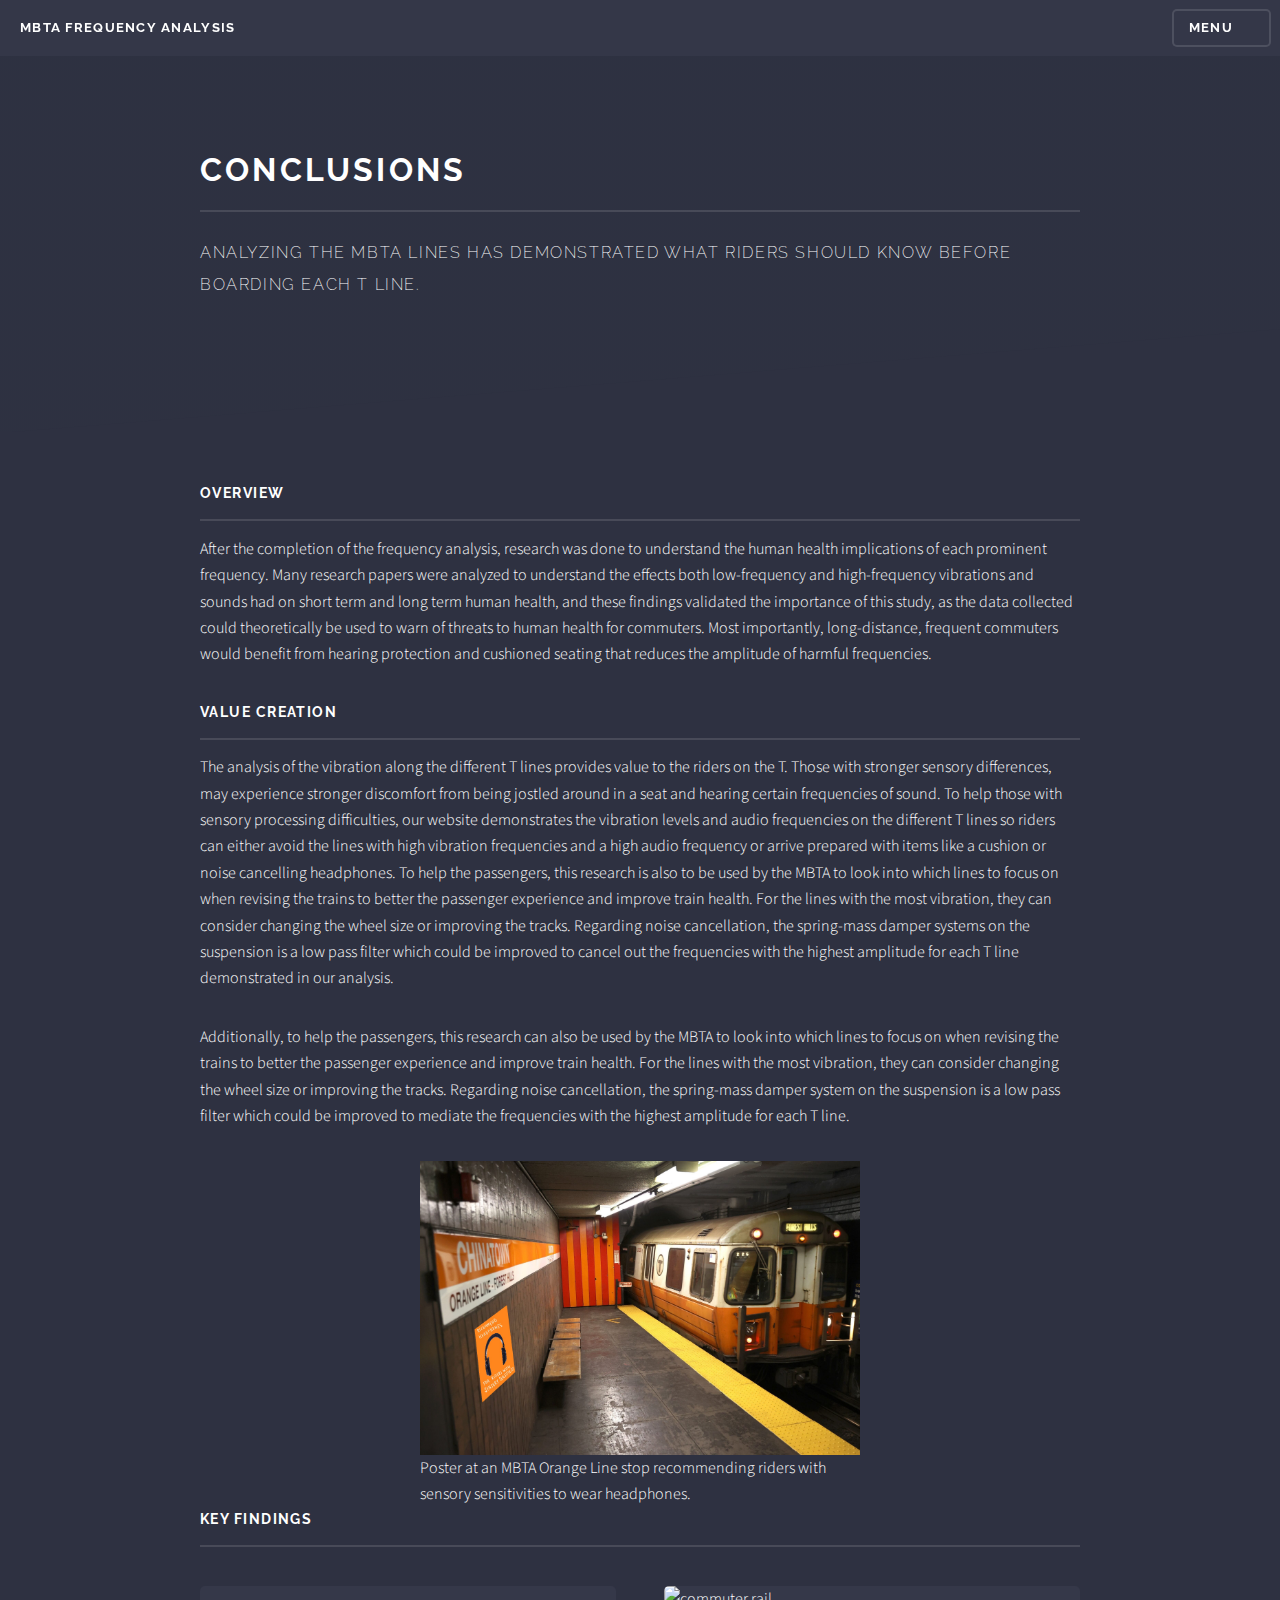
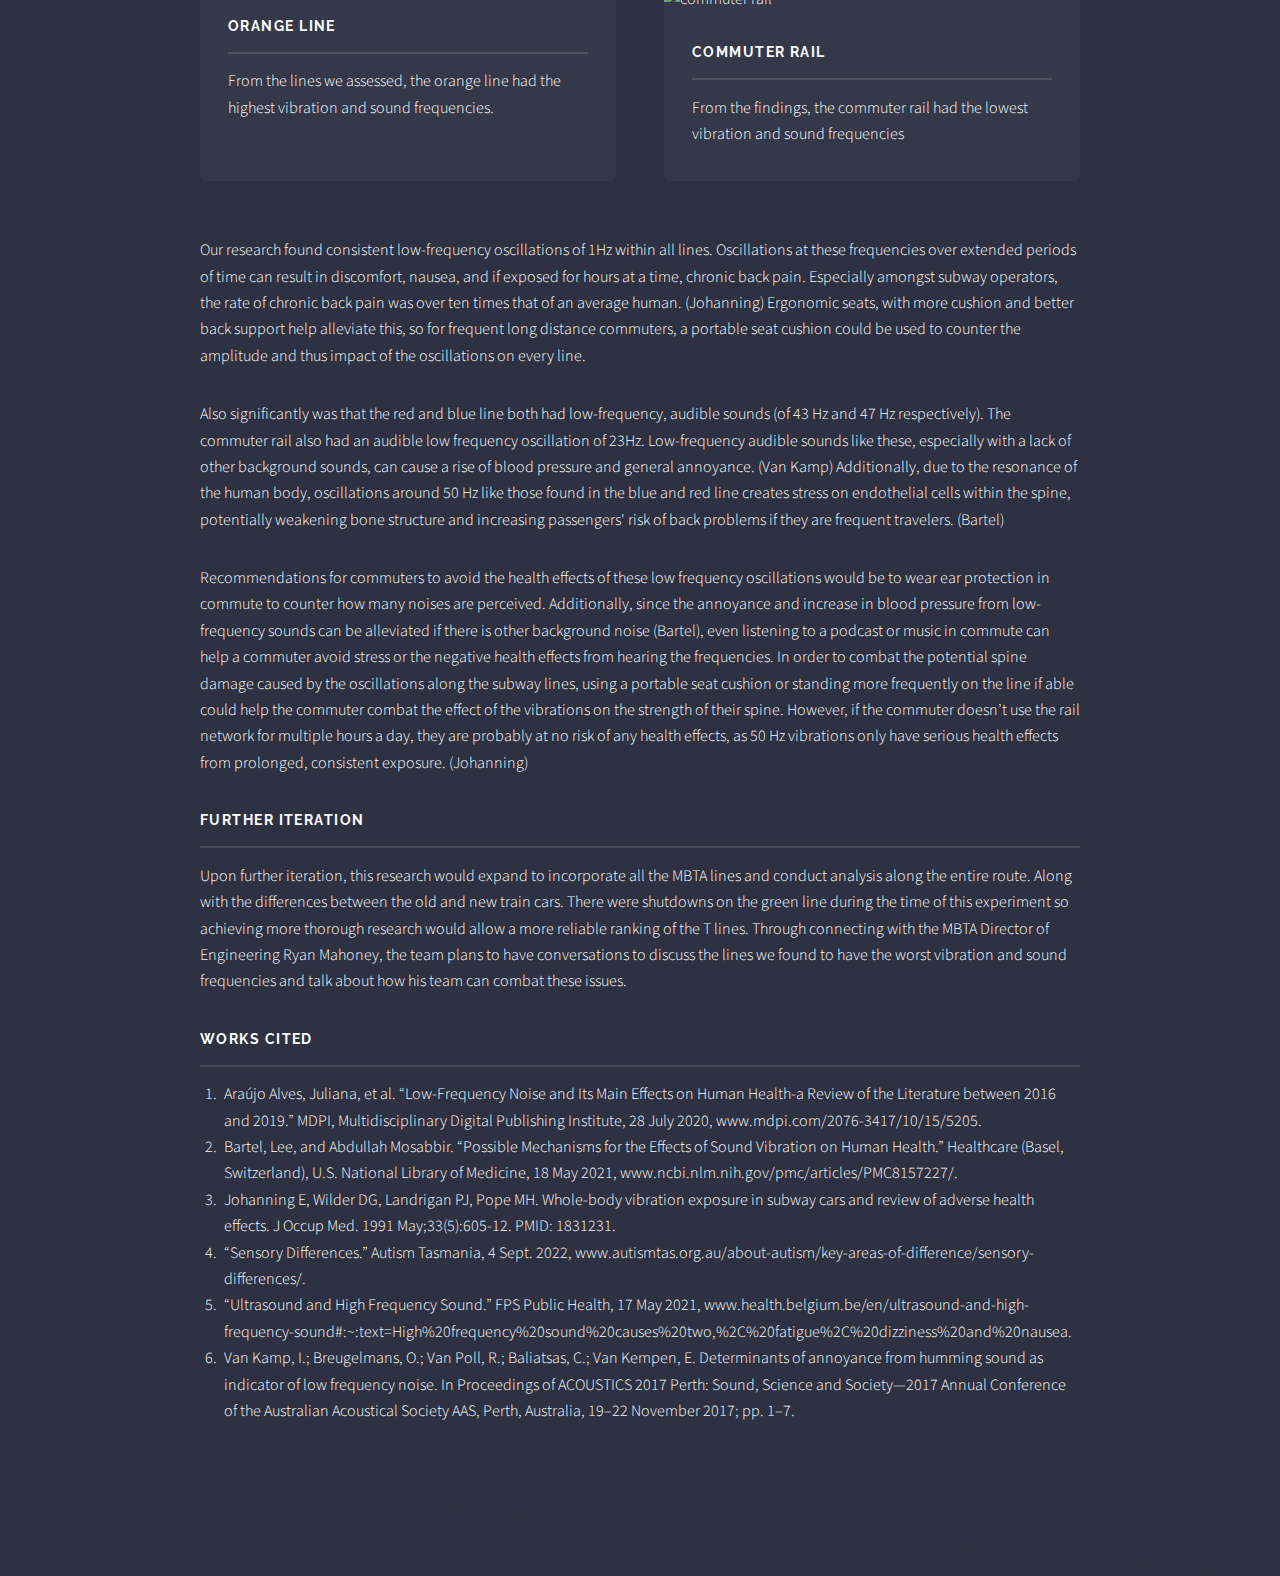
==== commit f68898a0: "move key findings to be second section" ====
--- a/conclusions.html
+++ b/conclusions.html
@@ -58,19 +58,19 @@
         <!-- Content -->
         <div class="wrapper">
           <div class="inner">
-			<h3 class="major">Overview</h3>
-			<p>
-				After the completion of the frequency analysis, research was done
-				to understand the human health implications of each prominent
-				frequency. Many research papers were analyzed to understand the
-				effects both low-frequency and high-frequency vibrations and
-				sounds had on short term and long term human health, and these
-				findings validated the importance of this study, as the data
-				collected could theoretically be used to warn of threats to human
-				health for commuters. Most importantly, long-distance, frequent
-				commuters would benefit from hearing protection and cushioned
-				seating that reduces the amplitude of harmful frequencies.
-			</p>
+            <h3 class="major">Overview</h3>
+            <p>
+              After the completion of the frequency analysis, research was done
+              to understand the human health implications of each prominent
+              frequency. Many research papers were analyzed to understand the
+              effects both low-frequency and high-frequency vibrations and
+              sounds had on short term and long term human health, and these
+              findings validated the importance of this study, as the data
+              collected could theoretically be used to warn of threats to human
+              health for commuters. Most importantly, long-distance, frequent
+              commuters would benefit from hearing protection and cushioned
+              seating that reduces the amplitude of harmful frequencies.
+            </p>
             <h3 class="major">Value Creation</h3>
             <p>
               The analysis of the vibration along the different T lines provides
@@ -112,21 +112,6 @@
 						This concept of taking the data of the MBTA frequencies. The MBTA could record this data along the T lines for 
 						By running this experiment monthly, the engineers on the T could use the data 
 					</p> -->
-            <p></p>
-            <h3 class="major">Further Iteration</h3>
-            <p>
-              Upon further iteration, this research would expand to incorporate
-              all the MBTA lines and conduct analysis along the entire route.
-              Along with the differences between the old and new train cars.
-              There were shutdowns on the green line during the time of this
-              experiment so achieving more thorough research would allow a more
-              reliable ranking of the T lines. Through connecting with the MBTA
-              Director of Engineering Ryan Mahoney, the team plans to have
-              conversations to discuss the lines we found to have the worst
-              vibration and sound frequencies and talk about how his team can
-              combat these issues.
-              <!-- With those in the human centered design department his website can be a landing page for riders before taking the T, when speaking with students who experience discomfort from high sensory environments. -->
-            </p>
 
             <h3 class="major">Key Findings</h3>
 
@@ -156,7 +141,6 @@
                 </p>
               </article>
             </section>
-            <p></p>
             <p>
               Our research found consistent low-frequency oscillations of 1Hz
               within all lines. Oscillations at these frequencies over extended
@@ -200,6 +184,20 @@
               vibrations only have serious health effects from prolonged,
               consistent exposure. (Johanning)
             </p>
+            <h3 class="major">Further Iteration</h3>
+            <p>
+              Upon further iteration, this research would expand to incorporate
+              all the MBTA lines and conduct analysis along the entire route.
+              Along with the differences between the old and new train cars.
+              There were shutdowns on the green line during the time of this
+              experiment so achieving more thorough research would allow a more
+              reliable ranking of the T lines. Through connecting with the MBTA
+              Director of Engineering Ryan Mahoney, the team plans to have
+              conversations to discuss the lines we found to have the worst
+              vibration and sound frequencies and talk about how his team can
+              combat these issues.
+              <!-- With those in the human centered design department his website can be a landing page for riders before taking the T, when speaking with students who experience discomfort from high sensory environments. -->
+            </p>
 
             <h3 class="major">Works Cited</h3>
             <ol>
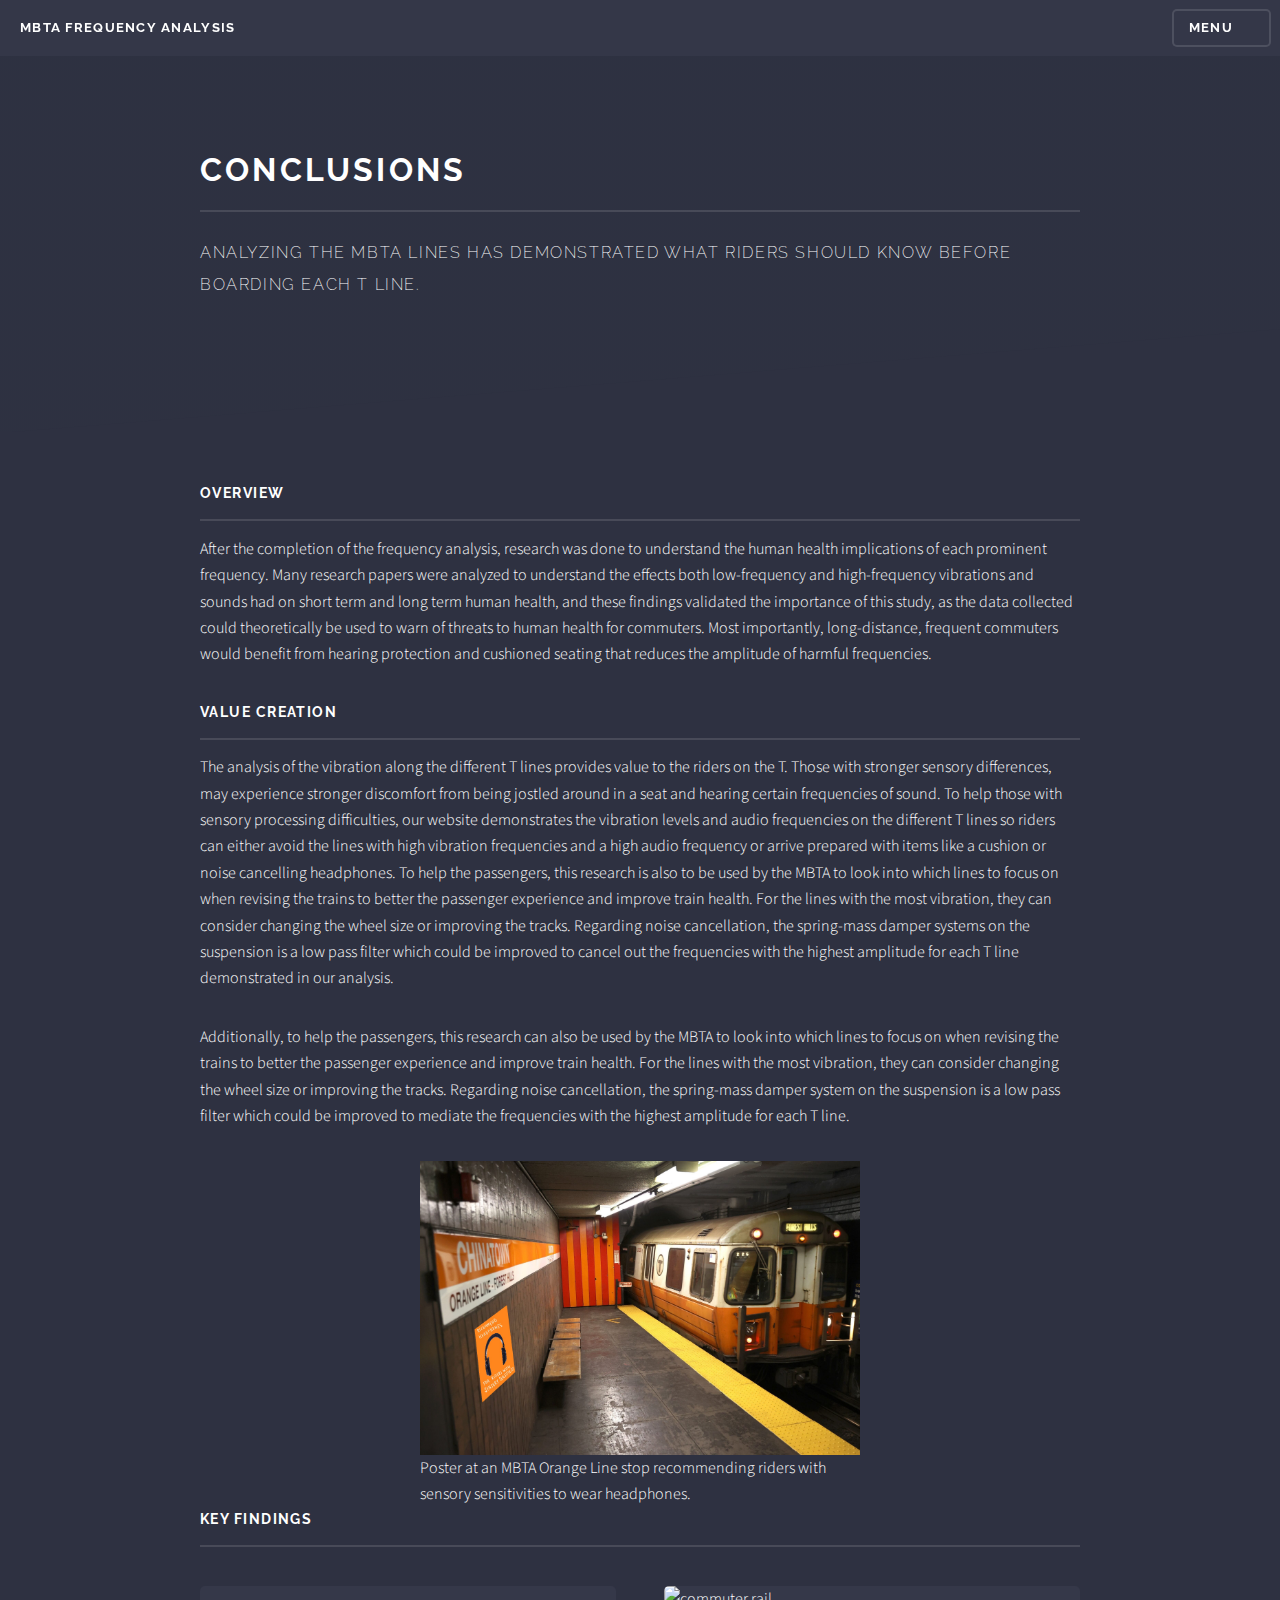
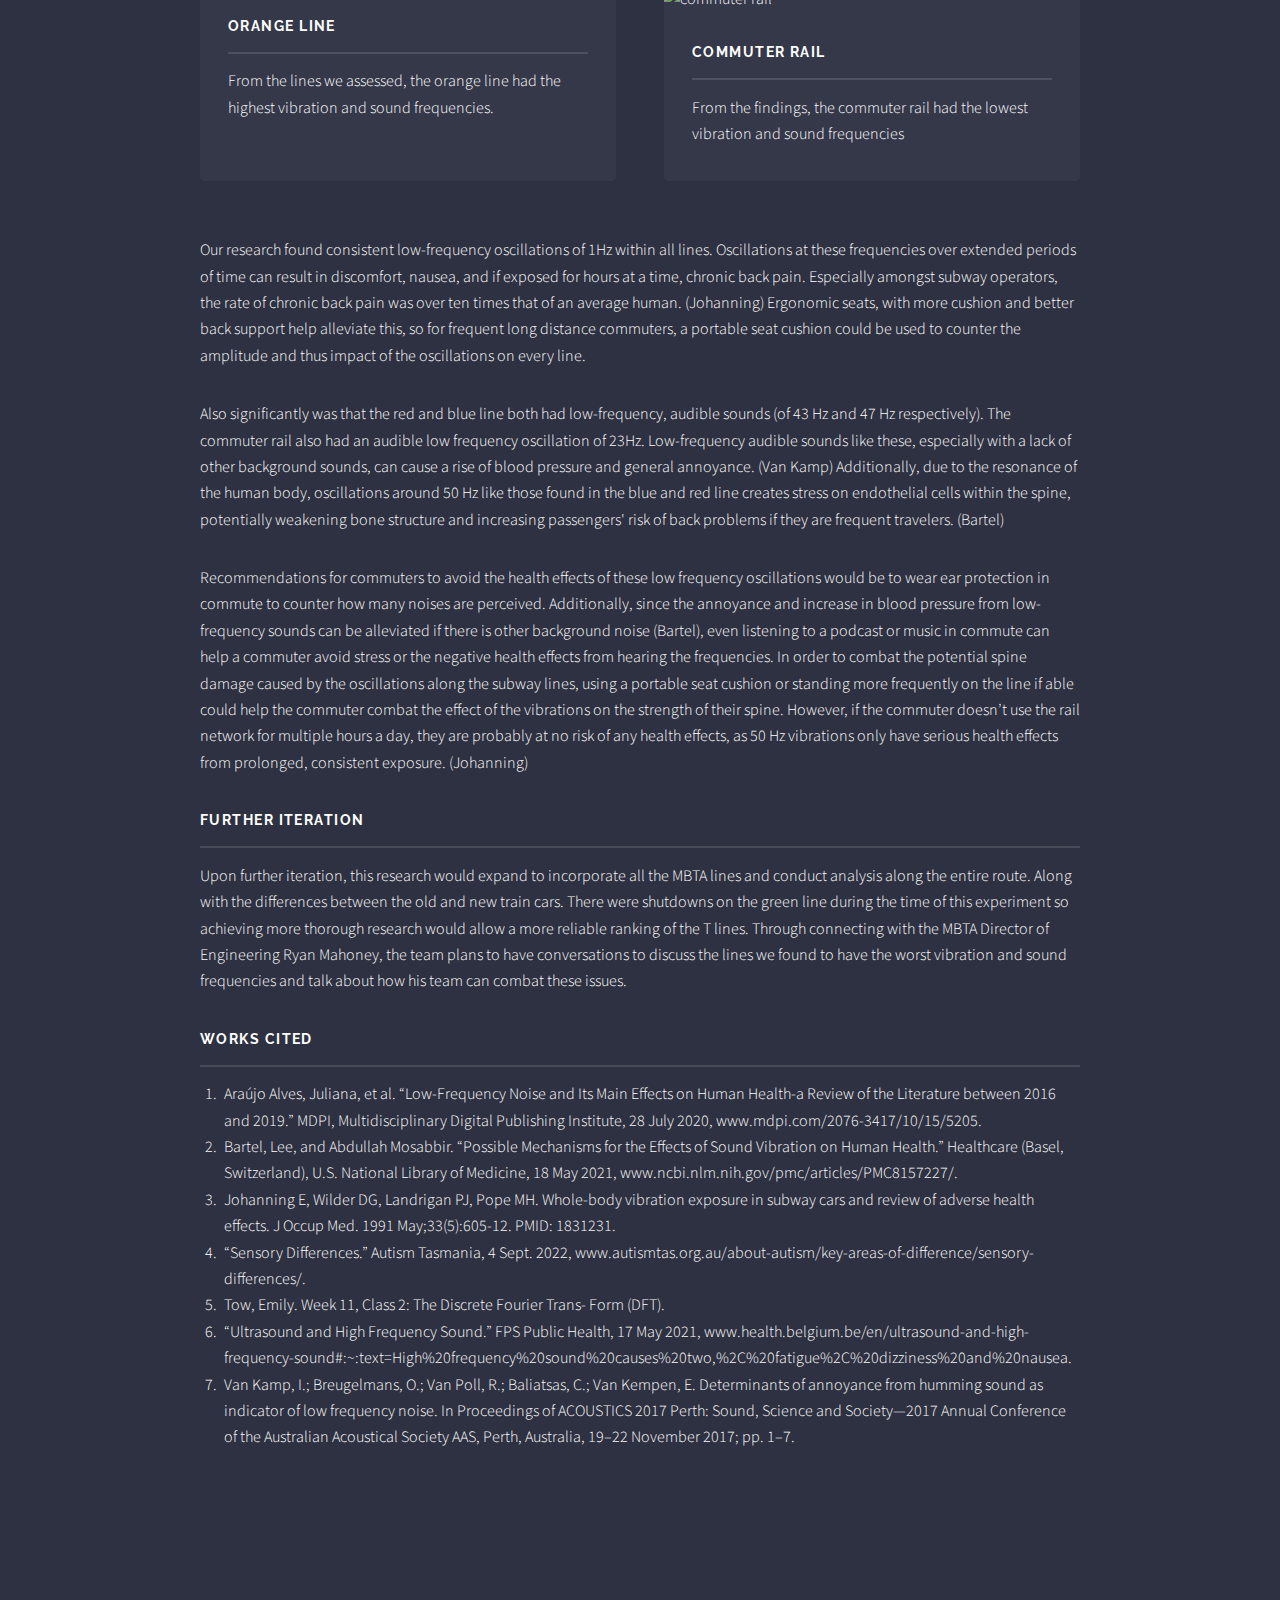
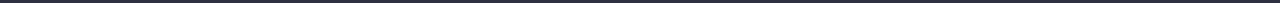
==== commit d3372637: "DFT explanation" ====
--- a/conclusions.html
+++ b/conclusions.html
@@ -234,6 +234,12 @@
                 </cite>
               </li>
 
+			  <li>
+                <cite
+                  >Tow, Emily. Week 11, Class 2: The Discrete Fourier Trans- Form (DFT). 
+                </cite>
+              </li>
+
               <li>
                 <cite
                   >“Ultrasound and High Frequency Sound.” FPS Public Health, 17
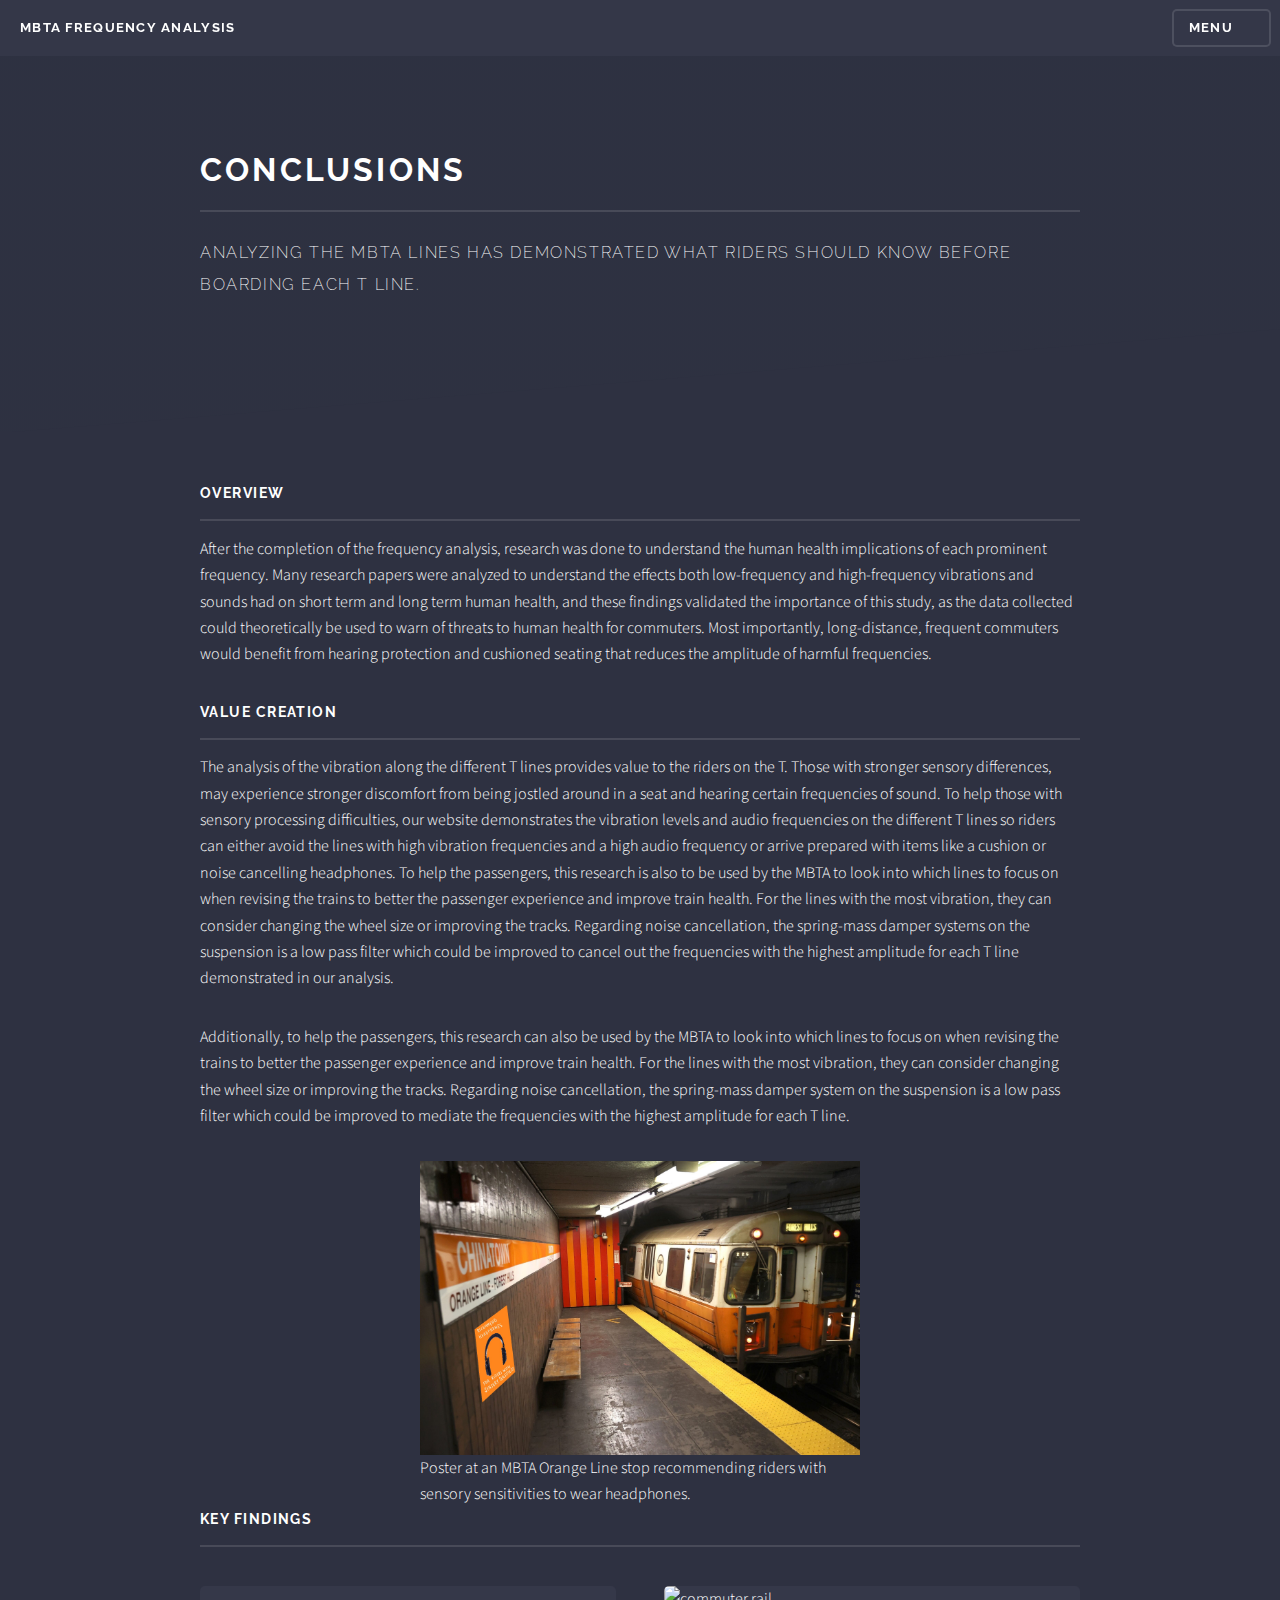
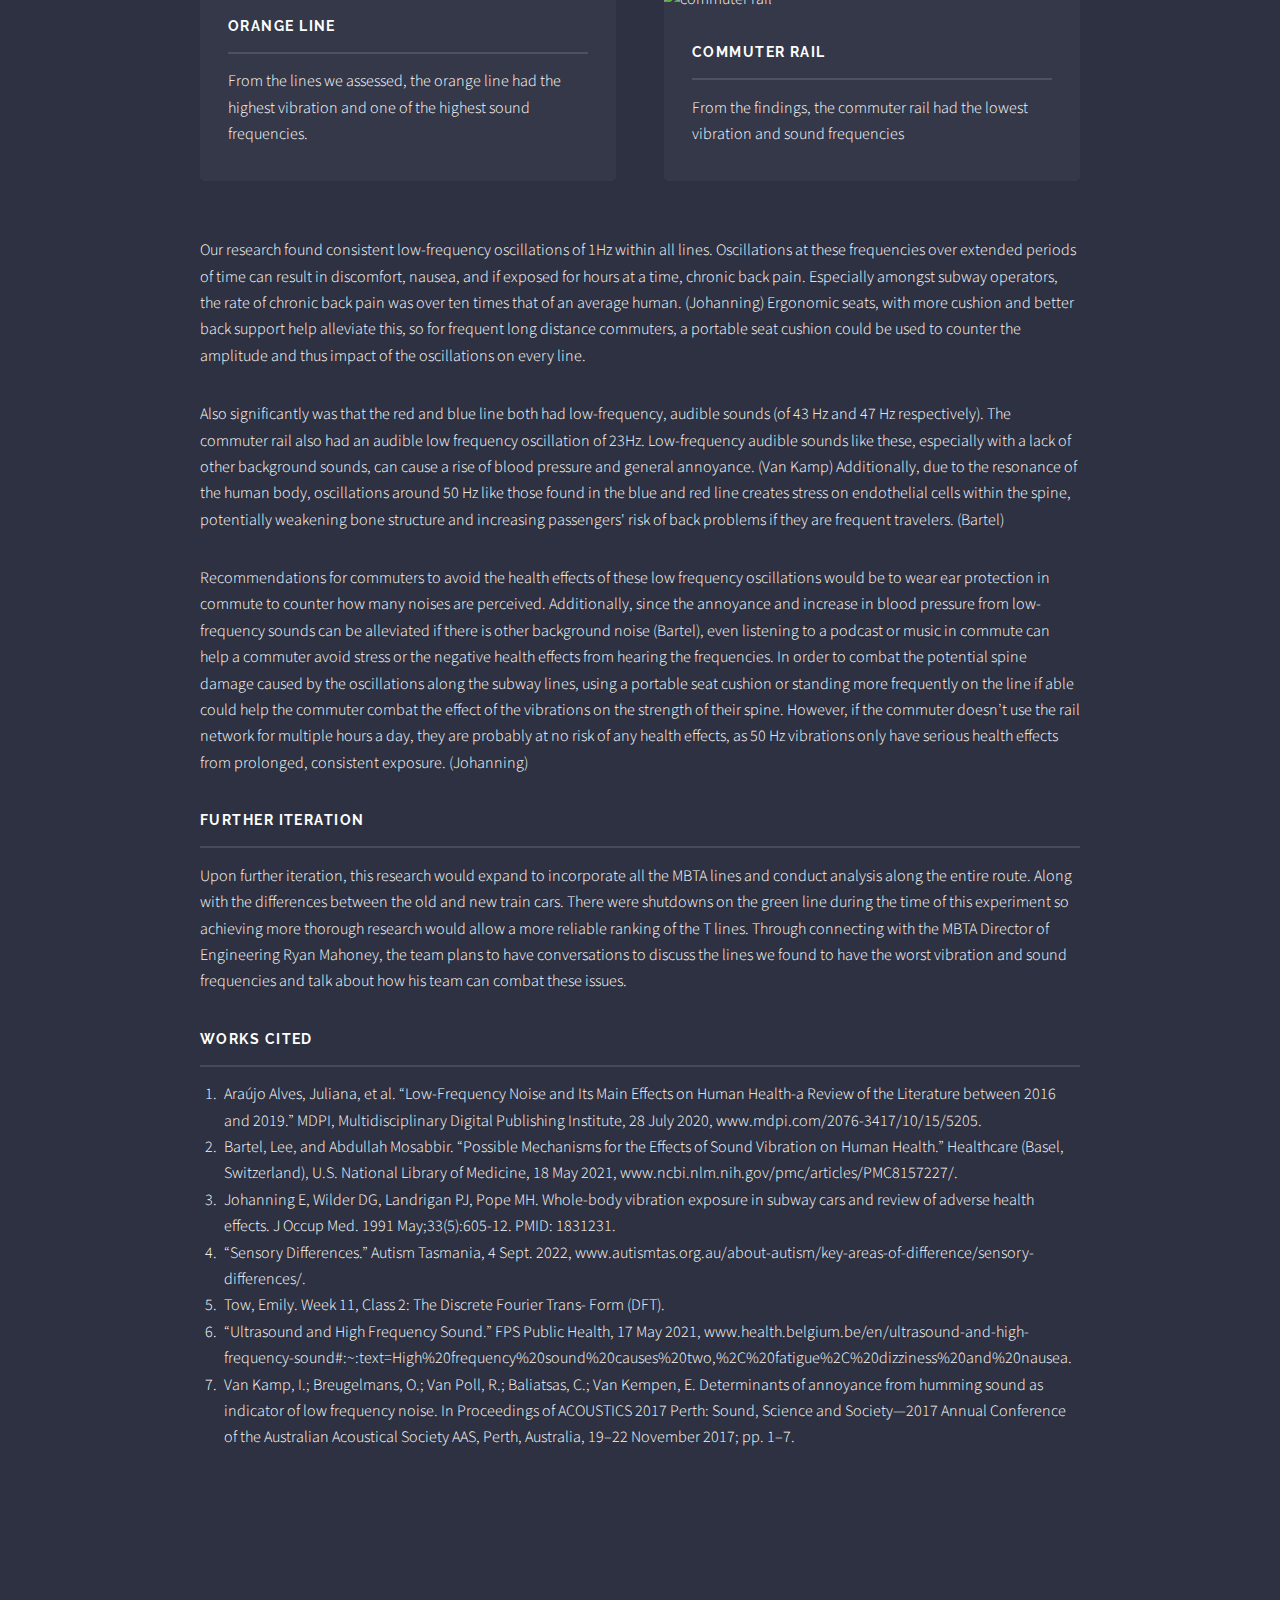
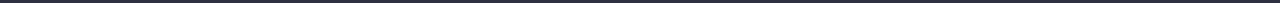
==== commit 00f144ca: "orange Lines" ====
--- a/conclusions.html
+++ b/conclusions.html
@@ -125,7 +125,7 @@
                 <h3 class="major">Orange Line</h3>
                 <p>
                   From the lines we assessed, the orange line had the highest
-                  vibration and sound frequencies.
+                  vibration and one of the highest sound frequencies.
                 </p>
               </article>
               <article>
